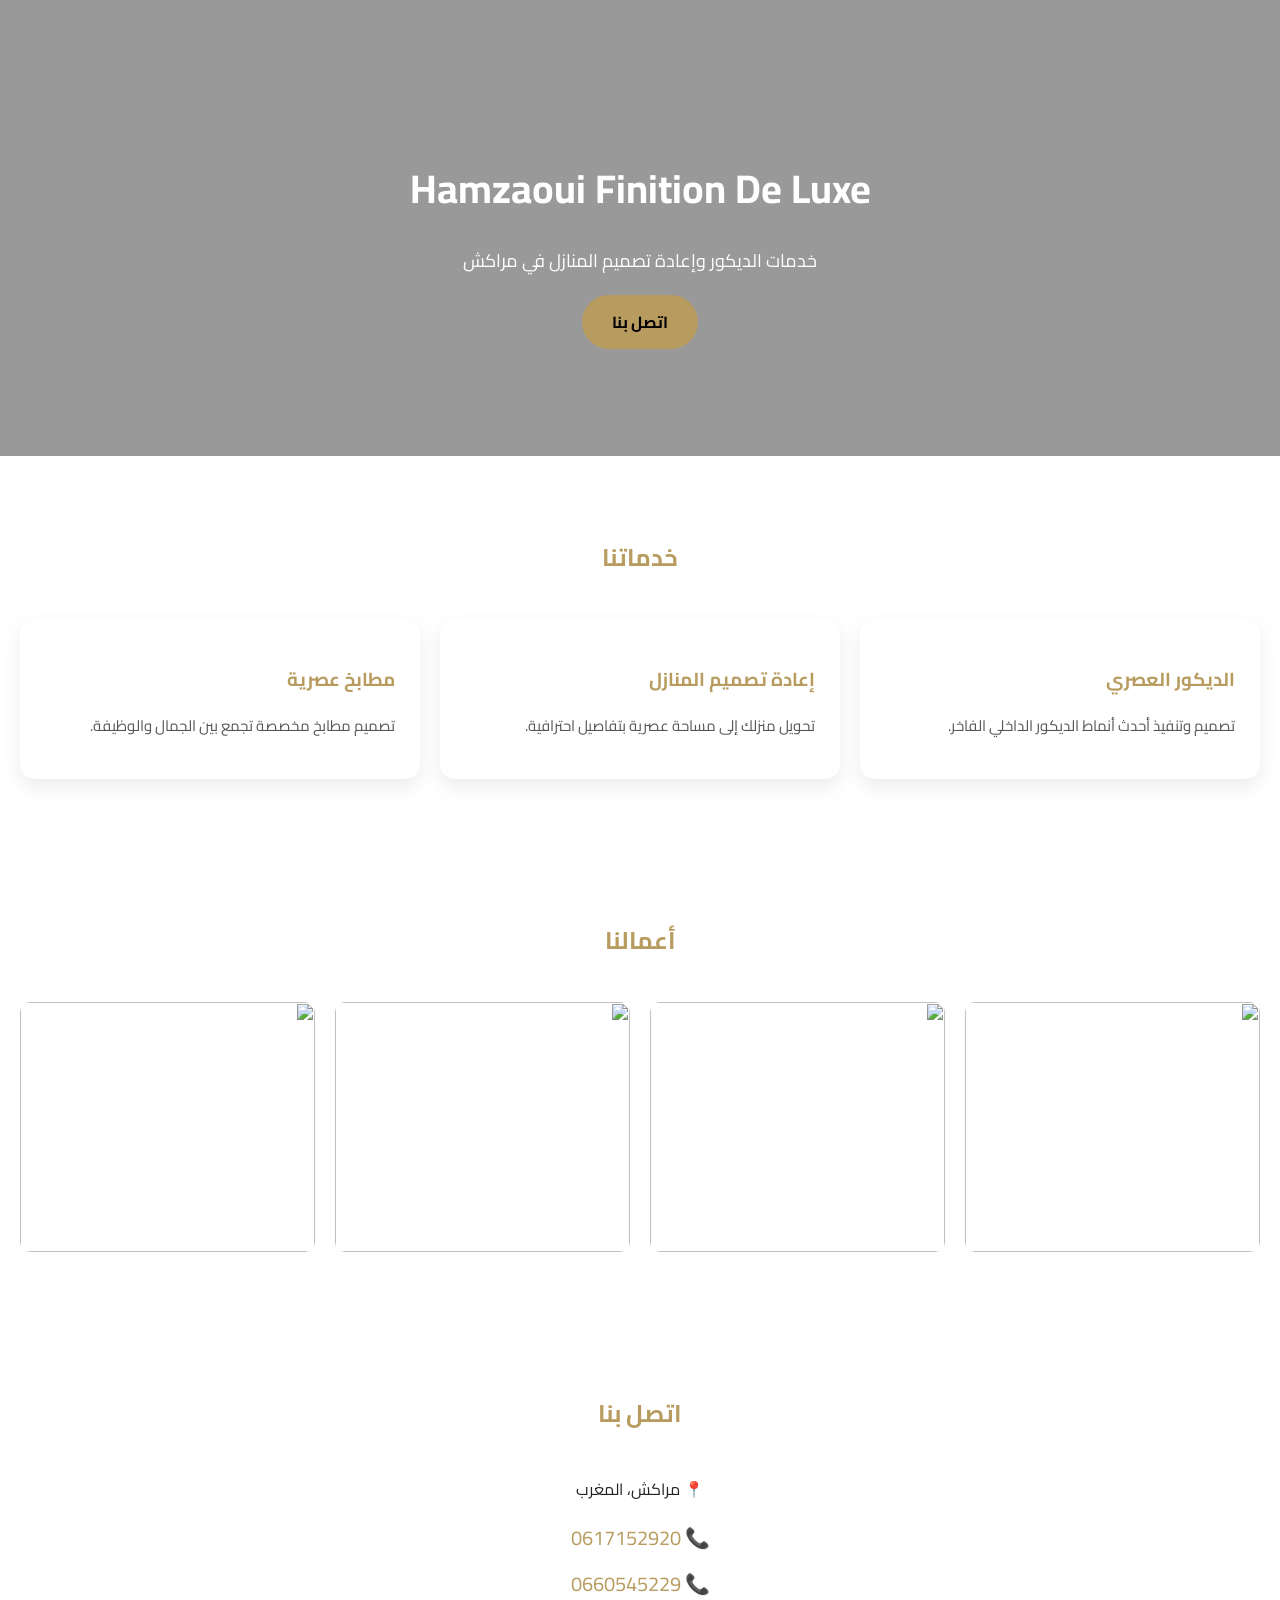
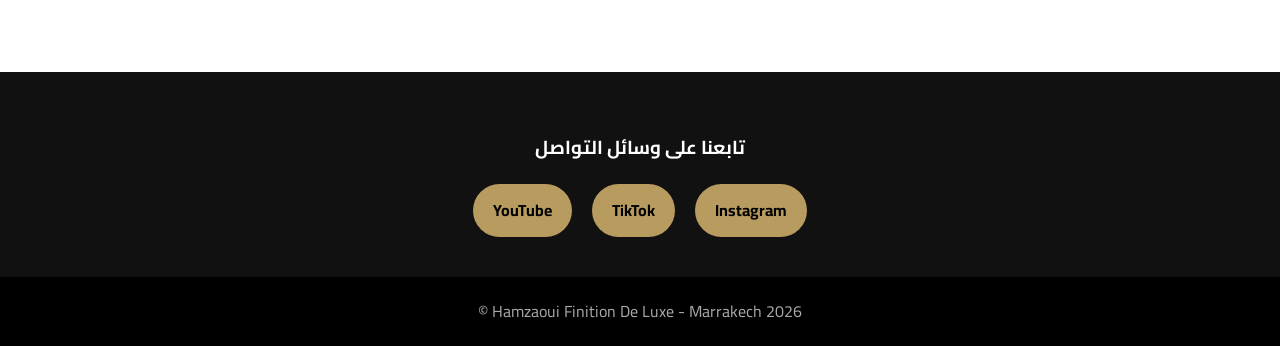
==== index.html @ 9073cbf6 "Update index.html" ====
<!DOCTYPE html>
<html lang="ar" dir="rtl">
<head>
<meta charset="UTF-8">
<meta name="viewport" content="width=device-width, initial-scale=1.0">
<title>Hamzaoui Finition De Luxe | Marrakech</title>

<link href="https://fonts.googleapis.com/css2?family=Cairo:wght@300;600;800&display=swap" rel="stylesheet">

<style>

body{
    margin:0;
    font-family:'Cairo', sans-serif;
    background:#ffffff;
    color:#222;
    line-height:1.8;
}

/* HERO SECTION */

.hero{
    text-align:center;
    padding:120px 20px;
    background:linear-gradient(rgba(0,0,0,0.4),rgba(0,0,0,0.4)),
    url('https://images.unsplash.com/photo-1600585154340-be6161a56a0c') center/cover;
    color:#fff;
}

.hero h1{
    font-size:40px;
    margin-bottom:20px;
}

.hero p{
    font-size:18px;
    margin-bottom:30px;
}

.btn{
    background:#b89b5e;
    color:#000;
    padding:12px 30px;
    border-radius:30px;
    text-decoration:none;
    font-weight:bold;
}

/* SECTIONS */

section{
    padding:60px 20px;
}

h2{
    text-align:center;
    color:#b89b5e;
    margin-bottom:40px;
}

/* SERVICES */

.services{
    display:grid;
    grid-template-columns:repeat(auto-fit,minmax(280px,1fr));
    gap:20px;
}

.service-card{
    background:#ffffff;
    padding:25px;
    border-radius:15px;
    box-shadow:0 8px 20px rgba(0,0,0,0.08);
    transition:0.3s;
}

.service-card h3{
    color:#b89b5e;
    margin-bottom:10px;
}

.service-card p{
    font-size:15px;
    color:#555;
}

.service-card:hover{
    transform:translateY(-5px);
}

/* GALLERY */

.gallery{
    display:grid;
    grid-template-columns:repeat(auto-fit,minmax(250px,1fr));
    gap:20px;
}

.gallery img{
    width:100%;
    height:250px;
    object-fit:cover;
    border-radius:10px;
    transition:0.3s;
}

.gallery img:hover{
    transform:scale(1.05);
}

/* CONTACT */

.contact{
    text-align:center;
}

.contact a{
    display:block;
    color:#b89b5e;
    font-size:20px;
    text-decoration:none;
    margin:10px 0;
}

/* SOCIAL */

.social{
    background:#111;
    padding:40px 20px;
    text-align:center;
    color:#fff;
}

.social-buttons{
    display:flex;
    justify-content:center;
    gap:20px;
    flex-wrap:wrap;
    margin-top:20px;
}

.social-buttons a{
    background:#b89b5e;
    color:#000;
    padding:12px 20px;
    border-radius:30px;
    text-decoration:none;
    font-weight:bold;
}

/* FOOTER */

footer{
    background:#000;
    color:#aaa;
    text-align:center;
    padding:20px;
}

/* RESPONSIVE */

@media (max-width:768px){

    .hero h1{
        font-size:26px;
    }

    .hero p{
        font-size:16px;
    }

}

</style>
</head>

<body>

<!-- HERO -->
<section class="hero">
    <h1>Hamzaoui Finition De Luxe</h1>
    <p>خدمات الديكور وإعادة تصميم المنازل في مراكش</p>
    <a href="#contact" class="btn">اتصل بنا</a>
</section>

<!-- SERVICES -->
<section>
    <h2>خدماتنا</h2>
    <div class="services">

        <div class="service-card">
            <h3>الديكور العصري</h3>
            <p>تصميم وتنفيذ أحدث أنماط الديكور الداخلي الفاخر.</p>
        </div>

        <div class="service-card">
            <h3>إعادة تصميم المنازل</h3>
            <p>تحويل منزلك إلى مساحة عصرية بتفاصيل احترافية.</p>
        </div>

        <div class="service-card">
            <h3>مطابخ عصرية</h3>
            <p>تصميم مطابخ مخصصة تجمع بين الجمال والوظيفة.</p>
        </div>

    </div>
</section>

<!-- GALLERY -->
<section>
    <h2>أعمالنا</h2>
    <div class="gallery">
        <img src="https://images.unsplash.com/photo-1618221195710-dd6b41faaea6" alt="">
        <img src="https://images.unsplash.com/photo-1615873968403-89e068629265" alt="">
        <img src="https://images.unsplash.com/photo-1617806118233-18e1de247200" alt="">
        <img src="https://images.unsplash.com/photo-1600210492493-0946911123ea" alt="">
    </div>
</section>

<!-- CONTACT -->
<section id="contact" class="contact">
    <h2>اتصل بنا</h2>
    <p>📍 مراكش، المغرب</p>

    <a href="tel:0617152920">📞 0617152920</a>
    <a href="tel:0660545229">📞 0660545229</a>
</section>

<!-- SOCIAL -->
<section class="social">
    <h3>تابعنا على وسائل التواصل</h3>

    <div class="social-buttons">
        <a href="https://www.instagram.com/_hamzaoui_cuisines" target="_blank">Instagram</a>
        <a href="https://www.tiktok.com/@finitions_de_luxe_h" target="_blank">TikTok</a>
        <a href="https://youtube.com/@finitions_de_luxe_hamzaoui" target="_blank">YouTube</a>
    </div>
</section>

<footer>
    Hamzaoui Finition De Luxe - Marrakech 2026 ©
</footer>

</body>
</html>
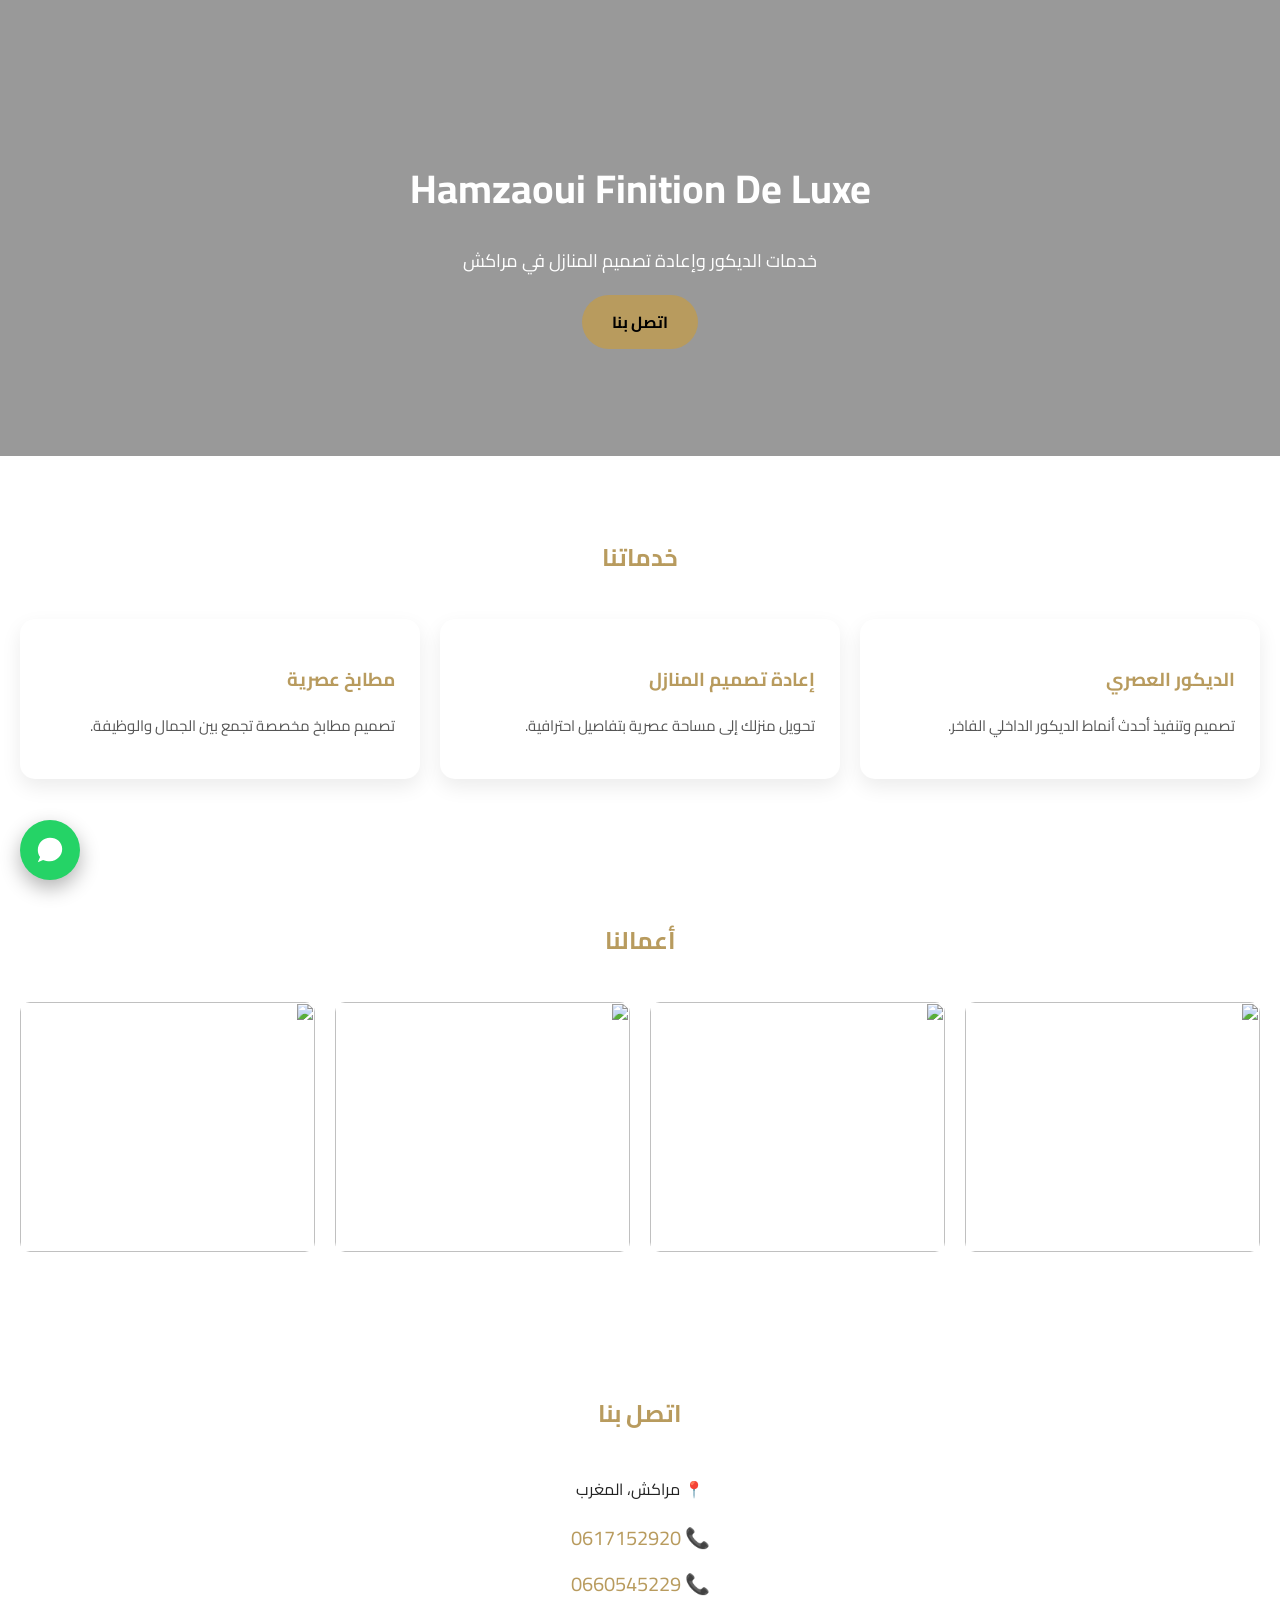
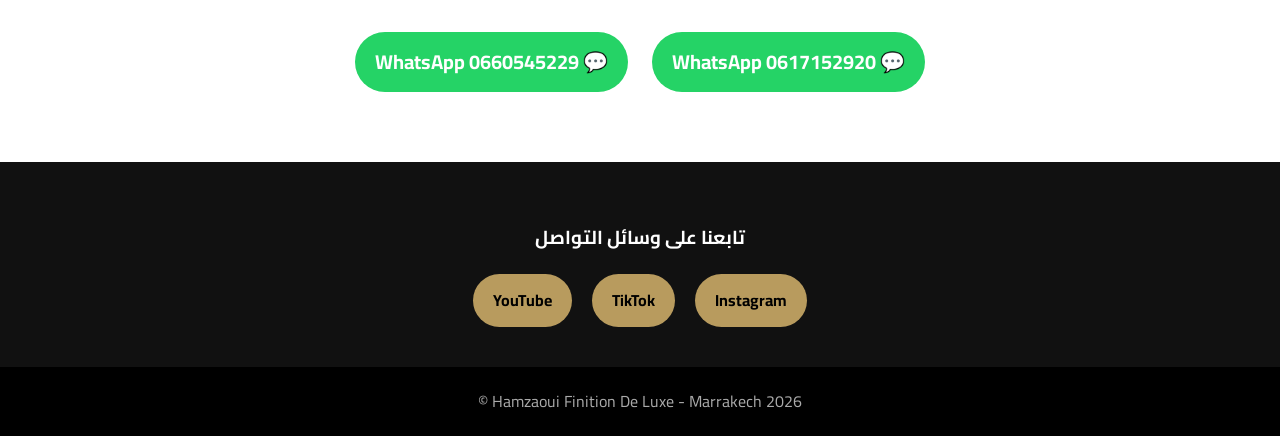
==== commit 7df8ac6c: "Update index.html" ====
--- a/index.html
+++ b/index.html
@@ -170,7 +170,34 @@
     }
 
 }
-
+/* FLOATING WHATSAPP BUTTON */
+
+.whatsapp-float{
+    position:fixed;
+    bottom:20px;
+    left:20px;
+    background:#25D366;
+    width:60px;
+    height:60px;
+    border-radius:50%;
+    display:flex;
+    align-items:center;
+    justify-content:center;
+    box-shadow:0 8px 20px rgba(0,0,0,0.3);
+    z-index:999;
+    transition:0.3s;
+}
+
+.whatsapp-float:hover{
+    transform:scale(1.1);
+}
+
+.whatsapp-float svg{
+    width:30px;
+    height:30px;
+    fill:white;
+}
+    
 </style>
 </head>
 
@@ -222,10 +249,27 @@
     <h2>اتصل بنا</h2>
     <p>📍 مراكش، المغرب</p>
 
+    <!-- PHONE CALL -->
     <a href="tel:0617152920">📞 0617152920</a>
     <a href="tel:0660545229">📞 0660545229</a>
-</section>
-
+
+    <!-- WHATSAPP -->
+    <div style="margin-top:20px;">
+        <a href="https://wa.me/212617152920" target="_blank" 
+           style="display:inline-block;background:#25D366;color:#fff;
+           padding:12px 20px;border-radius:30px;text-decoration:none;
+           margin:10px;font-weight:bold;">
+           💬 WhatsApp 0617152920
+        </a>
+
+        <a href="https://wa.me/212660545229" target="_blank" 
+           style="display:inline-block;background:#25D366;color:#fff;
+           padding:12px 20px;border-radius:30px;text-decoration:none;
+           margin:10px;font-weight:bold;">
+           💬 WhatsApp 0660545229
+        </a>
+    </div>
+</section>
 <!-- SOCIAL -->
 <section class="social">
     <h3>تابعنا على وسائل التواصل</h3>
@@ -240,6 +284,13 @@
 <footer>
     Hamzaoui Finition De Luxe - Marrakech 2026 ©
 </footer>
-
+<!-- FLOATING WHATSAPP BUTTON -->
+<a href="https://wa.me/212617152920" target="_blank" class="whatsapp-float">
+    <svg viewBox="0 0 32 32">
+        <path d="M19.11 17.23c-.27-.14-1.6-.79-1.85-.88-.25-.09-.43-.14-.61.14-.18.27-.7.88-.86 1.06-.16.18-.32.2-.59.07-.27-.14-1.13-.42-2.15-1.35-.79-.7-1.32-1.56-1.48-1.83-.16-.27-.02-.41.12-.55.13-.13.27-.34.41-.5.14-.16.18-.27.27-.45.09-.18.05-.34-.02-.48-.07-.14-.61-1.48-.84-2.03-.22-.53-.45-.46-.61-.47h-.52c-.18 0-.48.07-.73.34-.25.27-.96.94-.96 2.29s.98 2.66 1.12 2.84c.14.18 1.93 2.95 4.68 4.13.65.28 1.16.45 1.56.57.66.21 1.26.18 1.73.11.53-.08 1.6-.65 1.83-1.28.23-.63.23-1.17.16-1.28-.07-.11-.25-.18-.52-.32zM16 3C8.82 3 3 8.82 3 16c0 2.82.9 5.43 2.43 7.57L3 29l5.6-2.37C10.7 27.55 13.29 28 16 28c7.18 0 13-5.82 13-13S23.18 3 16 3z"/>
+    </svg>
+</a>
+    
 </body>
 </html>
+
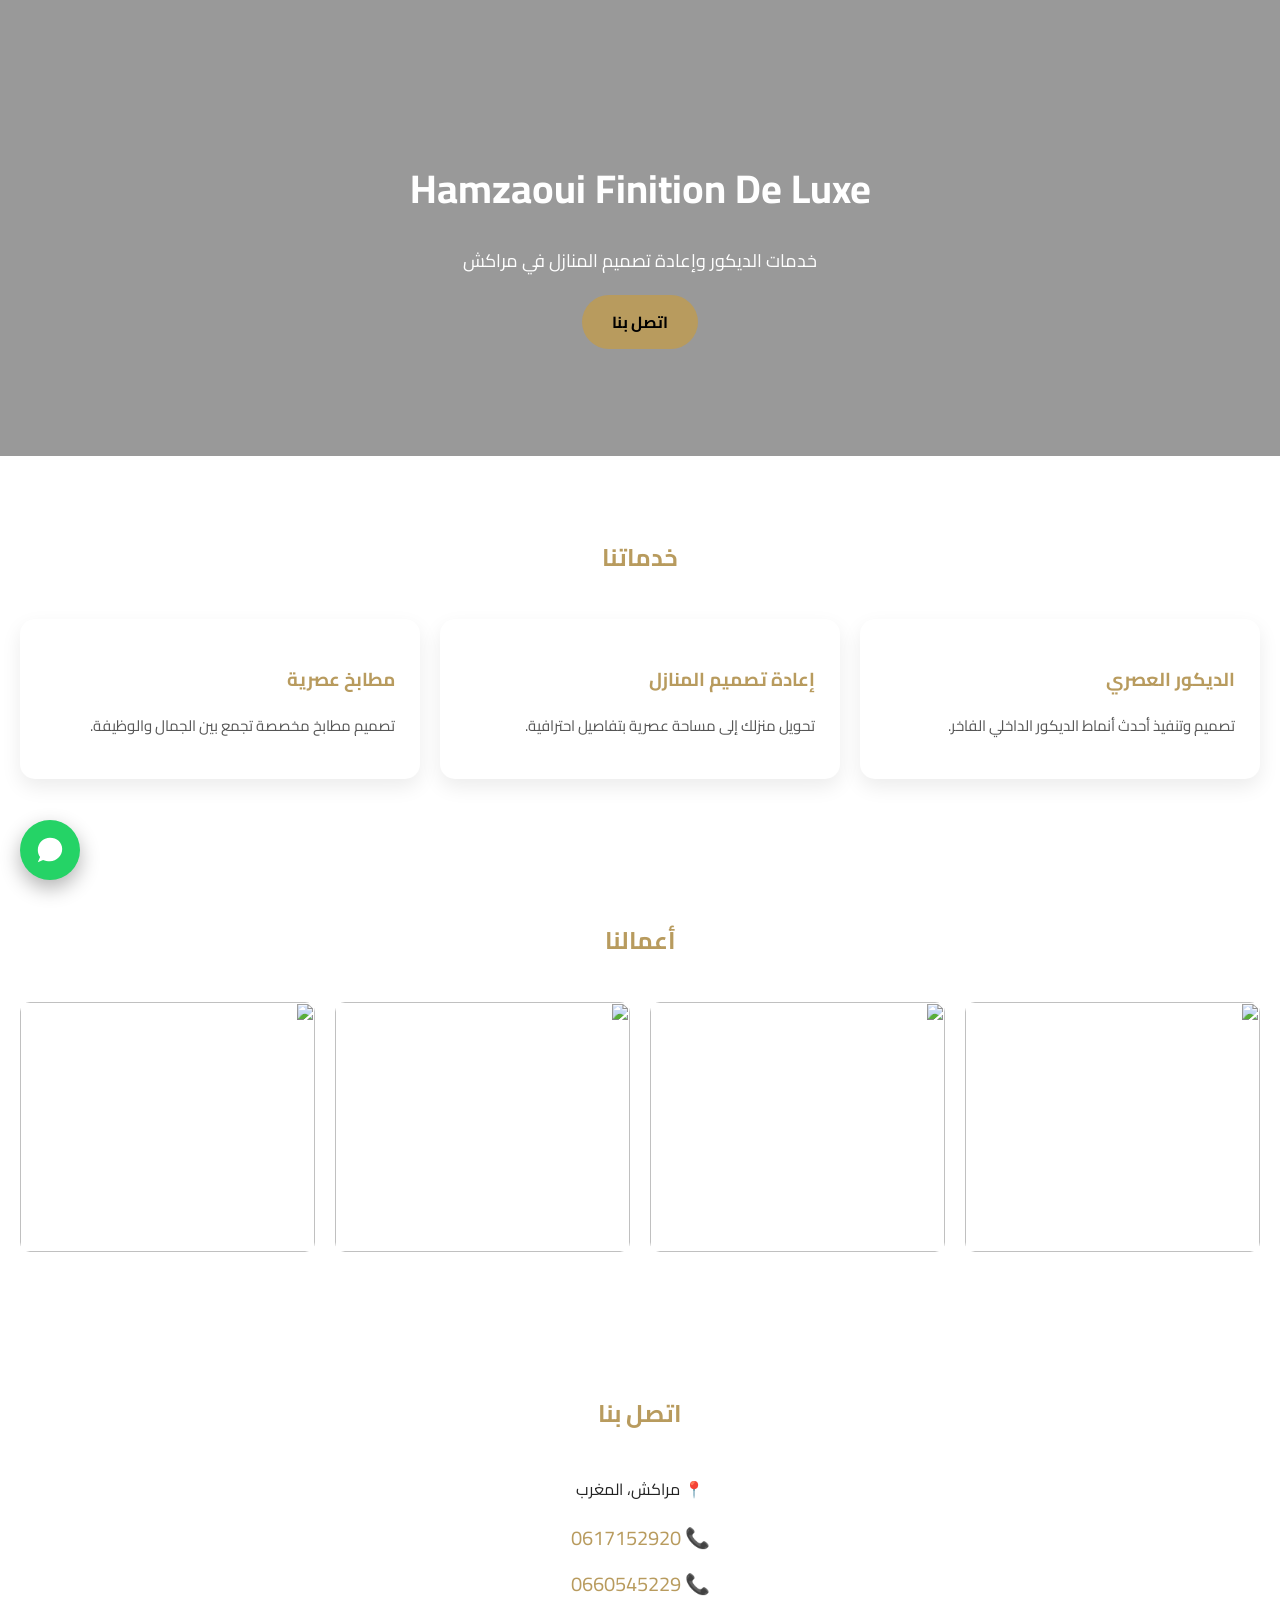
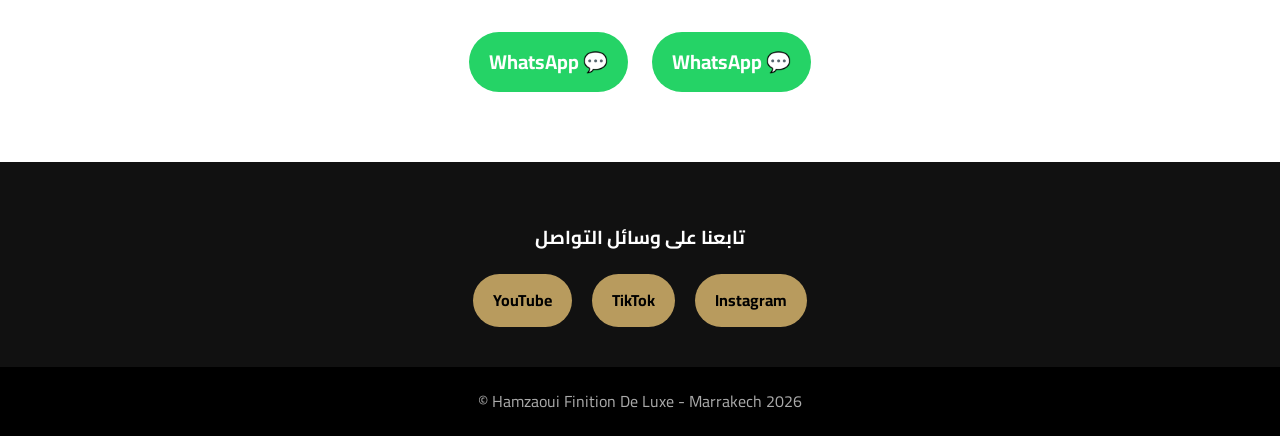
==== commit 868d9f88: "Update index.html" ====
--- a/index.html
+++ b/index.html
@@ -259,14 +259,14 @@
            style="display:inline-block;background:#25D366;color:#fff;
            padding:12px 20px;border-radius:30px;text-decoration:none;
            margin:10px;font-weight:bold;">
-           💬 WhatsApp 0617152920
+           💬 WhatsApp 
         </a>
 
         <a href="https://wa.me/212660545229" target="_blank" 
            style="display:inline-block;background:#25D366;color:#fff;
            padding:12px 20px;border-radius:30px;text-decoration:none;
            margin:10px;font-weight:bold;">
-           💬 WhatsApp 0660545229
+           💬 WhatsApp 
         </a>
     </div>
 </section>
@@ -294,3 +294,4 @@
 </body>
 </html>
 
+
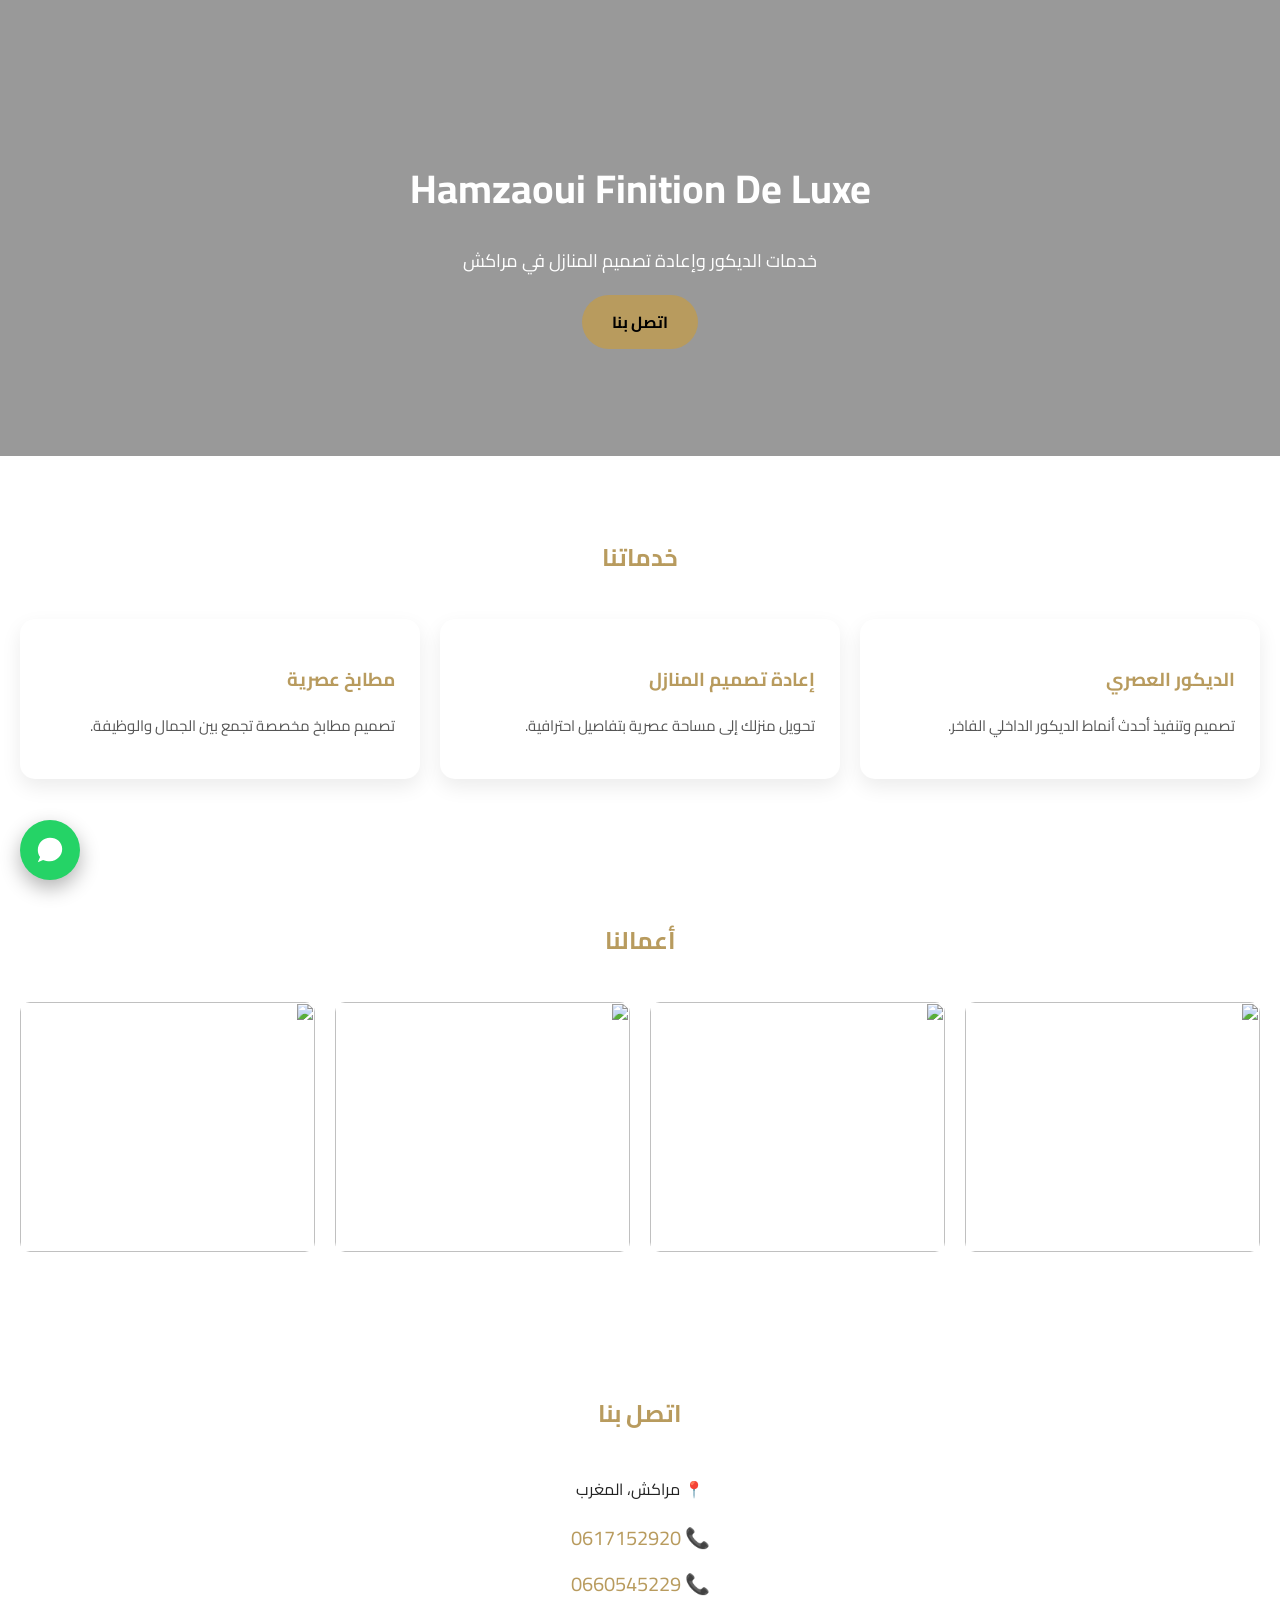
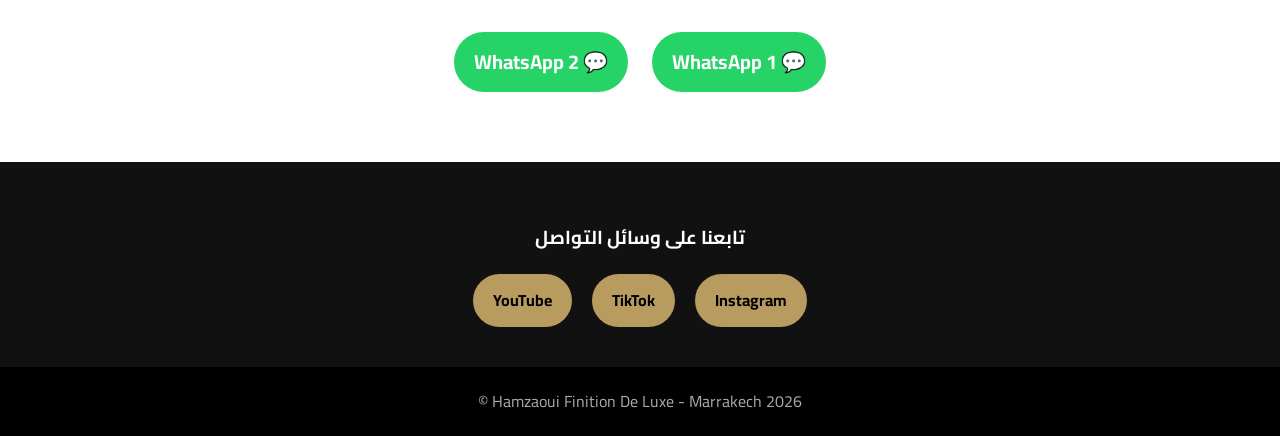
==== commit adb117d3: "Update index.html" ====
--- a/index.html
+++ b/index.html
@@ -259,14 +259,14 @@
            style="display:inline-block;background:#25D366;color:#fff;
            padding:12px 20px;border-radius:30px;text-decoration:none;
            margin:10px;font-weight:bold;">
-           💬 WhatsApp 
+           💬 WhatsApp 1
         </a>
 
         <a href="https://wa.me/212660545229" target="_blank" 
            style="display:inline-block;background:#25D366;color:#fff;
            padding:12px 20px;border-radius:30px;text-decoration:none;
            margin:10px;font-weight:bold;">
-           💬 WhatsApp 
+           💬 WhatsApp 2
         </a>
     </div>
 </section>
@@ -295,3 +295,4 @@
 </html>
 
 
+
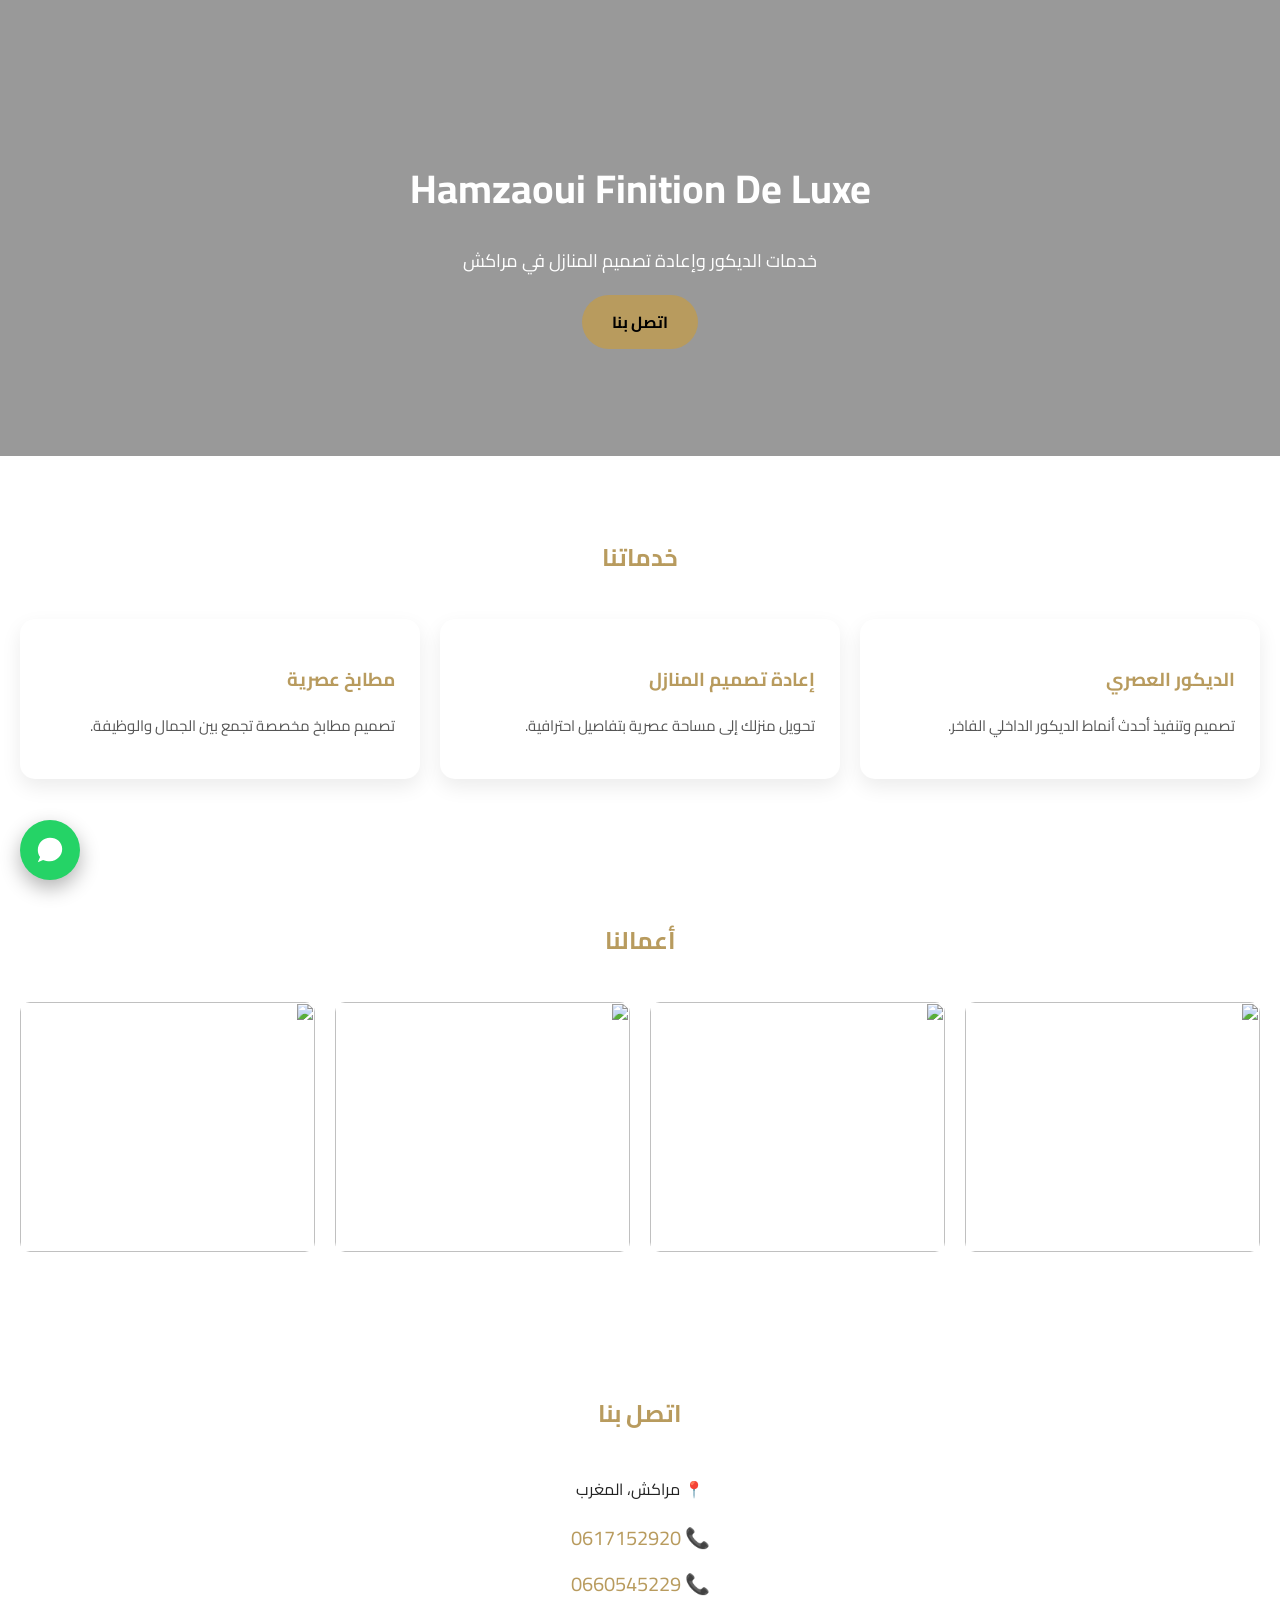
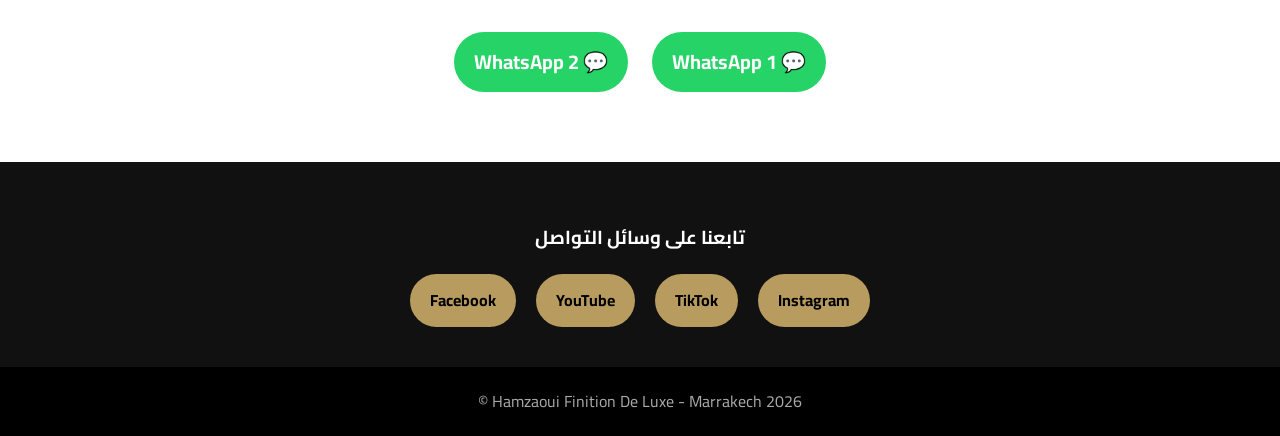
==== commit c880cf4c: "Update index.html" ====
--- a/index.html
+++ b/index.html
@@ -278,6 +278,7 @@
         <a href="https://www.instagram.com/_hamzaoui_cuisines" target="_blank">Instagram</a>
         <a href="https://www.tiktok.com/@finitions_de_luxe_h" target="_blank">TikTok</a>
         <a href="https://youtube.com/@finitions_de_luxe_hamzaoui" target="_blank">YouTube</a>
+        <a href="https://www.facebook.com/share/17HpVd9PEa/" target="_blank">Facebook</a>
     </div>
 </section>
 
@@ -296,3 +297,4 @@
 
 
 
+
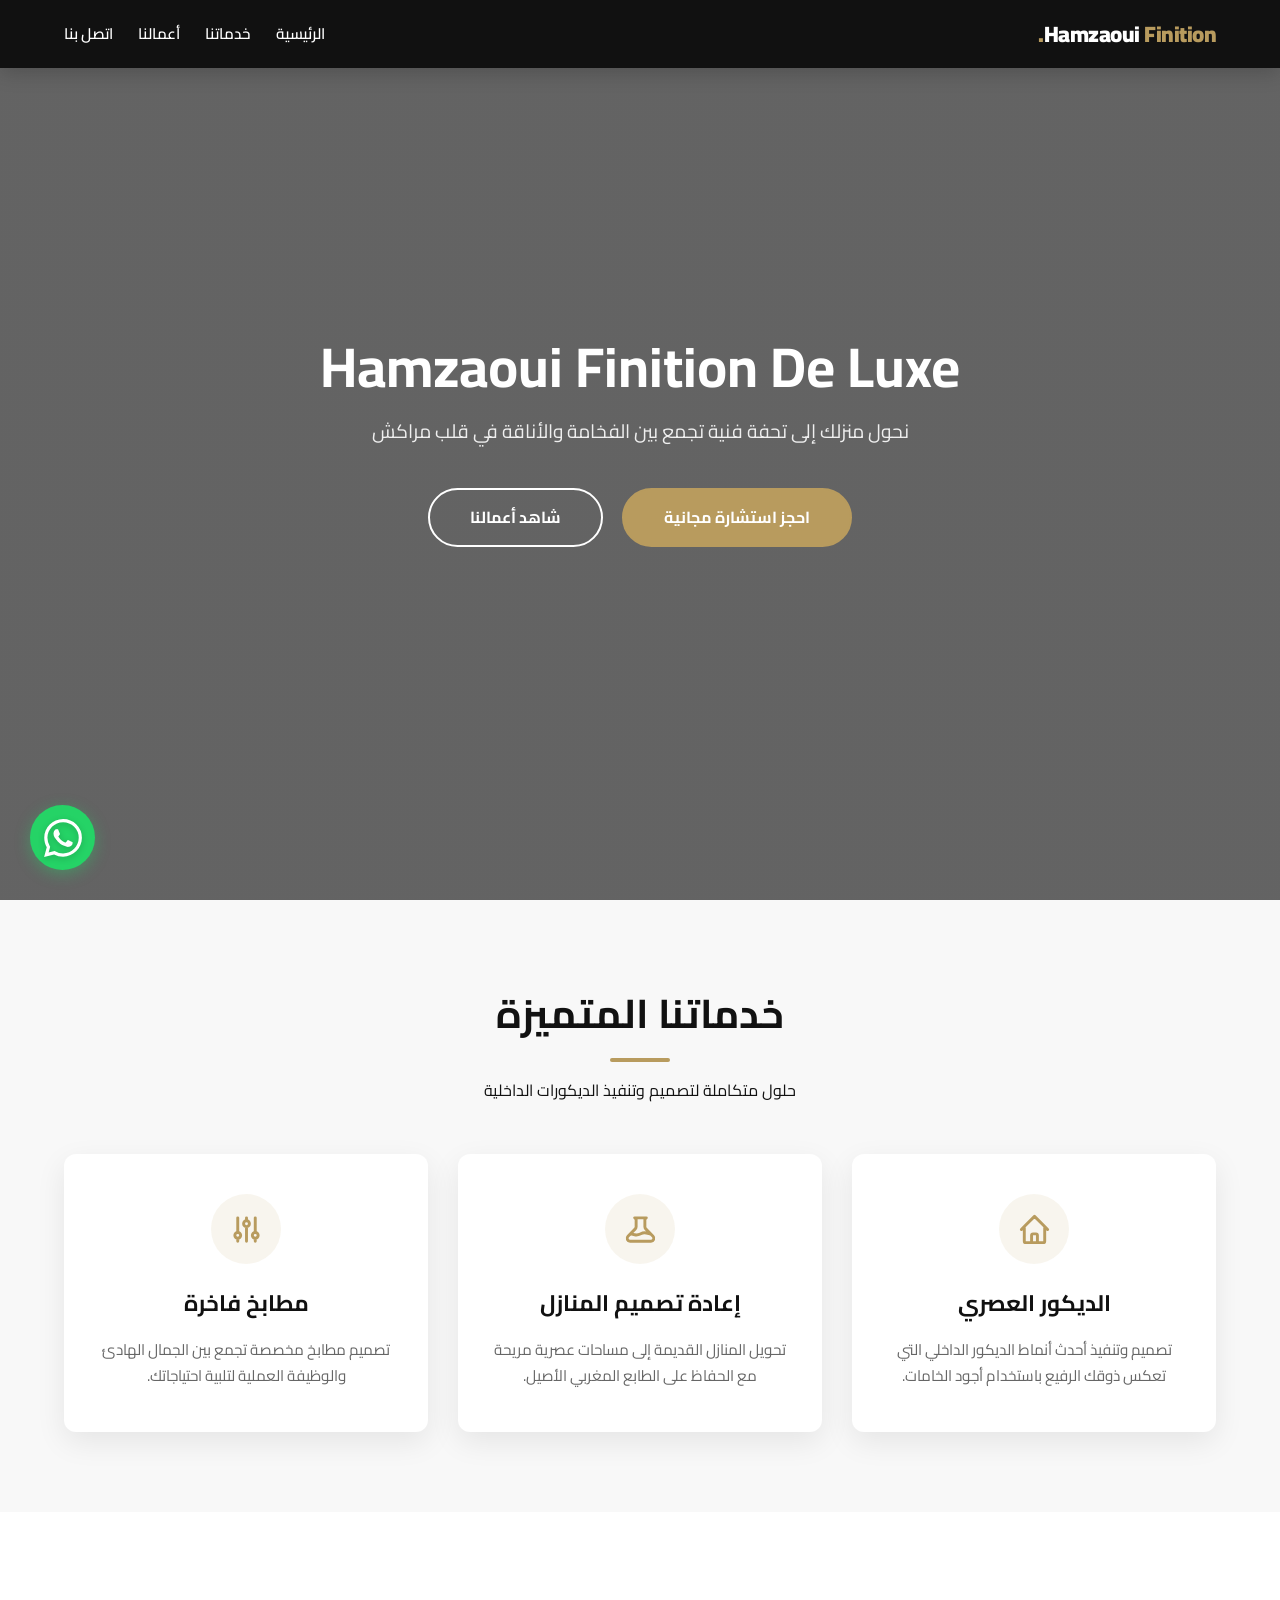
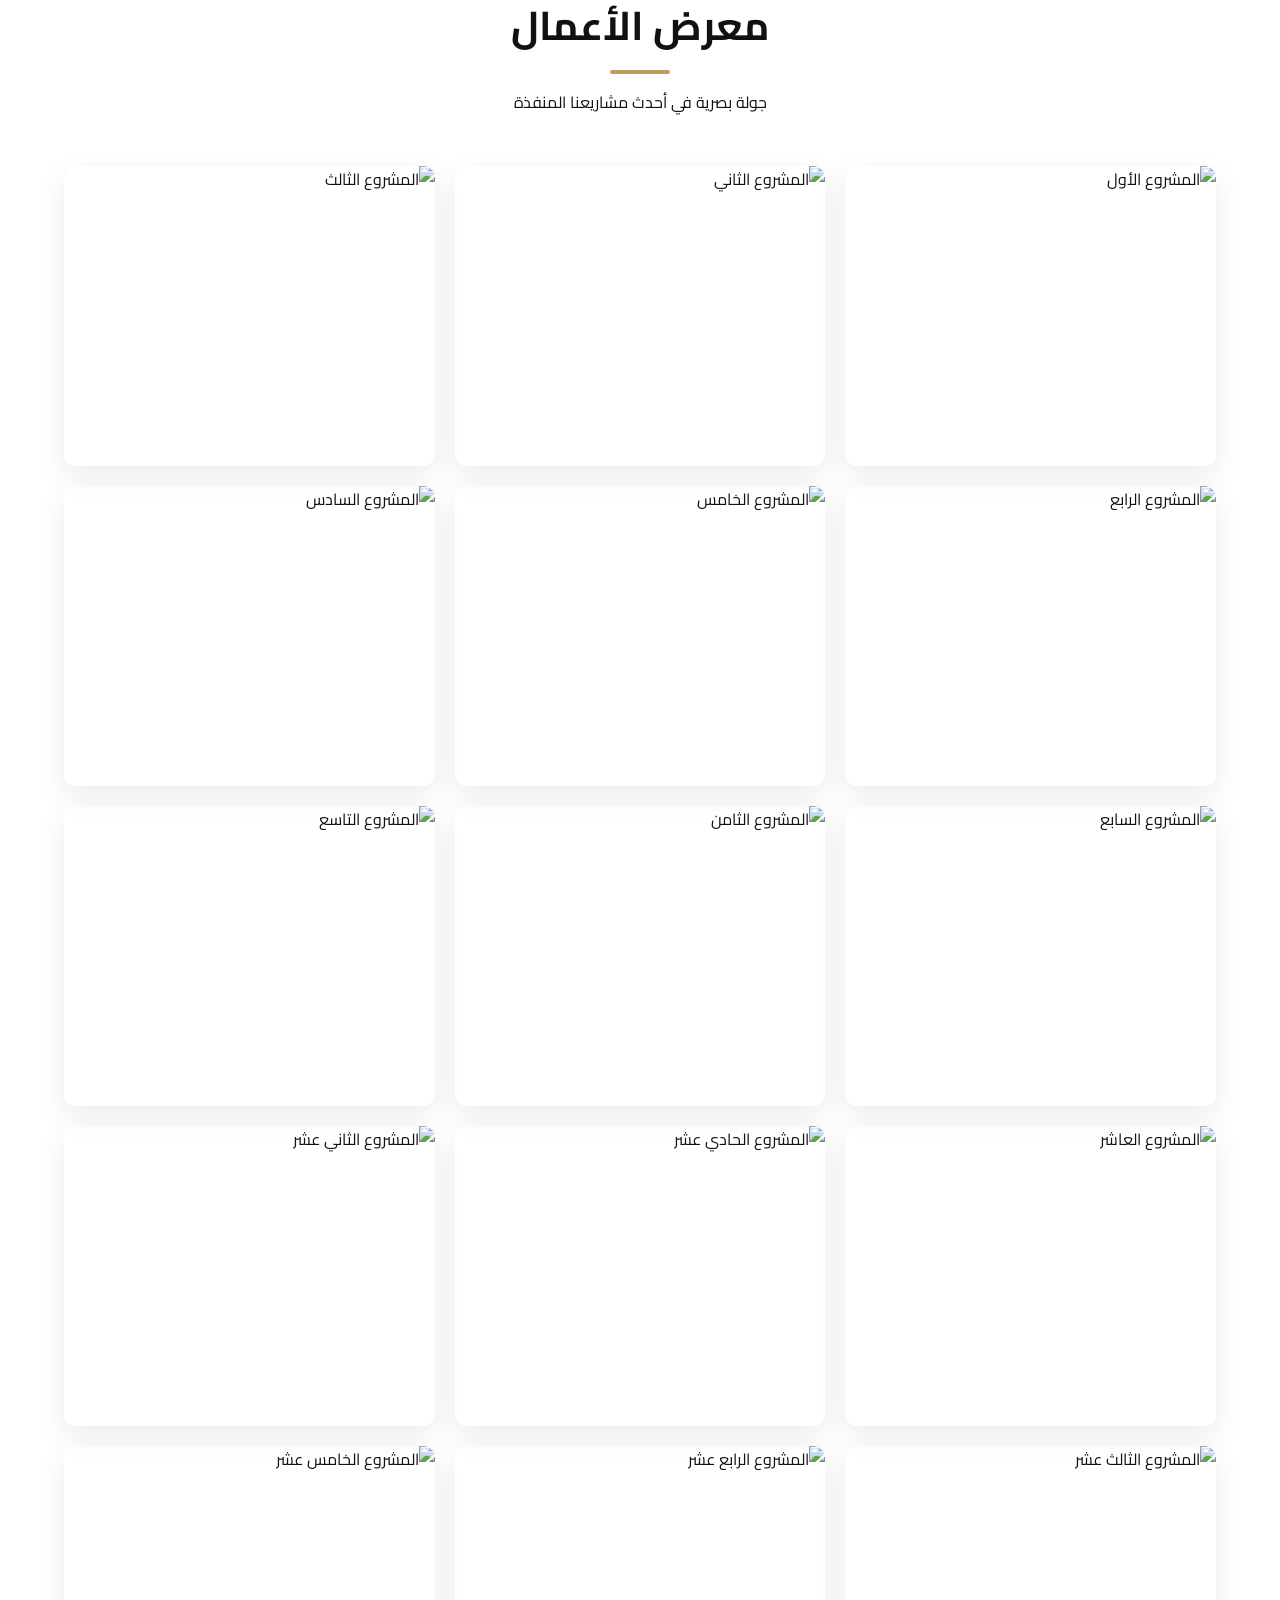
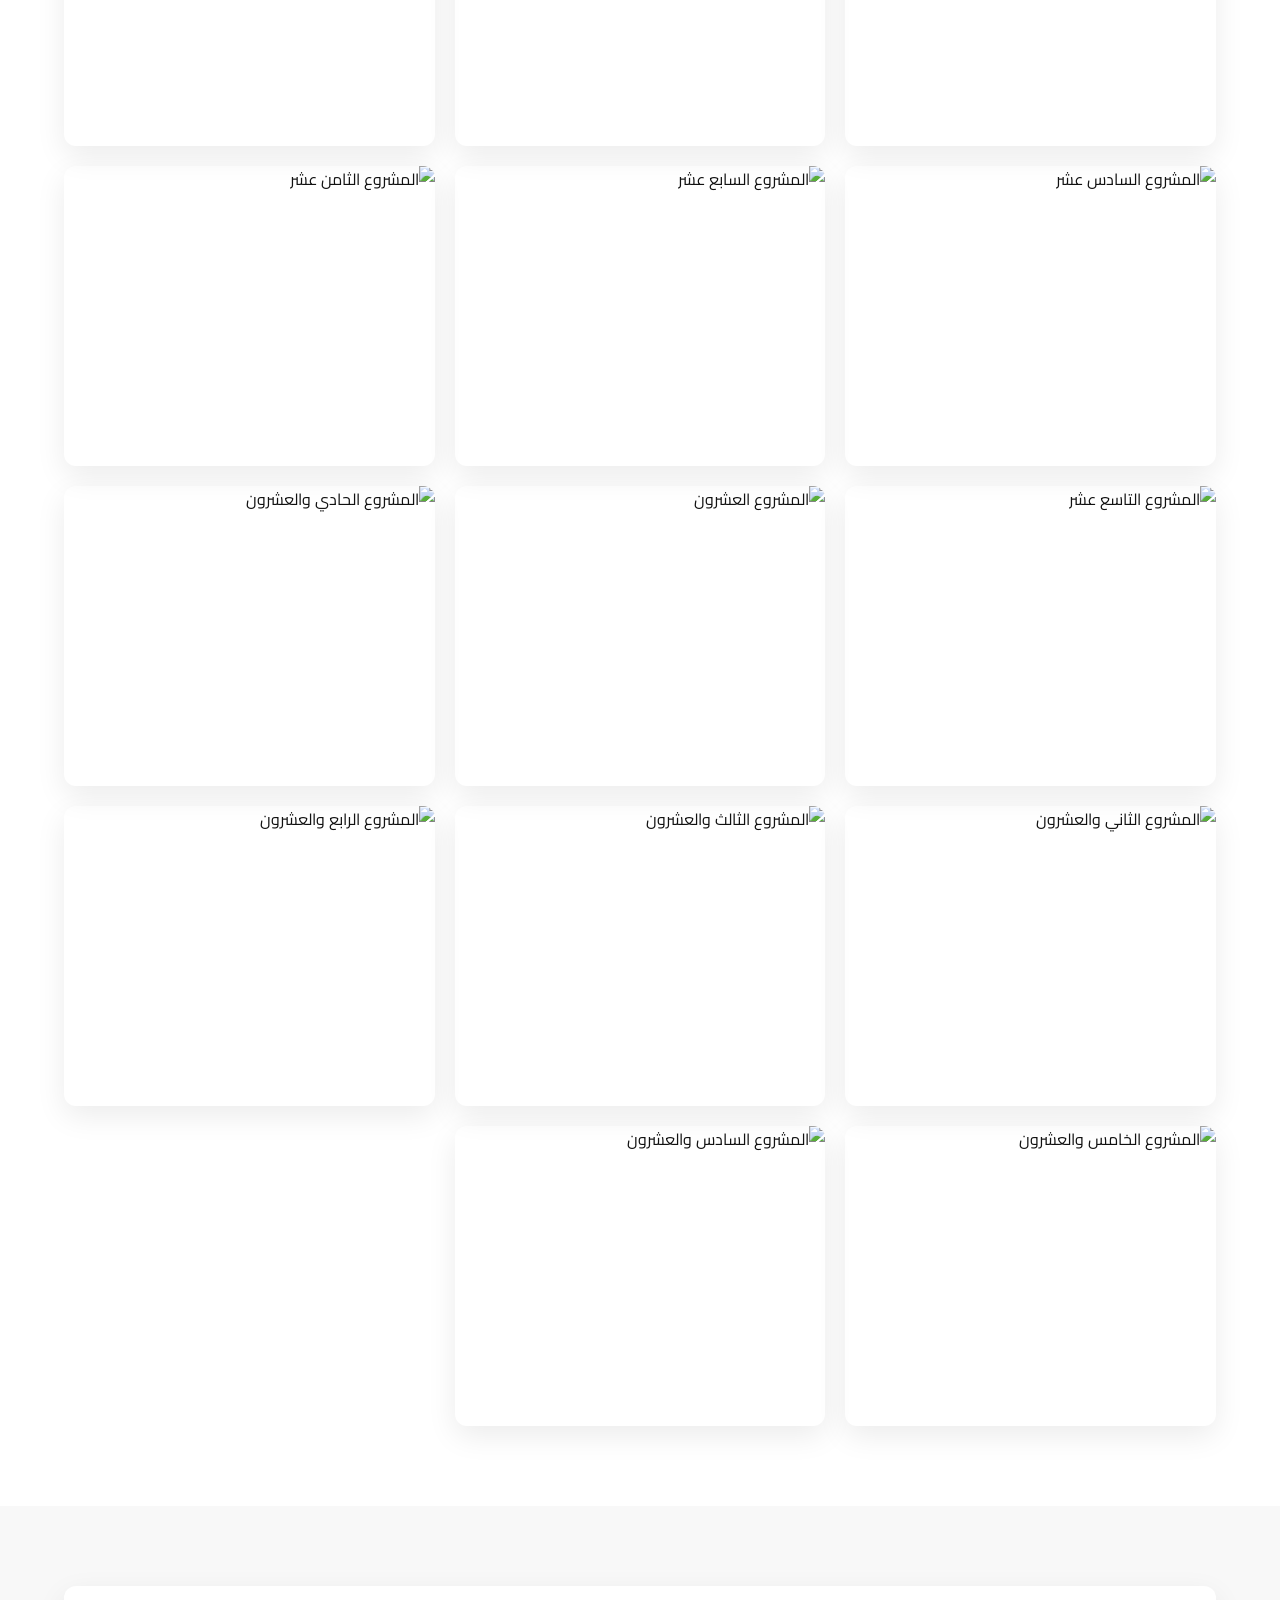
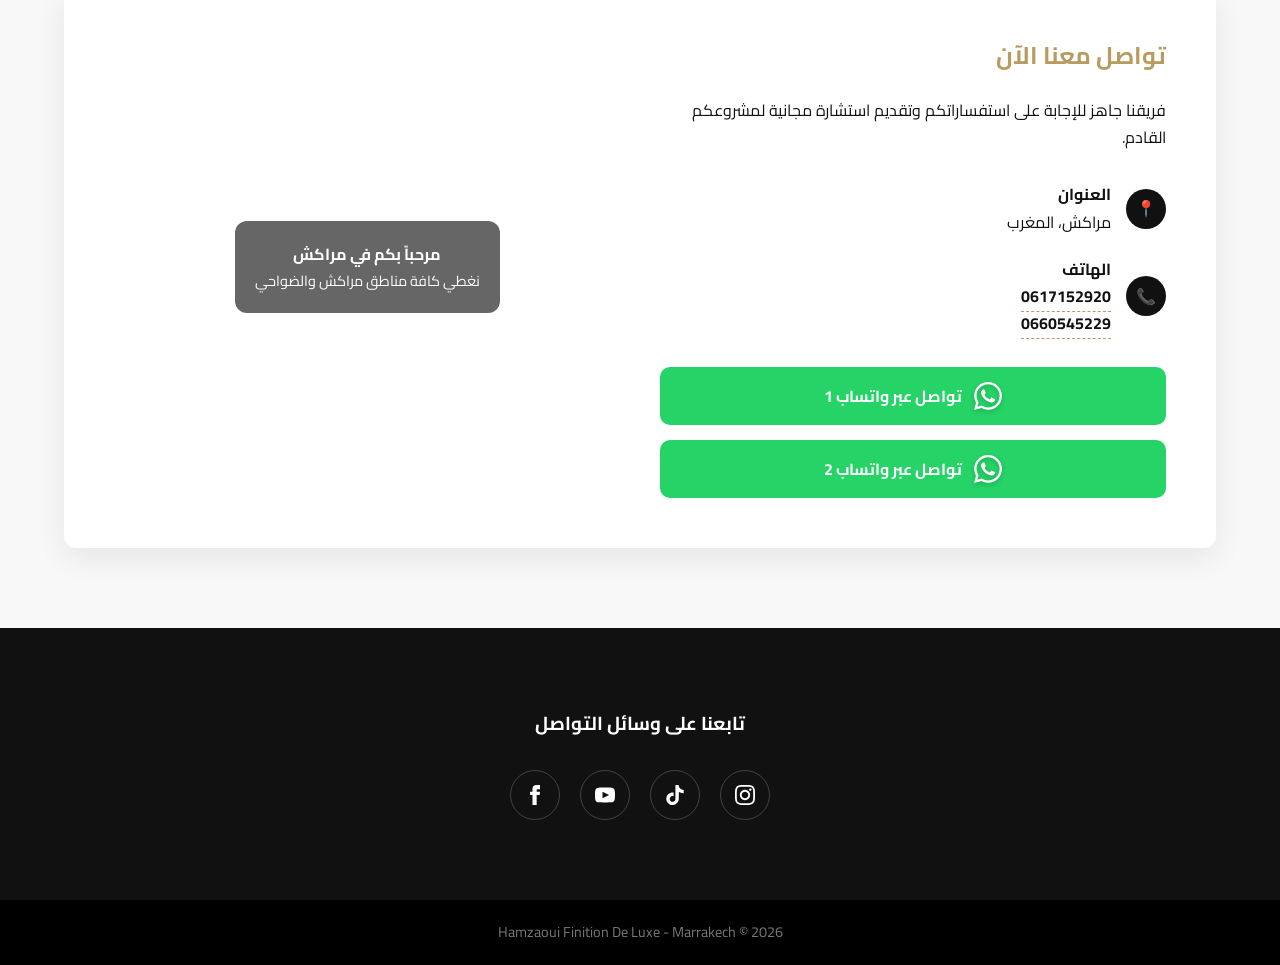
==== commit 457e50c5: "Add files via upload" ====
--- a/index.html
+++ b/index.html
@@ -1,300 +1,813 @@
 <!DOCTYPE html>
 <html lang="ar" dir="rtl">
 <head>
-<meta charset="UTF-8">
-<meta name="viewport" content="width=device-width, initial-scale=1.0">
-<title>Hamzaoui Finition De Luxe | Marrakech</title>
-
-<link href="https://fonts.googleapis.com/css2?family=Cairo:wght@300;600;800&display=swap" rel="stylesheet">
-
-<style>
-
-body{
-    margin:0;
-    font-family:'Cairo', sans-serif;
-    background:#ffffff;
-    color:#222;
-    line-height:1.8;
-}
-
-/* HERO SECTION */
-
-.hero{
-    text-align:center;
-    padding:120px 20px;
-    background:linear-gradient(rgba(0,0,0,0.4),rgba(0,0,0,0.4)),
-    url('https://images.unsplash.com/photo-1600585154340-be6161a56a0c') center/cover;
-    color:#fff;
-}
-
-.hero h1{
-    font-size:40px;
-    margin-bottom:20px;
-}
-
-.hero p{
-    font-size:18px;
-    margin-bottom:30px;
-}
-
-.btn{
-    background:#b89b5e;
-    color:#000;
-    padding:12px 30px;
-    border-radius:30px;
-    text-decoration:none;
-    font-weight:bold;
-}
-
-/* SECTIONS */
-
-section{
-    padding:60px 20px;
-}
-
-h2{
-    text-align:center;
-    color:#b89b5e;
-    margin-bottom:40px;
-}
-
-/* SERVICES */
-
-.services{
-    display:grid;
-    grid-template-columns:repeat(auto-fit,minmax(280px,1fr));
-    gap:20px;
-}
-
-.service-card{
-    background:#ffffff;
-    padding:25px;
-    border-radius:15px;
-    box-shadow:0 8px 20px rgba(0,0,0,0.08);
-    transition:0.3s;
-}
-
-.service-card h3{
-    color:#b89b5e;
-    margin-bottom:10px;
-}
-
-.service-card p{
-    font-size:15px;
-    color:#555;
-}
-
-.service-card:hover{
-    transform:translateY(-5px);
-}
-
-/* GALLERY */
-
-.gallery{
-    display:grid;
-    grid-template-columns:repeat(auto-fit,minmax(250px,1fr));
-    gap:20px;
-}
-
-.gallery img{
-    width:100%;
-    height:250px;
-    object-fit:cover;
-    border-radius:10px;
-    transition:0.3s;
-}
-
-.gallery img:hover{
-    transform:scale(1.05);
-}
-
-/* CONTACT */
-
-.contact{
-    text-align:center;
-}
-
-.contact a{
-    display:block;
-    color:#b89b5e;
-    font-size:20px;
-    text-decoration:none;
-    margin:10px 0;
-}
-
-/* SOCIAL */
-
-.social{
-    background:#111;
-    padding:40px 20px;
-    text-align:center;
-    color:#fff;
-}
-
-.social-buttons{
-    display:flex;
-    justify-content:center;
-    gap:20px;
-    flex-wrap:wrap;
-    margin-top:20px;
-}
-
-.social-buttons a{
-    background:#b89b5e;
-    color:#000;
-    padding:12px 20px;
-    border-radius:30px;
-    text-decoration:none;
-    font-weight:bold;
-}
-
-/* FOOTER */
-
-footer{
-    background:#000;
-    color:#aaa;
-    text-align:center;
-    padding:20px;
-}
-
-/* RESPONSIVE */
-
-@media (max-width:768px){
-
-    .hero h1{
-        font-size:26px;
-    }
-
-    .hero p{
-        font-size:16px;
-    }
-
-}
-/* FLOATING WHATSAPP BUTTON */
-
-.whatsapp-float{
-    position:fixed;
-    bottom:20px;
-    left:20px;
-    background:#25D366;
-    width:60px;
-    height:60px;
-    border-radius:50%;
-    display:flex;
-    align-items:center;
-    justify-content:center;
-    box-shadow:0 8px 20px rgba(0,0,0,0.3);
-    z-index:999;
-    transition:0.3s;
-}
-
-.whatsapp-float:hover{
-    transform:scale(1.1);
-}
-
-.whatsapp-float svg{
-    width:30px;
-    height:30px;
-    fill:white;
-}
+    <meta charset="UTF-8">
+    <meta name="viewport" content="width=device-width, initial-scale=1.0">
+    <title>Hamzaoui Finition De Luxe | Marrakech</title>
+    <meta name="description" content="خدمات الديكور وإعادة تصميم المنازل والمطابخ الفاخرة في مراكش">
     
-</style>
+    <!-- Cairo Font -->
+    <link href="https://fonts.googleapis.com/css2?family=Cairo:wght@300;400;600;700;900&display=swap" rel="stylesheet">
+
+    <style>
+        /* --- RESET & VARIABLES --- */
+        :root {
+            --primary: #b89b5e;       /* Luxury Gold */
+            --primary-hover: #9e834e;
+            --dark: #111111;         /* Deep Black */
+            --dark-light: #1f1f1f;
+            --light: #f8f8f8;         /* Off-white background */
+            --text-gray: #666666;
+            --shadow: 0 10px 30px rgba(0,0,0,0.08);
+            --radius: 12px;
+        }
+
+        * {
+            margin: 0;
+            padding: 0;
+            box-sizing: border-box;
+        }
+
+        html {
+            scroll-behavior: smooth;
+        }
+
+        body {
+            font-family: 'Cairo', sans-serif;
+            background-color: var(--light);
+            color: var(--dark);
+            line-height: 1.7;
+            overflow-x: hidden;
+        }
+
+        a { text-decoration: none; color: inherit; transition: 0.3s; }
+        ul { list-style: none; }
+
+        /* --- HEADER & NAV --- */
+        header {
+            background-color: var(--dark);
+            padding: 15px 0;
+            position: fixed;
+            width: 100%;
+            top: 0;
+            z-index: 1000;
+            box-shadow: 0 4px 20px rgba(0,0,0,0.2);
+        }
+
+        .container {
+            width: 90%;
+            max-width: 1200px;
+            margin: 0 auto;
+        }
+
+        nav {
+            display: flex;
+            justify-content: space-between;
+            align-items: center;
+        }
+
+        .logo {
+            font-size: 1.4rem;
+            font-weight: 900;
+            color: #fff;
+            letter-spacing: -0.5px;
+        }
+        
+        .logo span { color: var(--primary); }
+
+        .nav-links {
+            display: flex;
+            gap: 25px;
+        }
+
+        .nav-links a {
+            color: #fff;
+            font-weight: 600;
+            font-size: 0.95rem;
+            position: relative;
+        }
+
+        .nav-links a:hover, .nav-links a.active {
+            color: var(--primary);
+        }
+
+        .menu-toggle {
+            display: none;
+            color: #fff;
+            font-size: 1.5rem;
+            cursor: pointer;
+        }
+
+        /* --- HERO SECTION --- */
+        .hero {
+            height: 100vh;
+            min-height: 600px;
+            /* If you have a local hero image, replace the URL below with the filename */
+            background: linear-gradient(rgba(0,0,0,0.6), rgba(0,0,0,0.6)),
+                        url('1 (11).jpeg') center/cover no-repeat fixed;
+            display: flex;
+            align-items: center;
+            justify-content: center;
+            text-align: center;
+            color: #fff;
+            padding-top: 60px;
+        }
+
+        .hero-content h1 {
+            font-size: 3.5rem;
+            margin-bottom: 15px;
+            line-height: 1.2;
+        }
+
+        .hero-content p {
+            font-size: 1.2rem;
+            margin-bottom: 40px;
+            opacity: 0.9;
+            max-width: 600px;
+            margin-left: auto;
+            margin-right: auto;
+        }
+
+        .btn {
+            background-color: var(--primary);
+            color: #fff;
+            padding: 14px 40px;
+            border-radius: 50px;
+            font-weight: 700;
+            font-size: 1rem;
+            border: 2px solid var(--primary);
+            display: inline-block;
+        }
+
+        .btn:hover {
+            background-color: transparent;
+            color: var(--primary);
+            background-color: rgba(0,0,0,0.3);
+            border-color: var(--primary);
+        }
+
+        .btn-outline {
+            background: transparent;
+            border: 2px solid #fff;
+            margin-right: 15px;
+        }
+        
+        .btn-outline:hover {
+            background: #fff;
+            color: var(--dark);
+        }
+
+        /* --- SECTIONS GENERAL --- */
+        section {
+            padding: 80px 0;
+        }
+
+        .section-header {
+            text-align: center;
+            margin-bottom: 50px;
+        }
+
+        .section-header h2 {
+            font-size: 2.5rem;
+            color: var(--dark);
+            position: relative;
+            display: inline-block;
+            margin-bottom: 15px;
+        }
+
+        .section-header h2::after {
+            content: '';
+            display: block;
+            width: 60px;
+            height: 4px;
+            background: var(--primary);
+            margin: 10px auto 0;
+            border-radius: 2px;
+        }
+
+        /* --- SERVICES --- */
+        .services-grid {
+            display: grid;
+            grid-template-columns: repeat(auto-fit, minmax(300px, 1fr));
+            gap: 30px;
+        }
+
+        .service-card {
+            background: #fff;
+            padding: 40px 30px;
+            border-radius: var(--radius);
+            box-shadow: var(--shadow);
+            text-align: center;
+            transition: 0.4s;
+            border-bottom: 3px solid transparent;
+        }
+
+        .service-card:hover {
+            transform: translateY(-10px);
+            border-bottom: 3px solid var(--primary);
+        }
+
+        .icon-box {
+            width: 70px;
+            height: 70px;
+            background: rgba(184, 155, 94, 0.1);
+            border-radius: 50%;
+            display: flex;
+            align-items: center;
+            justify-content: center;
+            margin: 0 auto 20px;
+            color: var(--primary);
+        }
+
+        .icon-box svg {
+            width: 35px;
+            height: 35px;
+        }
+
+        .service-card h3 {
+            font-size: 1.4rem;
+            margin-bottom: 15px;
+            color: var(--dark);
+        }
+
+        .service-card p {
+            color: var(--text-gray);
+            font-size: 0.95rem;
+        }
+
+        /* --- GALLERY --- */
+        .gallery-section {
+            background-color: #fff;
+        }
+
+        .gallery-grid {
+            display: grid;
+            /* Auto-fit handles responsiveness automatically */
+            grid-template-columns: repeat(auto-fit, minmax(300px, 1fr));
+            gap: 20px;
+        }
+
+        .gallery-item {
+            position: relative;
+            overflow: hidden;
+            border-radius: var(--radius);
+            height: 300px;
+            box-shadow: var(--shadow);
+            cursor: pointer;
+        }
+
+        .gallery-item img {
+            width: 100%;
+            height: 100%;
+            object-fit: cover;
+            transition: transform 0.5s ease;
+        }
+
+        .gallery-item:hover img {
+            transform: scale(1.1);
+        }
+
+        .overlay {
+            position: absolute;
+            bottom: 0;
+            left: 0;
+            right: 0;
+            background: linear-gradient(to top, rgba(0,0,0,0.8), transparent);
+            padding: 20px;
+            color: white;
+            opacity: 0;
+            transition: 0.3s;
+        }
+
+        .gallery-item:hover .overlay {
+            opacity: 1;
+        }
+
+        /* --- CONTACT --- */
+        .contact-container {
+            display: grid;
+            grid-template-columns: 1fr 1fr; /* Side by side on Desktop */
+            gap: 40px;
+            background: #fff;
+            padding: 50px;
+            border-radius: var(--radius);
+            box-shadow: var(--shadow);
+        }
+
+        .contact-info h3 {
+            color: var(--primary);
+            margin-bottom: 20px;
+            font-size: 1.5rem;
+        }
+
+        .contact-row {
+            display: flex;
+            align-items: center;
+            margin-bottom: 20px;
+            gap: 15px;
+        }
+
+        .contact-icon {
+            width: 40px;
+            height: 40px;
+            background: var(--dark);
+            color: var(--primary);
+            border-radius: 50%;
+            display: flex;
+            align-items: center;
+            justify-content: center;
+        }
+        
+        .phone-number-link {
+            color: var(--dark);
+            font-weight: bold;
+            text-decoration: none;
+            border-bottom: 1px dashed var(--primary);
+        }
+        .phone-number-link:hover {
+            color: var(--primary);
+            border-bottom: 1px solid var(--primary);
+        }
+
+        .contact-btns {
+            display: flex;
+            flex-direction: column;
+            gap: 15px;
+            margin-top: 30px;
+        }
+
+        .wa-btn {
+            background: #25D366;
+            color: #fff;
+            padding: 15px;
+            border-radius: 10px;
+            text-align: center;
+            font-weight: bold;
+            display: flex;
+            align-items: center;
+            justify-content: center;
+            gap: 12px;
+        }
+        
+        .wa-btn:hover { background: #20bd5a; transform: translateY(-2px); }
+
+        /* --- SOCIAL & FOOTER --- */
+        .social-section {
+            background: var(--dark);
+            color: #fff;
+            text-align: center;
+        }
+        
+        .social-icons {
+            display: flex;
+            justify-content: center;
+            gap: 20px;
+            margin-top: 30px;
+        }
+
+        .social-link {
+            width: 50px;
+            height: 50px;
+            border: 1px solid rgba(255,255,255,0.2);
+            border-radius: 50%;
+            display: flex;
+            align-items: center;
+            justify-content: center;
+            transition: 0.3s;
+        }
+
+        .social-link:hover {
+            background: var(--primary);
+            border-color: var(--primary);
+            transform: translateY(-5px);
+        }
+
+        .social-link svg { width: 20px; height: 20px; fill: #fff; }
+
+        footer {
+            background: #000;
+            color: #777;
+            text-align: center;
+            padding: 20px;
+            font-size: 0.9rem;
+        }
+
+        /* --- FLOATING WHATSAPP --- */
+        .whatsapp-float {
+            position: fixed;
+            bottom: 30px;
+            left: 30px;
+            background: #25D366;
+            color: #fff;
+            width: 65px;
+            height: 65px;
+            border-radius: 50%;
+            display: flex;
+            align-items: center;
+            justify-content: center;
+            box-shadow: 0 4px 15px rgba(37, 211, 102, 0.4);
+            z-index: 999;
+            transition: 0.3s;
+            animation: pulse 2s infinite;
+        }
+
+        .whatsapp-float:hover {
+            transform: scale(1.1);
+        }
+
+        @keyframes pulse {
+            0% { box-shadow: 0 0 0 0 rgba(37, 211, 102, 0.7); }
+            70% { box-shadow: 0 0 0 15px rgba(37, 211, 102, 0); }
+            100% { box-shadow: 0 0 0 0 rgba(37, 211, 102, 0); }
+        }
+
+        /* --- RESPONSIVE DESIGN --- */
+
+        /* Tablet Adaptation (approx 900px and smaller) */
+        @media (max-width: 992px) {
+            .contact-container {
+                /* Stack contact info and map vertically for better readability on tablets */
+                grid-template-columns: 1fr;
+                padding: 30px;
+            }
+            
+            .hero-content h1 {
+                font-size: 2.8rem; /* Slightly smaller for medium screens */
+            }
+        }
+
+        /* Mobile Adaptation (768px and smaller) */
+        @media (max-width: 768px) {
+            .menu-toggle { display: block; }
+            
+            .nav-links {
+                position: absolute;
+                top: 100%;
+                left: 0;
+                width: 100%;
+                background: var(--dark);
+                flex-direction: column;
+                align-items: center;
+                padding: 20px 0;
+                gap: 20px;
+                display: none; /* Hidden by default on mobile */
+                border-top: 1px solid rgba(255,255,255,0.1);
+            }
+
+            .nav-links.active { display: flex; }
+
+            .hero-content h1 { font-size: 2.2rem; }
+            
+            .hero-content p {
+                font-size: 1rem;
+                padding: 0 10px;
+            }
+
+            /* Force gallery to 1 column on very small screens for best image visibility */
+            .gallery-grid {
+                grid-template-columns: 1fr;
+            }
+
+            .section-header h2 {
+                font-size: 2rem;
+            }
+        }
+    </style>
 </head>
-
 <body>
 
-<!-- HERO -->
-<section class="hero">
-    <h1>Hamzaoui Finition De Luxe</h1>
-    <p>خدمات الديكور وإعادة تصميم المنازل في مراكش</p>
-    <a href="#contact" class="btn">اتصل بنا</a>
-</section>
-
-<!-- SERVICES -->
-<section>
-    <h2>خدماتنا</h2>
-    <div class="services">
-
-        <div class="service-card">
-            <h3>الديكور العصري</h3>
-            <p>تصميم وتنفيذ أحدث أنماط الديكور الداخلي الفاخر.</p>
+    <!-- Header / Navbar -->
+    <header>
+        <div class="container">
+            <nav>
+                <a href="#" class="logo">Hamzaoui <span>Finition.</span></a>
+                <div class="menu-toggle" id="mobile-menu">☰</div>
+                <ul class="nav-links">
+                    <li><a href="#hero">الرئيسية</a></li>
+                    <li><a href="#services">خدماتنا</a></li>
+                    <li><a href="#gallery">أعمالنا</a></li>
+                    <li><a href="#contact">اتصل بنا</a></li>
+                </ul>
+            </nav>
         </div>
-
-        <div class="service-card">
-            <h3>إعادة تصميم المنازل</h3>
-            <p>تحويل منزلك إلى مساحة عصرية بتفاصيل احترافية.</p>
+    </header>
+
+    <!-- Hero Section -->
+    <section id="hero" class="hero">
+        <div class="container">
+            <div class="hero-content">
+                <h1>Hamzaoui Finition De Luxe</h1>
+                <p>نحول منزلك إلى تحفة فنية تجمع بين الفخامة والأناقة في قلب مراكش</p>
+                <div style="margin-top: 20px;">
+                    <a href="#contact" class="btn">احجز استشارة مجانية</a>
+                    <a href="#gallery" class="btn btn-outline">شاهد أعمالنا</a>
+                </div>
+            </div>
         </div>
-
-        <div class="service-card">
-            <h3>مطابخ عصرية</h3>
-            <p>تصميم مطابخ مخصصة تجمع بين الجمال والوظيفة.</p>
+    </section>
+
+    <!-- Services Section -->
+    <section id="services">
+        <div class="container">
+            <div class="section-header">
+                <h2>خدماتنا المتميزة</h2>
+                <p>حلول متكاملة لتصميم وتنفيذ الديكورات الداخلية</p>
+            </div>
+            
+            <div class="services-grid">
+                <!-- Service 1 -->
+                <div class="service-card">
+                    <div class="icon-box">
+                        <!-- Home Icon -->
+                        <svg xmlns="http://www.w3.org/2000/svg" fill="none" viewBox="0 0 24 24" stroke="currentColor" stroke-width="2">
+                            <path stroke-linecap="round" stroke-linejoin="round" d="M3 12l2-2m0 0l7-7 7 7M5 10v10a1 1 0 001 1h3m10-11l2 2m-2-2v10a1 1 0 01-1 1h-3m-6 0a1 1 0 001-1v-4a1 1 0 011-1h2a1 1 0 011 1v4a1 1 0 001 1m-6 0h6" />
+                        </svg>
+                    </div>
+                    <h3>الديكور العصري</h3>
+                    <p>تصميم وتنفيذ أحدث أنماط الديكور الداخلي التي تعكس ذوقك الرفيع باستخدام أجود الخامات.</p>
+                </div>
+
+                <!-- Service 2 -->
+                <div class="service-card">
+                    <div class="icon-box">
+                        <!-- Renovation Icon -->
+                        <svg xmlns="http://www.w3.org/2000/svg" fill="none" viewBox="0 0 24 24" stroke="currentColor" stroke-width="2">
+                            <path stroke-linecap="round" stroke-linejoin="round" d="M19.428 15.428a2 2 0 00-1.022-.547l-2.384-.477a6 6 0 00-3.86.517l-.318.158a6 6 0 01-3.86.517L6.05 15.21a2 2 0 00-1.806.547M8 4h8l-1 1v5.172a2 2 0 00.586 1.414l5 5c1.26 1.26.367 3.414-1.415 3.414H4.828c-1.782 0-2.674-2.154-1.414-3.414l5-5A2 2 0 009 10.172V5L8 4z" />
+                        </svg>
+                    </div>
+                    <h3>إعادة تصميم المنازل</h3>
+                    <p>تحويل المنازل القديمة إلى مساحات عصرية مريحة مع الحفاظ على الطابع المغربي الأصيل.</p>
+                </div>
+
+                <!-- Service 3 -->
+                <div class="service-card">
+                    <div class="icon-box">
+                        <!-- Kitchen Icon -->
+                        <svg xmlns="http://www.w3.org/2000/svg" fill="none" viewBox="0 0 24 24" stroke="currentColor" stroke-width="2">
+                            <path stroke-linecap="round" stroke-linejoin="round" d="M12 6V4m0 2a2 2 0 100 4m0-4a2 2 0 110 4m-6 8a2 2 0 100-4m0 4a2 2 0 110-4m0 4v2m0-6V4m6 6v10m6-2a2 2 0 100-4m0 4a2 2 0 110-4m0 4v2m0-6V4" />
+                        </svg>
+                    </div>
+                    <h3>مطابخ فاخرة</h3>
+                    <p>تصميم مطابخ مخصصة تجمع بين الجمال الهادئ والوظيفة العملية لتلبية احتياجاتك.</p>
+                </div>
+            </div>
         </div>
-
-    </div>
-</section>
-
-<!-- GALLERY -->
-<section>
-    <h2>أعمالنا</h2>
-    <div class="gallery">
-        <img src="https://images.unsplash.com/photo-1618221195710-dd6b41faaea6" alt="">
-        <img src="https://images.unsplash.com/photo-1615873968403-89e068629265" alt="">
-        <img src="https://images.unsplash.com/photo-1617806118233-18e1de247200" alt="">
-        <img src="https://images.unsplash.com/photo-1600210492493-0946911123ea" alt="">
-    </div>
-</section>
-
-<!-- CONTACT -->
-<section id="contact" class="contact">
-    <h2>اتصل بنا</h2>
-    <p>📍 مراكش، المغرب</p>
-
-    <!-- PHONE CALL -->
-    <a href="tel:0617152920">📞 0617152920</a>
-    <a href="tel:0660545229">📞 0660545229</a>
-
-    <!-- WHATSAPP -->
-    <div style="margin-top:20px;">
-        <a href="https://wa.me/212617152920" target="_blank" 
-           style="display:inline-block;background:#25D366;color:#fff;
-           padding:12px 20px;border-radius:30px;text-decoration:none;
-           margin:10px;font-weight:bold;">
-           💬 WhatsApp 1
-        </a>
-
-        <a href="https://wa.me/212660545229" target="_blank" 
-           style="display:inline-block;background:#25D366;color:#fff;
-           padding:12px 20px;border-radius:30px;text-decoration:none;
-           margin:10px;font-weight:bold;">
-           💬 WhatsApp 2
-        </a>
-    </div>
-</section>
-<!-- SOCIAL -->
-<section class="social">
-    <h3>تابعنا على وسائل التواصل</h3>
-
-    <div class="social-buttons">
-        <a href="https://www.instagram.com/_hamzaoui_cuisines" target="_blank">Instagram</a>
-        <a href="https://www.tiktok.com/@finitions_de_luxe_h" target="_blank">TikTok</a>
-        <a href="https://youtube.com/@finitions_de_luxe_hamzaoui" target="_blank">YouTube</a>
-        <a href="https://www.facebook.com/share/17HpVd9PEa/" target="_blank">Facebook</a>
-    </div>
-</section>
-
-<footer>
-    Hamzaoui Finition De Luxe - Marrakech 2026 ©
-</footer>
-<!-- FLOATING WHATSAPP BUTTON -->
-<a href="https://wa.me/212617152920" target="_blank" class="whatsapp-float">
-    <svg viewBox="0 0 32 32">
-        <path d="M19.11 17.23c-.27-.14-1.6-.79-1.85-.88-.25-.09-.43-.14-.61.14-.18.27-.7.88-.86 1.06-.16.18-.32.2-.59.07-.27-.14-1.13-.42-2.15-1.35-.79-.7-1.32-1.56-1.48-1.83-.16-.27-.02-.41.12-.55.13-.13.27-.34.41-.5.14-.16.18-.27.27-.45.09-.18.05-.34-.02-.48-.07-.14-.61-1.48-.84-2.03-.22-.53-.45-.46-.61-.47h-.52c-.18 0-.48.07-.73.34-.25.27-.96.94-.96 2.29s.98 2.66 1.12 2.84c.14.18 1.93 2.95 4.68 4.13.65.28 1.16.45 1.56.57.66.21 1.26.18 1.73.11.53-.08 1.6-.65 1.83-1.28.23-.63.23-1.17.16-1.28-.07-.11-.25-.18-.52-.32zM16 3C8.82 3 3 8.82 3 16c0 2.82.9 5.43 2.43 7.57L3 29l5.6-2.37C10.7 27.55 13.29 28 16 28c7.18 0 13-5.82 13-13S23.18 3 16 3z"/>
-    </svg>
-</a>
-    
+    </section>
+
+    <!-- Gallery Section -->
+    <section id="gallery" class="gallery-section">
+        <div class="container">
+            <div class="section-header">
+                <h2>معرض الأعمال</h2>
+                <p>جولة بصرية في أحدث مشاريعنا المنفذة</p>
+            </div>
+
+            <div class="gallery-grid">
+                <!-- Project 1 -->
+                <div class="gallery-item">
+                    <!-- REPLACE WITH YOUR LOCAL FILE NAME, e.g., 'kitchen.jpg' -->
+                    <img src="1 (1).jpeg" alt="المشروع الأول">
+                    <div class="overlay"><h4>المشروع الأول</h4></div>
+                </div>
+                <!-- Project 2 -->
+                <div class="gallery-item">
+                    <img src="1 (2).jpeg" alt="المشروع الثاني">
+                    <div class="overlay"><h4>المشروع الثاني</h4></div>
+                </div>
+                <!-- Project 3 -->
+                <div class="gallery-item">
+                    <img src="1 (3).jpeg" alt="المشروع الثالث">
+                    <div class="overlay"><h4>المشروع الثالث</h4></div>
+                </div>
+                <!-- Project 4 -->
+                <div class="gallery-item">
+                    <img src="1 (4).jpeg" alt="المشروع الرابع">
+                    <div class="overlay"><h4>المشروع الرابع</h4></div>
+                </div>
+                 <!-- Project 5 -->
+                <div class="gallery-item">
+                    <img src="1 (5).jpeg" alt="المشروع الخامس">
+                    <div class="overlay"><h4>المشروع الخامس</h4></div>
+                </div>
+                 <!-- Project 6 -->
+                <div class="gallery-item">
+                    <img src="1 (6).jpeg" alt="المشروع السادس">
+                    <div class="overlay"><h4>المشروع السادس</h4></div>
+                </div>
+                 <!-- Project 7 -->
+                <div class="gallery-item">
+                    <img src="1 (7).jpeg" alt="المشروع السابع">
+                    <div class="overlay"><h4>المشروع السابع</h4></div>
+                </div>
+                 <!-- Project 8 -->
+                <div class="gallery-item">
+                    <img src="1 (8).jpeg" alt="المشروع الثامن">
+                    <div class="overlay"><h4>المشروع الثامن</h4></div>
+                </div>
+                 <!-- Project 9 -->
+                <div class="gallery-item">
+                    <img src="1 (9).jpeg" alt="المشروع التاسع">
+                    <div class="overlay"><h4>المشروع التاسع</h4></div>
+                </div>
+                 <!-- Project 10 -->
+                <div class="gallery-item">
+                    <img src="1 (10).jpeg" alt="المشروع العاشر">
+                    <div class="overlay"><h4>المشروع العاشر</h4></div>
+                </div>
+                 <!-- Project 11 -->
+                <div class="gallery-item">
+                    <img src="1 (11).jpeg" alt="المشروع الحادي عشر">
+                    <div class="overlay"><h4>المشروع الحادي عشر</h4></div>
+                </div>
+                 <!-- Project 12 -->
+                <div class="gallery-item">
+                    <img src="1(12).jpeg" alt="المشروع الثاني عشر">
+                    <div class="overlay"><h4>المشروع الثاني عشر</h4></div>
+                </div>
+                   <!-- Project 13 -->
+                <div class="gallery-item">
+                    <img src="1(13).jpeg" alt="المشروع الثالث عشر">
+                    <div class="overlay"><h4>المشروع الثالث عشر</h4></div>
+                </div>
+                   <!-- Project 14 -->
+                <div class="gallery-item">
+                    <img src="1(14).jpeg" alt="المشروع الرابع عشر">
+                    <div class="overlay"><h4>المشروع الرابع عشر</h4></div>
+                </div>
+                   <!-- Project 15 -->
+                <div class="gallery-item">
+                    <img src="1(15).jpeg" alt="المشروع الخامس عشر">
+                    <div class="overlay"><h4>المشروع الخامس عشر</h4></div>
+                </div>
+                   <!-- Project 16 -->
+                <div class="gallery-item">
+                    <img src="1(16).jpeg" alt="المشروع السادس عشر">
+                    <div class="overlay"><h4>المشروع السادس عشر</h4></div>
+                </div>
+                   <!-- Project 17 -->
+                <div class="gallery-item">
+                    <img src="1(17).jpeg" alt="المشروع السابع عشر">
+                    <div class="overlay"><h4>المشروع السابع عشر</h4></div>
+                </div>
+                   <!-- Project 18 -->
+                <div class="gallery-item">
+                    <img src="1(18).jpeg" alt="المشروع الثامن عشر">
+                    <div class="overlay"><h4>المشروع الثامن عشر</h4></div>
+                </div>
+                   <!-- Project 19 -->
+                <div class="gallery-item">
+                    <img src="1(19).jpeg" alt="المشروع التاسع عشر">
+                    <div class="overlay"><h4>المشروع التاسع عشر</h4></div>
+                </div>
+                   <!-- Project 20 -->
+                <div class="gallery-item">
+                    <img src="1(20).jpeg" alt="المشروع العشرون">
+                    <div class="overlay"><h4>المشروع العشرون</h4></div>
+                </div>
+                   <!-- Project 21 -->
+                <div class="gallery-item">
+                    <img src="1(21).jpeg" alt="المشروع الحادي والعشرون">
+                    <div class="overlay"><h4>المشروع الحادي والعشرون</h4></div>
+                </div>
+                   <!-- Project 22 -->
+                <div class="gallery-item">
+                    <img src="1(22).jpeg" alt="المشروع الثاني والعشرون">
+                    <div class="overlay"><h4>المشروع الثاني والعشرون</h4></div>
+                </div>
+                   <!-- Project 23 -->
+                <div class="gallery-item">
+                    <img src="1(23).jpeg" alt="المشروع الثالث والعشرون">
+                    <div class="overlay"><h4>المشروع الثالث والعشرون</h4></div>
+                </div>
+                   <!-- Project 24 -->
+                <div class="gallery-item">
+                    <img src="1(24).jpeg" alt="المشروع الرابع والعشرون">
+                    <div class="overlay"><h4>المشروع الرابع والعشرون</h4></div>
+                </div>
+                   <!-- Project 25 -->
+                <div class="gallery-item">
+                    <img src="1(25).jpeg" alt="المشروع الخامس والعشرون">
+                    <div class="overlay"><h4>المشروع الخامس والعشرون</h4></div>
+                </div>
+                   <!-- Project 26 -->
+                <div class="gallery-item">
+                    <img src="1(26).jpeg" alt="المشروع السادس والعشرون">
+                    <div class="overlay"><h4>المشروع السادس والعشرون</h4></div>
+                </div>
+            </div>
+
+        </div>
+    </section>
+
+    <!-- Contact Section -->
+    <section id="contact">
+        <div class="container">
+            <div class="contact-container">
+                <div class="contact-info">
+                    <h3>تواصل معنا الآن</h3>
+                    <p>فريقنا جاهز للإجابة على استفساراتكم وتقديم استشارة مجانية لمشروعكم القادم.</p>
+                    
+                    <div style="margin-top: 30px;">
+                        <div class="contact-row">
+                            <div class="contact-icon">📍</div>
+                            <div>
+                                <strong>العنوان</strong>
+                                <p>مراكش، المغرب</p>
+                            </div>
+                        </div>
+                        
+                        <div class="contact-row">
+                            <div class="contact-icon">📞</div>
+                            <div>
+                                <strong>الهاتف</strong>
+                                <div style="direction: ltr; text-align: right;">
+                                    <a href="tel:+212617152920" class="phone-number-link">0617152920</a> <br>
+                                    <a href="tel:+212660545229" class="phone-number-link">0660545229</a>
+                                </div>
+                            </div>
+                        </div>
+                    </div>
+
+                    <div class="contact-btns">
+                        <a href="https://wa.me/212617152920" target="_blank" class="wa-btn">
+                            <svg xmlns="http://www.w3.org/2000/svg" width="28" height="28" viewBox="0 0 24 24" fill="white" style="filter: drop-shadow(0 2px 2px rgba(0,0,0,0.2));">
+                                <path d="M17.472 14.382c-.297-.149-1.758-.867-2.03-.967-.273-.099-.471-.148-.67.15-.197.297-.767.966-.94 1.164-.173.199-.347.223-.644.075-.297-.15-1.255-.463-2.39-1.475-.883-.788-1.48-1.761-1.653-2.059-.173-.297-.018-.458.13-.606.134-.133.298-.347.446-.52.149-.174.198-.298.298-.497.099-.198.05-.371-.025-.52-.075-.149-.669-1.612-.916-2.207-.242-.579-.487-.5-.669-.51-.173-.008-.371-.01-.57-.01-.198 0-.52.074-.792.372-.272.297-1.04 1.016-1.04 2.479 0 1.462 1.065 2.875 1.213 3.074.149.198 2.096 3.2 5.077 4.487.709.306 1.262.489 1.694.625.712.227 1.36.195 1.871.118.571-.085 1.758-.719 2.006-1.413.248-.694.248-1.289.173-1.413-.074-.124-.272-.198-.57-.347m-5.421 7.403h-.004a9.87 9.87 0 01-5.031-1.378l-.361-.214-3.741.982.998-3.648-.235-.374a9.86 9.86 0 01-1.51-5.26c.001-5.45 4.436-9.884 9.888-9.884 2.64 0 5.122 1.03 6.988 2.898a9.825 9.825 0 012.893 6.994c-.003 5.45-4.437 9.884-9.885 9.884m8.413-18.297A11.815 11.815 0 0012.05 0C5.495 0 .16 5.335.157 11.892c0 2.096.547 4.142 1.588 5.945L.057 24l6.305-1.654a11.882 11.882 0 005.683 1.448h.005c6.554 0 11.89-5.335 11.893-11.893a11.821 11.821 0 00-3.48-8.413Z"/>
+                            </svg>
+                            تواصل عبر واتساب 1
+                        </a>
+                        
+                        <a href="https://wa.me/212660545229" target="_blank" class="wa-btn">
+                            <svg xmlns="http://www.w3.org/2000/svg" width="28" height="28" viewBox="0 0 24 24" fill="white" style="filter: drop-shadow(0 2px 2px rgba(0,0,0,0.2));">
+                                <path d="M17.472 14.382c-.297-.149-1.758-.867-2.03-.967-.273-.099-.471-.148-.67.15-.197.297-.767.966-.94 1.164-.173.199-.347.223-.644.075-.297-.15-1.255-.463-2.39-1.475-.883-.788-1.48-1.761-1.653-2.059-.173-.297-.018-.458.13-.606.134-.133.298-.347.446-.52.149-.174.198-.298.298-.497.099-.198.05-.371-.025-.52-.075-.149-.669-1.612-.916-2.207-.242-.579-.487-.5-.669-.51-.173-.008-.371-.01-.57-.01-.198 0-.52.074-.792.372-.272.297-1.04 1.016-1.04 2.479 0 1.462 1.065 2.875 1.213 3.074.149.198 2.096 3.2 5.077 4.487.709.306 1.262.489 1.694.625.712.227 1.36.195 1.871.118.571-.085 1.758-.719 2.006-1.413.248-.694.248-1.289.173-1.413-.074-.124-.272-.198-.57-.347m-5.421 7.403h-.004a9.87 9.87 0 01-5.031-1.378l-.361-.214-3.741.982.998-3.648-.235-.374a9.86 9.86 0 01-1.51-5.26c.001-5.45 4.436-9.884 9.888-9.884 2.64 0 5.122 1.03 6.988 2.898a9.825 9.825 0 012.893 6.994c-.003 5.45-4.437 9.884-9.885 9.884m8.413-18.297A11.815 11.815 0 0012.05 0C5.495 0 .16 5.335.157 11.892c0 2.096.547 4.142 1.588 5.945L.057 24l6.305-1.654a11.882 11.882 0 005.683 1.448h.005c6.554 0 11.89-5.335 11.893-11.893a11.821 11.821 0 00-3.48-8.413Z"/>
+                            </svg>
+                            تواصل عبر واتساب 2
+                        </a>
+                    </div>
+                </div>
+
+                <!-- Simple Map/Visual representation -->
+                <div style="background-image: url('https://images.unsplash.com/photo-1590100513903-a3735928f2bd?ixlib=rb-4.0.3&auto=format&fit=crop&w=800&q=80'); background-size: cover; background-position: center; border-radius: 12px; min-height: 250px; display: flex; align-items: center; justify-content: center; position: relative;">
+                    <div style="background: rgba(0,0,0,0.6); padding: 20px; border-radius: 12px; color: white; text-align: center;">
+                        <h4>مرحباً بكم في مراكش</h4>
+                        <p style="font-size: 0.9rem;">نغطي كافة مناطق مراكش والضواحي</p>
+                    </div>
+                </div>
+            </div>
+        </div>
+    </section>
+
+    <!-- Social Section -->
+    <section class="social-section">
+        <div class="container">
+            <h3>تابعنا على وسائل التواصل</h3>
+            <div class="social-icons">
+                <!-- Instagram -->
+                <a href="https://www.instagram.com/_hamzaoui_cuisines" target="_blank" class="social-link" title="Instagram">
+                    <svg viewBox="0 0 24 24"><path d="M12 2.163c3.204 0 3.584.012 4.85.07 3.252.148 4.771 1.691 4.919 4.919.058 1.265.069 1.645.069 4.849 0 3.205-.012 3.584-.069 4.849-.149 3.225-1.664 4.771-4.919 4.919-1.266.058-1.644.07-4.85.07-3.204 0-3.584-.012-4.85-.07-3.26-.149-4.771-1.699-4.919-4.92-.058-1.265-.07-1.644-.07-4.849 0-3.204.013-3.583.07-4.849.149-3.227 1.664-4.771 4.919-4.919 1.266-.057 1.645-.069 4.849-.069zm0-2.163c-3.259 0-3.667.014-4.947.072-4.358.2-6.78 2.618-6.98 6.98-.059 1.281-.073 1.689-.073 4.948 0 3.259.014 3.668.072 4.948.2 4.358 2.618 6.78 6.98 6.98 1.281.058 1.689.072 4.948.072 3.259 0 3.668-.014 4.948-.072 4.354-.2 6.782-2.618 6.979-6.98.059-1.28.073-1.689.073-4.948 0-3.259-.014-3.667-.072-4.947-.196-4.354-2.617-6.78-6.979-6.98-1.281-.059-1.69-.073-4.949-.073zm0 5.838c-3.403 0-6.162 2.759-6.162 6.162s2.759 6.163 6.162 6.163 6.162-2.759 6.162-6.163c0-3.403-2.759-6.162-6.162-6.162zm0 10.162c-2.209 0-4-1.79-4-4 0-2.209 1.791-4 4-4s4 1.791 4 4c0 2.21-1.791 4-4 4zm6.406-11.845c-.796 0-1.441.645-1.441 1.44s.645 1.44 1.441 1.44c.795 0 1.439-.645 1.439-1.44s-.644-1.44-1.439-1.44z"/></svg>
+                </a>
+                <!-- TikTok -->
+                <a href="https://www.tiktok.com/@finitions_de_luxe_h" target="_blank" class="social-link" title="TikTok">
+                    <svg viewBox="0 0 24 24"><path d="M12.525.02c1.31-.02 2.61-.01 3.91-.02.08 1.53.63 3.09 1.75 4.17 1.12 1.11 2.7 1.62 4.24 1.79v4.03c-1.44-.05-2.89-.35-4.2-.97-.57-.26-1.1-.59-1.62-.93-.01 2.92.01 5.84-.02 8.75-.08 1.4-.54 2.79-1.35 3.94-1.31 1.92-3.58 3.17-5.91 3.21-1.43.08-2.86-.31-4.08-1.03-2.02-1.19-3.44-3.37-3.65-5.71-.02-.5-.03-1-.01-1.49.18-1.9 1.12-3.72 2.58-4.96 1.66-1.44 3.98-2.13 6.15-1.72.02 1.48-.04 2.96-.04 4.44-.99-.32-2.15-.23-3.02.37-.63.41-1.11 1.04-1.36 1.75-.21.51-.15 1.07-.14 1.61.24 1.64 1.82 3.02 3.5 2.87 1.12-.01 2.19-.66 2.77-1.61.19-.33.4-.67.41-1.06.1-1.79.06-3.57.07-5.36.01-4.03-.01-8.05.02-12.07z"/></svg>
+                </a>
+                <!-- YouTube -->
+                <a href="https://youtube.com/@finitions_de_luxe_hamzaoui" target="_blank" class="social-link" title="YouTube">
+                    <svg viewBox="0 0 24 24"><path d="M19.615 3.184c-3.604-.246-11.631-.245-15.23 0-3.897.266-4.356 2.62-4.385 8.816.029 6.185.484 8.549 4.385 8.816 3.6.245 11.626.246 15.23 0 3.897-.266 4.356-2.62 4.385-8.816-.029-6.185-.484-8.549-4.385-8.816zm-10.615 12.816v-8l8 3.993-8 4.007z"/></svg>
+                </a>
+                <!-- Facebook -->
+                <a href="https://www.facebook.com/share/17HpVd9PEa/" target="_blank" class="social-link" title="Facebook">
+                    <svg viewBox="0 0 24 24"><path d="M9 8h-3v4h3v12h5v-12h3.642l.358-4h-4v-1.667c0-.955.192-1.333 1.115-1.333h2.885v-5h-3.808c-3.596 0-5.192 1.583-5.192 4.615v3.385z"/></svg>
+                </a>
+            </div>
+        </div>
+    </section>
+
+    <!-- Footer -->
+    <footer>
+        <p>Hamzaoui Finition De Luxe - Marrakech &copy; 2026</p>
+    </footer>
+
+    <!-- Floating WhatsApp Button -->
+    <a href="https://wa.me/212617152920" target="_blank" class="whatsapp-float">
+        <svg xmlns="http://www.w3.org/2000/svg" width="38" height="38" viewBox="0 0 24 24" fill="white" style="filter: drop-shadow(0 2px 3px rgba(0,0,0,0.2));">
+            <path d="M17.472 14.382c-.297-.149-1.758-.867-2.03-.967-.273-.099-.471-.148-.67.15-.197.297-.767.966-.94 1.164-.173.199-.347.223-.644.075-.297-.15-1.255-.463-2.39-1.475-.883-.788-1.48-1.761-1.653-2.059-.173-.297-.018-.458.13-.606.134-.133.298-.347.446-.52.149-.174.198-.298.298-.497.099-.198.05-.371-.025-.52-.075-.149-.669-1.612-.916-2.207-.242-.579-.487-.5-.669-.51-.173-.008-.371-.01-.57-.01-.198 0-.52.074-.792.372-.272.297-1.04 1.016-1.04 2.479 0 1.462 1.065 2.875 1.213 3.074.149.198 2.096 3.2 5.077 4.487.709.306 1.262.489 1.694.625.712.227 1.36.195 1.871.118.571-.085 1.758-.719 2.006-1.413.248-.694.248-1.289.173-1.413-.074-.124-.272-.198-.57-.347m-5.421 7.403h-.004a9.87 9.87 0 01-5.031-1.378l-.361-.214-3.741.982.998-3.648-.235-.374a9.86 9.86 0 01-1.51-5.26c.001-5.45 4.436-9.884 9.888-9.884 2.64 0 5.122 1.03 6.988 2.898a9.825 9.825 0 012.893 6.994c-.003 5.45-4.437 9.884-9.885 9.884m8.413-18.297A11.815 11.815 0 0012.05 0C5.495 0 .16 5.335.157 11.892c0 2.096.547 4.142 1.588 5.945L.057 24l6.305-1.654a11.882 11.882 0 005.683 1.448h.005c6.554 0 11.89-5.335 11.893-11.893a11.821 11.821 0 00-3.48-8.413Z"/>
+        </svg>
+    </a>
+
+    <!-- JavaScript for Mobile Menu -->
+    <script>
+        const mobileMenu = document.getElementById('mobile-menu');
+        const navLinks = document.querySelector('.nav-links');
+
+        mobileMenu.addEventListener('click', () => {
+            navLinks.classList.toggle('active');
+        });
+
+        // Close menu when clicking a link
+        document.querySelectorAll('.nav-links a').forEach(link => {
+            link.addEventListener('click', () => {
+                navLinks.classList.remove('active');
+            });
+        });
+    </script>
 </body>
-</html>
-
-
-
-
+</html>
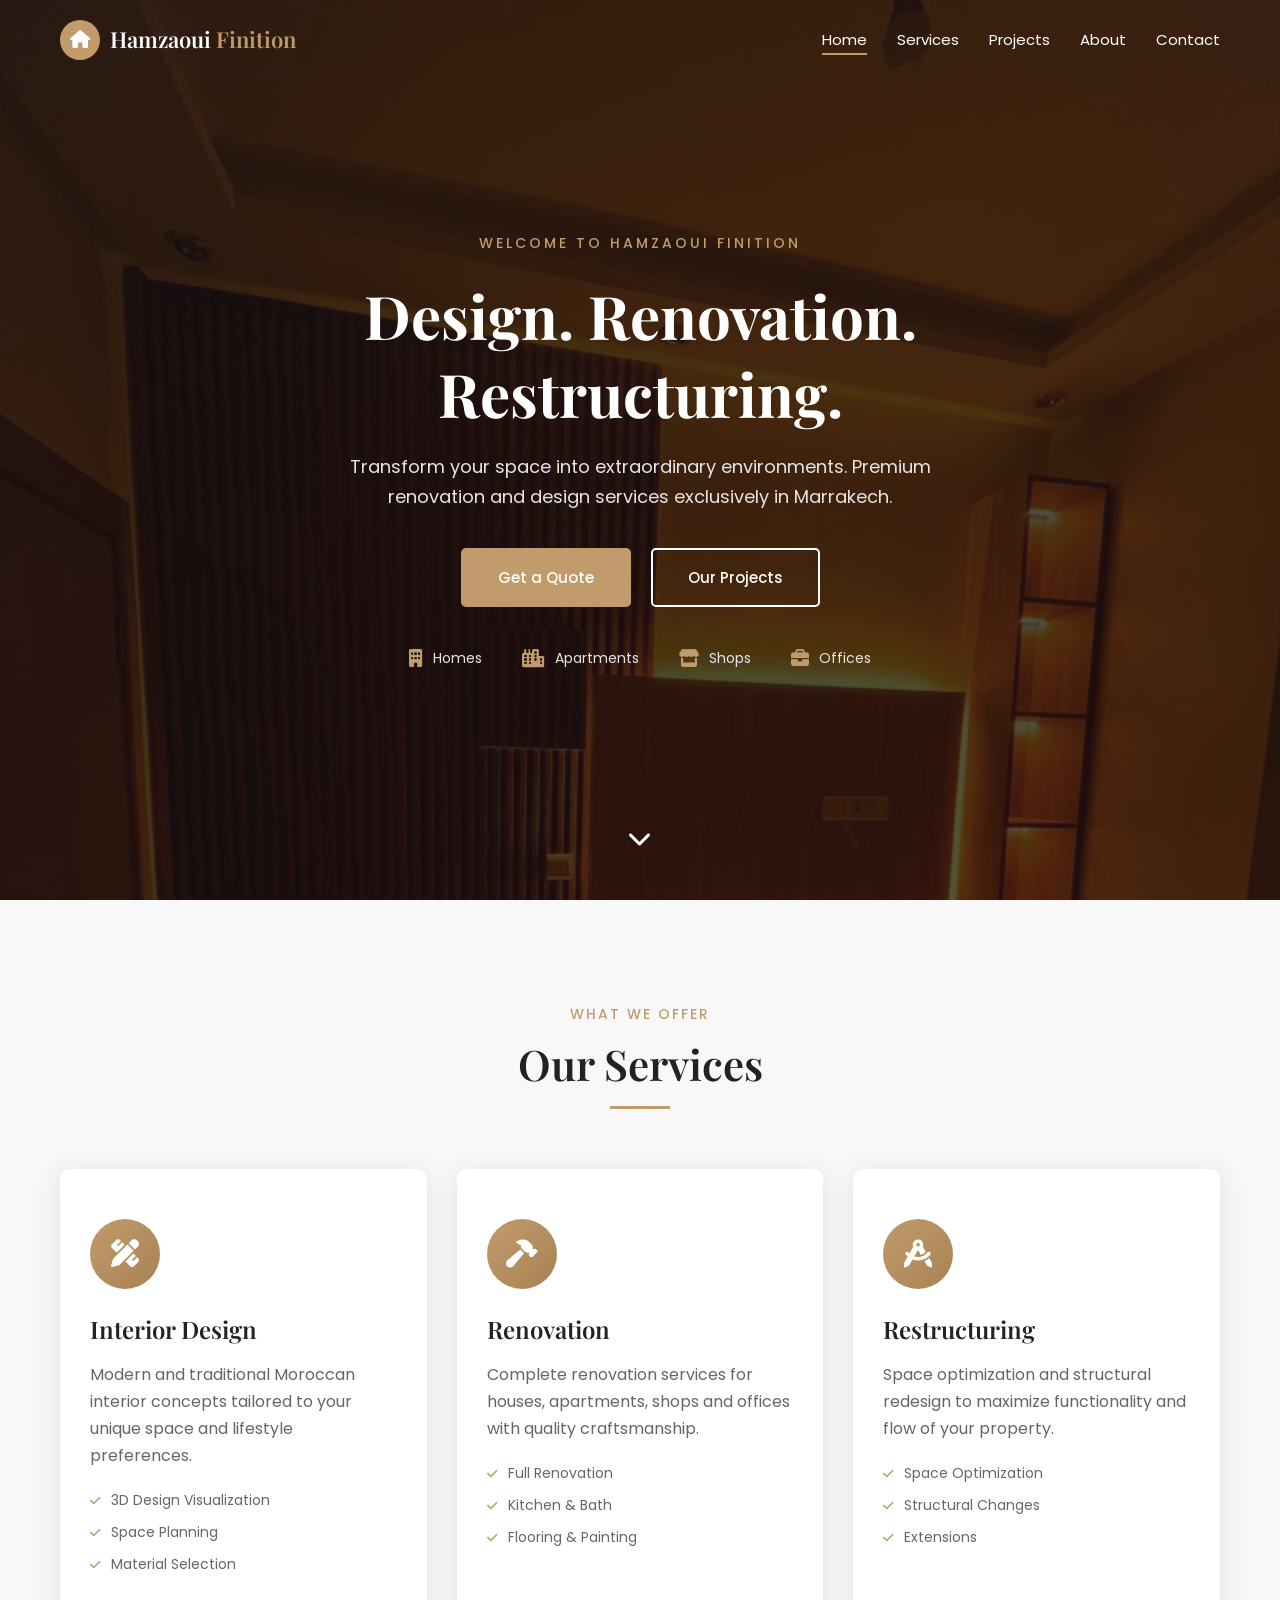
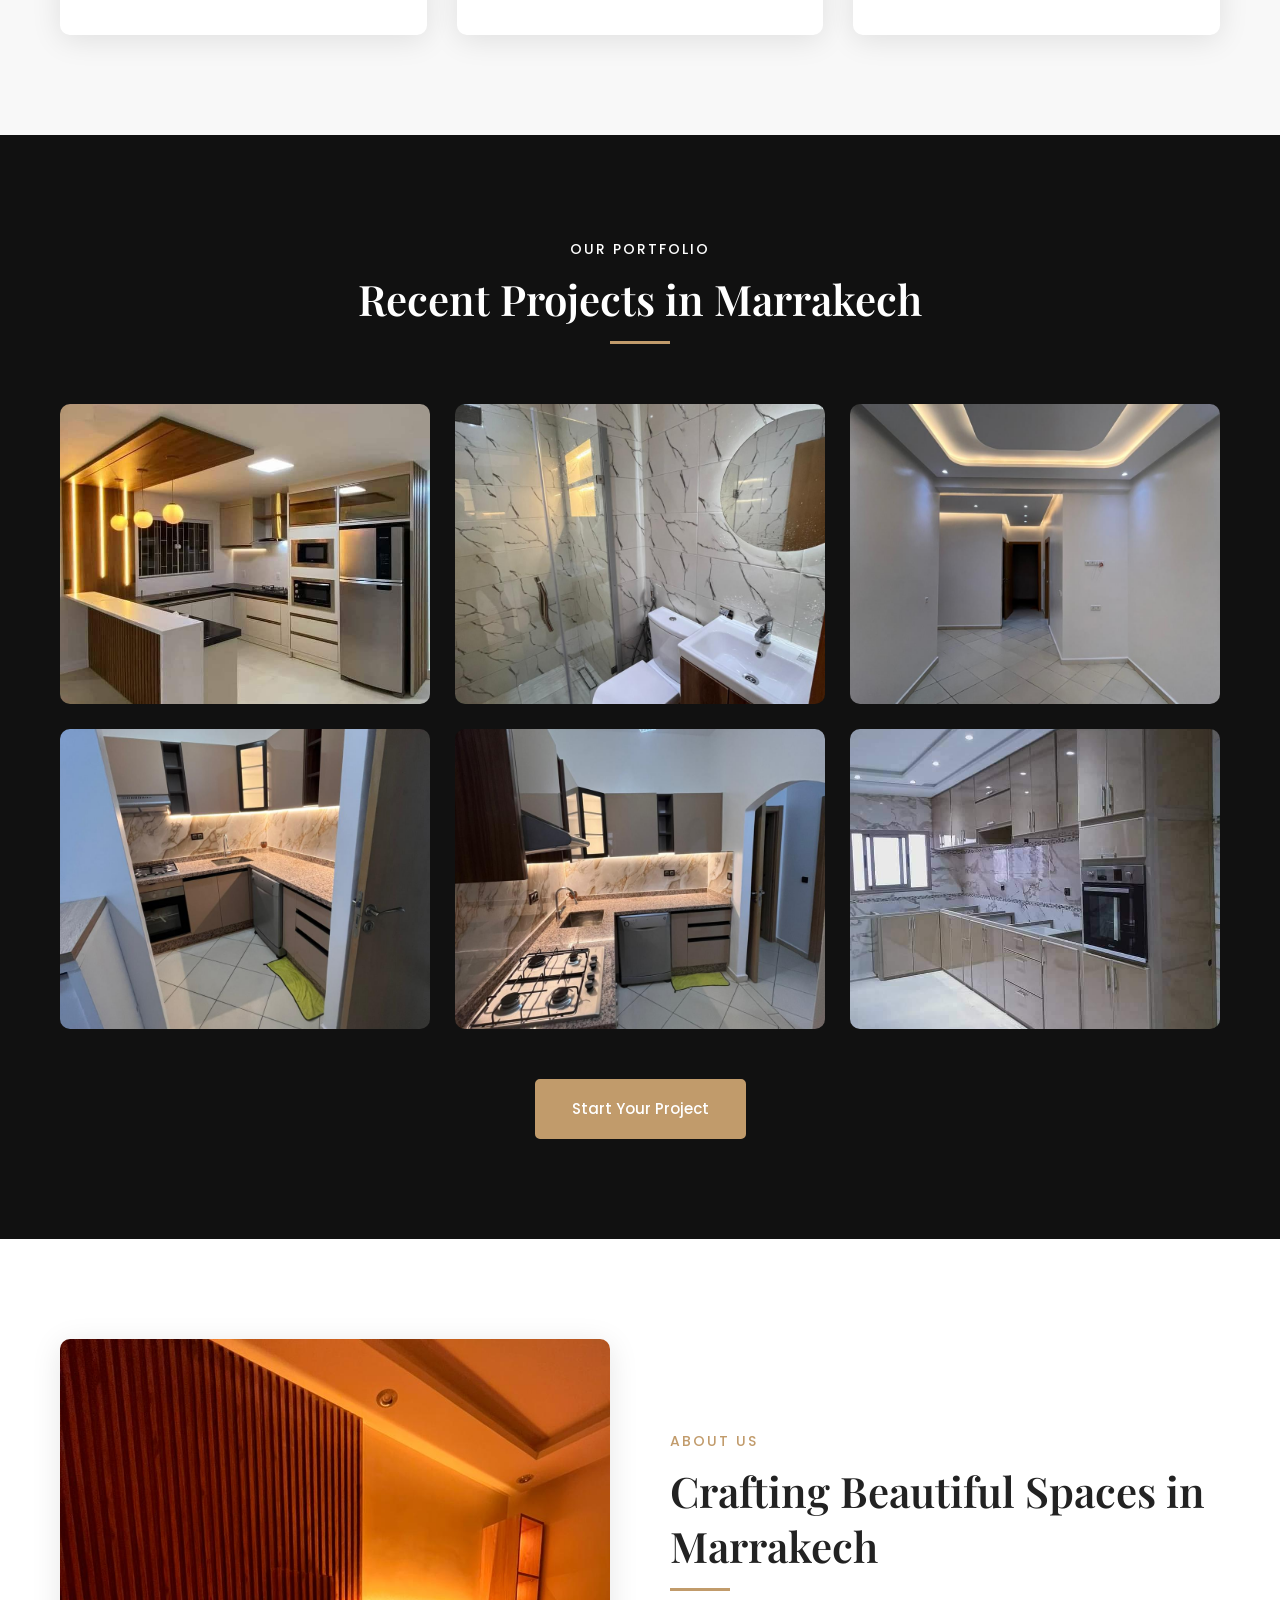
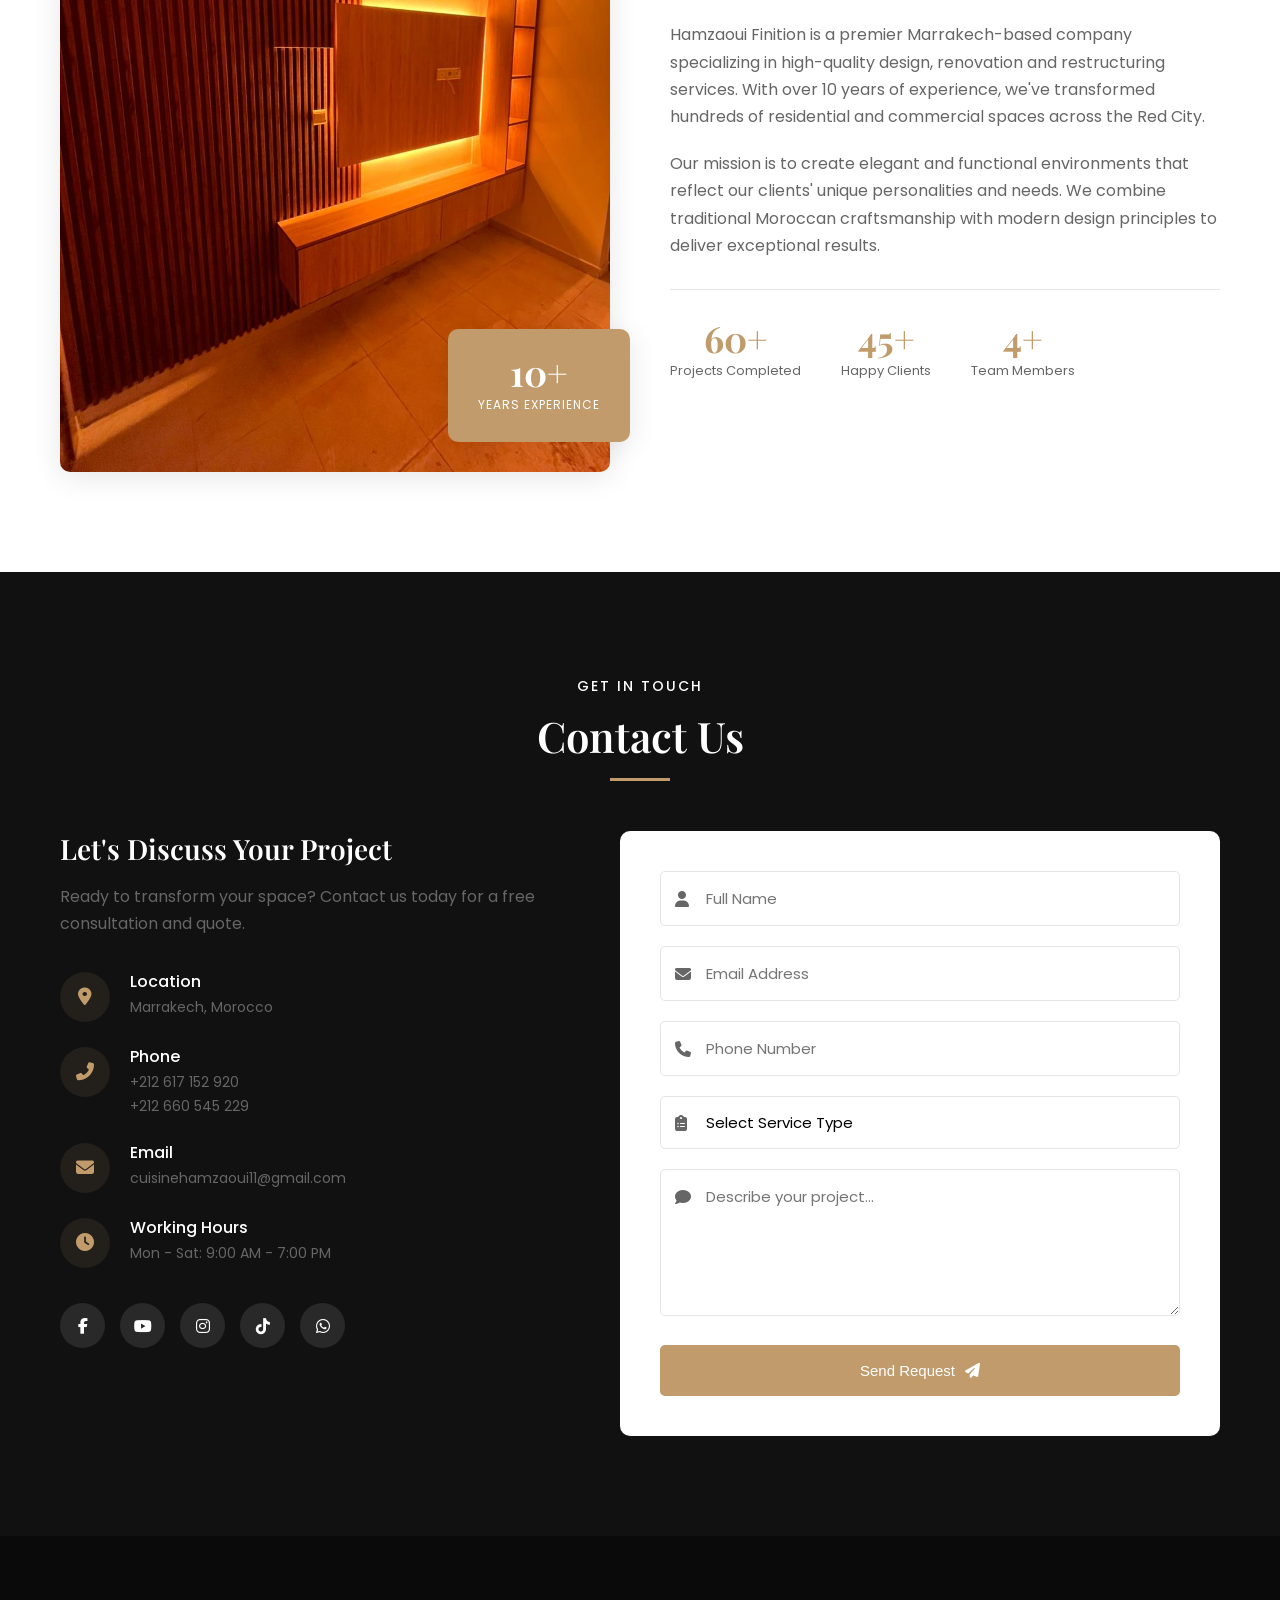
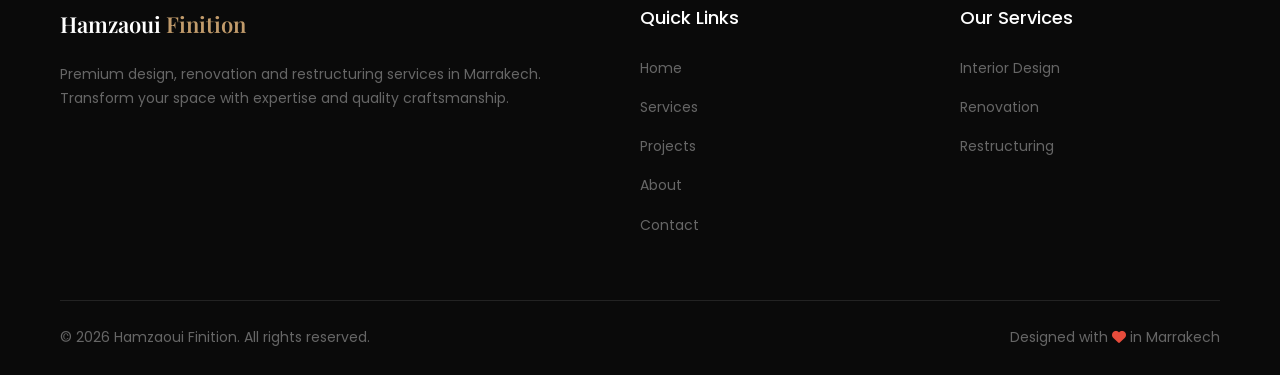
==== commit 1eb0fc58: "Add files via upload" ====
--- a/index.html
+++ b/index.html
@@ -1,813 +1,449 @@
 <!DOCTYPE html>
-<html lang="ar" dir="rtl">
+<html lang="en">
 <head>
     <meta charset="UTF-8">
+    <title>Hamzaoui Finition - Design & Renovation in Marrakech</title>
     <meta name="viewport" content="width=device-width, initial-scale=1.0">
-    <title>Hamzaoui Finition De Luxe | Marrakech</title>
-    <meta name="description" content="خدمات الديكور وإعادة تصميم المنازل والمطابخ الفاخرة في مراكش">
+    <meta name="description" content="Premium design, renovation and restructuring services in Marrakech for homes, apartments, shops and offices. Transform your space with Hamzaoui Finition.">
+    <meta name="keywords" content="Marrakech, renovation, design, interior design, restructuring, home renovation, apartment design, shop renovation, office design, Morocco">
     
-    <!-- Cairo Font -->
-    <link href="https://fonts.googleapis.com/css2?family=Cairo:wght@300;400;600;700;900&display=swap" rel="stylesheet">
-
-    <style>
-        /* --- RESET & VARIABLES --- */
-        :root {
-            --primary: #b89b5e;       /* Luxury Gold */
-            --primary-hover: #9e834e;
-            --dark: #111111;         /* Deep Black */
-            --dark-light: #1f1f1f;
-            --light: #f8f8f8;         /* Off-white background */
-            --text-gray: #666666;
-            --shadow: 0 10px 30px rgba(0,0,0,0.08);
-            --radius: 12px;
-        }
-
-        * {
-            margin: 0;
-            padding: 0;
-            box-sizing: border-box;
-        }
-
-        html {
-            scroll-behavior: smooth;
-        }
-
-        body {
-            font-family: 'Cairo', sans-serif;
-            background-color: var(--light);
-            color: var(--dark);
-            line-height: 1.7;
-            overflow-x: hidden;
-        }
-
-        a { text-decoration: none; color: inherit; transition: 0.3s; }
-        ul { list-style: none; }
-
-        /* --- HEADER & NAV --- */
-        header {
-            background-color: var(--dark);
-            padding: 15px 0;
-            position: fixed;
-            width: 100%;
-            top: 0;
-            z-index: 1000;
-            box-shadow: 0 4px 20px rgba(0,0,0,0.2);
-        }
-
-        .container {
-            width: 90%;
-            max-width: 1200px;
-            margin: 0 auto;
-        }
-
-        nav {
-            display: flex;
-            justify-content: space-between;
-            align-items: center;
-        }
-
-        .logo {
-            font-size: 1.4rem;
-            font-weight: 900;
-            color: #fff;
-            letter-spacing: -0.5px;
-        }
-        
-        .logo span { color: var(--primary); }
-
-        .nav-links {
-            display: flex;
-            gap: 25px;
-        }
-
-        .nav-links a {
-            color: #fff;
-            font-weight: 600;
-            font-size: 0.95rem;
-            position: relative;
-        }
-
-        .nav-links a:hover, .nav-links a.active {
-            color: var(--primary);
-        }
-
-        .menu-toggle {
-            display: none;
-            color: #fff;
-            font-size: 1.5rem;
-            cursor: pointer;
-        }
-
-        /* --- HERO SECTION --- */
-        .hero {
-            height: 100vh;
-            min-height: 600px;
-            /* If you have a local hero image, replace the URL below with the filename */
-            background: linear-gradient(rgba(0,0,0,0.6), rgba(0,0,0,0.6)),
-                        url('1 (11).jpeg') center/cover no-repeat fixed;
-            display: flex;
-            align-items: center;
-            justify-content: center;
-            text-align: center;
-            color: #fff;
-            padding-top: 60px;
-        }
-
-        .hero-content h1 {
-            font-size: 3.5rem;
-            margin-bottom: 15px;
-            line-height: 1.2;
-        }
-
-        .hero-content p {
-            font-size: 1.2rem;
-            margin-bottom: 40px;
-            opacity: 0.9;
-            max-width: 600px;
-            margin-left: auto;
-            margin-right: auto;
-        }
-
-        .btn {
-            background-color: var(--primary);
-            color: #fff;
-            padding: 14px 40px;
-            border-radius: 50px;
-            font-weight: 700;
-            font-size: 1rem;
-            border: 2px solid var(--primary);
-            display: inline-block;
-        }
-
-        .btn:hover {
-            background-color: transparent;
-            color: var(--primary);
-            background-color: rgba(0,0,0,0.3);
-            border-color: var(--primary);
-        }
-
-        .btn-outline {
-            background: transparent;
-            border: 2px solid #fff;
-            margin-right: 15px;
-        }
-        
-        .btn-outline:hover {
-            background: #fff;
-            color: var(--dark);
-        }
-
-        /* --- SECTIONS GENERAL --- */
-        section {
-            padding: 80px 0;
-        }
-
-        .section-header {
-            text-align: center;
-            margin-bottom: 50px;
-        }
-
-        .section-header h2 {
-            font-size: 2.5rem;
-            color: var(--dark);
-            position: relative;
-            display: inline-block;
-            margin-bottom: 15px;
-        }
-
-        .section-header h2::after {
-            content: '';
-            display: block;
-            width: 60px;
-            height: 4px;
-            background: var(--primary);
-            margin: 10px auto 0;
-            border-radius: 2px;
-        }
-
-        /* --- SERVICES --- */
-        .services-grid {
-            display: grid;
-            grid-template-columns: repeat(auto-fit, minmax(300px, 1fr));
-            gap: 30px;
-        }
-
-        .service-card {
-            background: #fff;
-            padding: 40px 30px;
-            border-radius: var(--radius);
-            box-shadow: var(--shadow);
-            text-align: center;
-            transition: 0.4s;
-            border-bottom: 3px solid transparent;
-        }
-
-        .service-card:hover {
-            transform: translateY(-10px);
-            border-bottom: 3px solid var(--primary);
-        }
-
-        .icon-box {
-            width: 70px;
-            height: 70px;
-            background: rgba(184, 155, 94, 0.1);
-            border-radius: 50%;
-            display: flex;
-            align-items: center;
-            justify-content: center;
-            margin: 0 auto 20px;
-            color: var(--primary);
-        }
-
-        .icon-box svg {
-            width: 35px;
-            height: 35px;
-        }
-
-        .service-card h3 {
-            font-size: 1.4rem;
-            margin-bottom: 15px;
-            color: var(--dark);
-        }
-
-        .service-card p {
-            color: var(--text-gray);
-            font-size: 0.95rem;
-        }
-
-        /* --- GALLERY --- */
-        .gallery-section {
-            background-color: #fff;
-        }
-
-        .gallery-grid {
-            display: grid;
-            /* Auto-fit handles responsiveness automatically */
-            grid-template-columns: repeat(auto-fit, minmax(300px, 1fr));
-            gap: 20px;
-        }
-
-        .gallery-item {
-            position: relative;
-            overflow: hidden;
-            border-radius: var(--radius);
-            height: 300px;
-            box-shadow: var(--shadow);
-            cursor: pointer;
-        }
-
-        .gallery-item img {
-            width: 100%;
-            height: 100%;
-            object-fit: cover;
-            transition: transform 0.5s ease;
-        }
-
-        .gallery-item:hover img {
-            transform: scale(1.1);
-        }
-
-        .overlay {
-            position: absolute;
-            bottom: 0;
-            left: 0;
-            right: 0;
-            background: linear-gradient(to top, rgba(0,0,0,0.8), transparent);
-            padding: 20px;
-            color: white;
-            opacity: 0;
-            transition: 0.3s;
-        }
-
-        .gallery-item:hover .overlay {
-            opacity: 1;
-        }
-
-        /* --- CONTACT --- */
-        .contact-container {
-            display: grid;
-            grid-template-columns: 1fr 1fr; /* Side by side on Desktop */
-            gap: 40px;
-            background: #fff;
-            padding: 50px;
-            border-radius: var(--radius);
-            box-shadow: var(--shadow);
-        }
-
-        .contact-info h3 {
-            color: var(--primary);
-            margin-bottom: 20px;
-            font-size: 1.5rem;
-        }
-
-        .contact-row {
-            display: flex;
-            align-items: center;
-            margin-bottom: 20px;
-            gap: 15px;
-        }
-
-        .contact-icon {
-            width: 40px;
-            height: 40px;
-            background: var(--dark);
-            color: var(--primary);
-            border-radius: 50%;
-            display: flex;
-            align-items: center;
-            justify-content: center;
-        }
-        
-        .phone-number-link {
-            color: var(--dark);
-            font-weight: bold;
-            text-decoration: none;
-            border-bottom: 1px dashed var(--primary);
-        }
-        .phone-number-link:hover {
-            color: var(--primary);
-            border-bottom: 1px solid var(--primary);
-        }
-
-        .contact-btns {
-            display: flex;
-            flex-direction: column;
-            gap: 15px;
-            margin-top: 30px;
-        }
-
-        .wa-btn {
-            background: #25D366;
-            color: #fff;
-            padding: 15px;
-            border-radius: 10px;
-            text-align: center;
-            font-weight: bold;
-            display: flex;
-            align-items: center;
-            justify-content: center;
-            gap: 12px;
-        }
-        
-        .wa-btn:hover { background: #20bd5a; transform: translateY(-2px); }
-
-        /* --- SOCIAL & FOOTER --- */
-        .social-section {
-            background: var(--dark);
-            color: #fff;
-            text-align: center;
-        }
-        
-        .social-icons {
-            display: flex;
-            justify-content: center;
-            gap: 20px;
-            margin-top: 30px;
-        }
-
-        .social-link {
-            width: 50px;
-            height: 50px;
-            border: 1px solid rgba(255,255,255,0.2);
-            border-radius: 50%;
-            display: flex;
-            align-items: center;
-            justify-content: center;
-            transition: 0.3s;
-        }
-
-        .social-link:hover {
-            background: var(--primary);
-            border-color: var(--primary);
-            transform: translateY(-5px);
-        }
-
-        .social-link svg { width: 20px; height: 20px; fill: #fff; }
-
-        footer {
-            background: #000;
-            color: #777;
-            text-align: center;
-            padding: 20px;
-            font-size: 0.9rem;
-        }
-
-        /* --- FLOATING WHATSAPP --- */
-        .whatsapp-float {
-            position: fixed;
-            bottom: 30px;
-            left: 30px;
-            background: #25D366;
-            color: #fff;
-            width: 65px;
-            height: 65px;
-            border-radius: 50%;
-            display: flex;
-            align-items: center;
-            justify-content: center;
-            box-shadow: 0 4px 15px rgba(37, 211, 102, 0.4);
-            z-index: 999;
-            transition: 0.3s;
-            animation: pulse 2s infinite;
-        }
-
-        .whatsapp-float:hover {
-            transform: scale(1.1);
-        }
-
-        @keyframes pulse {
-            0% { box-shadow: 0 0 0 0 rgba(37, 211, 102, 0.7); }
-            70% { box-shadow: 0 0 0 15px rgba(37, 211, 102, 0); }
-            100% { box-shadow: 0 0 0 0 rgba(37, 211, 102, 0); }
-        }
-
-        /* --- RESPONSIVE DESIGN --- */
-
-        /* Tablet Adaptation (approx 900px and smaller) */
-        @media (max-width: 992px) {
-            .contact-container {
-                /* Stack contact info and map vertically for better readability on tablets */
-                grid-template-columns: 1fr;
-                padding: 30px;
-            }
-            
-            .hero-content h1 {
-                font-size: 2.8rem; /* Slightly smaller for medium screens */
-            }
-        }
-
-        /* Mobile Adaptation (768px and smaller) */
-        @media (max-width: 768px) {
-            .menu-toggle { display: block; }
-            
-            .nav-links {
-                position: absolute;
-                top: 100%;
-                left: 0;
-                width: 100%;
-                background: var(--dark);
-                flex-direction: column;
-                align-items: center;
-                padding: 20px 0;
-                gap: 20px;
-                display: none; /* Hidden by default on mobile */
-                border-top: 1px solid rgba(255,255,255,0.1);
-            }
-
-            .nav-links.active { display: flex; }
-
-            .hero-content h1 { font-size: 2.2rem; }
-            
-            .hero-content p {
-                font-size: 1rem;
-                padding: 0 10px;
-            }
-
-            /* Force gallery to 1 column on very small screens for best image visibility */
-            .gallery-grid {
-                grid-template-columns: 1fr;
-            }
-
-            .section-header h2 {
-                font-size: 2rem;
-            }
-        }
-    </style>
+    <!-- Google Fonts -->
+    <link rel="preconnect" href="https://fonts.googleapis.com">
+    <link rel="preconnect" href="https://fonts.gstatic.com" crossorigin>
+    <link href="https://fonts.googleapis.com/css2?family=Playfair+Display:wght@400;500;600;700&family=Poppins:wght@300;400;500;600&display=swap" rel="stylesheet">
+    
+    <!-- Font Awesome for Icons -->
+    <link rel="stylesheet" href="https://cdnjs.cloudflare.com/ajax/libs/font-awesome/6.4.0/css/all.min.css">
+    
+    <link rel="stylesheet" href="style.css">
+    <script defer src="script.js"></script>
 </head>
+
 <body>
 
-    <!-- Header / Navbar -->
-    <header>
-        <div class="container">
-            <nav>
-                <a href="#" class="logo">Hamzaoui <span>Finition.</span></a>
-                <div class="menu-toggle" id="mobile-menu">☰</div>
-                <ul class="nav-links">
-                    <li><a href="#hero">الرئيسية</a></li>
-                    <li><a href="#services">خدماتنا</a></li>
-                    <li><a href="#gallery">أعمالنا</a></li>
-                    <li><a href="#contact">اتصل بنا</a></li>
+<!-- Navigation -->
+<header id="navbar">
+    <div class="container header-content">
+        <a href="#home" class="logo">
+            <span class="logo-icon"><i class="fas fa-home"></i></span>
+            <span class="logo-text">Hamzaoui <span class="accent">Finition</span></span>
+        </a>
+        
+        <nav>
+            <ul class="nav-menu">
+                <li><a href="#home" class="nav-link active">Home</a></li>
+                <li><a href="#services" class="nav-link">Services</a></li>
+                <li><a href="#projects" class="nav-link">Projects</a></li>
+                <li><a href="#about" class="nav-link">About</a></li>
+                <li><a href="#contact" class="nav-link">Contact</a></li>
+            </ul>
+        </nav>
+        
+        <div class="hamburger">
+            <span class="bar"></span>
+            <span class="bar"></span>
+            <span class="bar"></span>
+        </div>
+    </div>
+</header>
+
+<!-- Hero Section -->
+<section id="home" class="hero">
+    <div class="hero-overlay">
+        <div class="hero-content">
+            <span class="hero-subtitle">Welcome to Hamzaoui Finition</span>
+            <h1 class="hero-title">Design. Renovation. Restructuring.</h1>
+            <p class="hero-description">Transform your space into extraordinary environments. Premium renovation and design services exclusively in Marrakech.</p>
+            <div class="hero-buttons">
+                <a href="#contact" class="btn btn-primary">Get a Quote</a>
+                <a href="#projects" class="btn btn-secondary">Our Projects</a>
+            </div>
+            <div class="hero-features">
+                <div class="feature">
+                    <i class="fas fa-building"></i>
+                    <span>Homes</span>
+                    <div class="feature-tooltip">
+                        <div class="tooltip-card">
+                            <h4>Home Renovation</h4>
+                            <p>Complete renovation and design services for houses and villas. From concept to completion, we transform your home into a beautiful, functional space.</p>
+                            <ul>
+                                <li><i class="fas fa-check"></i> Full Home Renovation</li>
+                                <li><i class="fas fa-check"></i> Kitchen & Bathroom</li>
+                                <li><i class="fas fa-check"></i> Living Areas</li>
+                                <li><i class="fas fa-check"></i> Outdoor Spaces</li>
+                            </ul>
+                        </div>
+                    </div>
+                </div>
+                <div class="feature">
+                    <i class="fas fa-city"></i>
+                    <span>Apartments</span>
+                    <div class="feature-tooltip">
+                        <div class="tooltip-card">
+                            <h4>Apartment Design</h4>
+                            <p>Modern apartment transformations with expert space optimization. We maximize every square meter to create comfortable, stylish living spaces.</p>
+                            <ul>
+                                <li><i class="fas fa-check"></i> Studio Apartments</li>
+                                <li><i class="fas fa-check"></i> Multi-Room Flats</li>
+                                <li><i class="fas fa-check"></i> Penthouse Suites</li>
+                                <li><i class="fas fa-check"></i> Space Planning</li>
+                            </ul>
+                        </div>
+                    </div>
+                </div>
+                <div class="feature">
+                    <i class="fas fa-store"></i>
+                    <span>Shops</span>
+                    <div class="feature-tooltip">
+                        <div class="tooltip-card">
+                            <h4>Shop Renovation</h4>
+                            <p>Professional retail space design and renovation that attracts customers and boosts sales. We create inviting shopping environments.</p>
+                            <ul>
+                                <li><i class="fas fa-check"></i> Retail Stores</li>
+                                <li><i class="fas fa-check"></i> Showrooms</li>
+                                <li><i class="fas fa-check"></i> Boutiques</li>
+                                <li><i class="fas fa-check"></i> Display Design</li>
+                            </ul>
+                        </div>
+                    </div>
+                </div>
+                <div class="feature">
+                    <i class="fas fa-briefcase"></i>
+                    <span>Offices</span>
+                    <div class="feature-tooltip">
+                        <div class="tooltip-card">
+                            <h4>Office Design</h4>
+                            <p>Functional office spaces that boost productivity and employee satisfaction. We design modern work environments that reflect your brand.</p>
+                            <ul>
+                                <li><i class="fas fa-check"></i> Corporate Offices</li>
+                                <li><i class="fas fa-check"></i> Co-Working Spaces</li>
+                                <li><i class="fas fa-check"></i> Reception Areas</li>
+                                <li><i class="fas fa-check"></i> Meeting Rooms</li>
+                            </ul>
+                        </div>
+                    </div>
+                </div>
+            </div>
+        </div>
+    </div>
+    <div class="scroll-indicator">
+        <a href="#services">
+            <i class="fas fa-chevron-down"></i>
+        </a>
+    </div>
+</section>
+
+<!-- Services Section -->
+<section id="services" class="section services-section">
+    <div class="container">
+        <div class="section-header">
+            <span class="section-subtitle">What We Offer</span>
+            <h2 class="section-title">Our Services</h2>
+            <div class="section-line"></div>
+        </div>
+        
+        <div class="services-grid">
+            <div class="service-card" data-aos="fade-up" data-aos-delay="100">
+                <div class="service-icon">
+                    <i class="fas fa-pencil-ruler"></i>
+                </div>
+                <h3>Interior Design</h3>
+                <p>Modern and traditional Moroccan interior concepts tailored to your unique space and lifestyle preferences.</p>
+                <ul class="service-list">
+                    <li><i class="fas fa-check"></i> 3D Design Visualization</li>
+                    <li><i class="fas fa-check"></i> Space Planning</li>
+                    <li><i class="fas fa-check"></i> Material Selection</li>
                 </ul>
-            </nav>
-        </div>
-    </header>
-
-    <!-- Hero Section -->
-    <section id="hero" class="hero">
-        <div class="container">
-            <div class="hero-content">
-                <h1>Hamzaoui Finition De Luxe</h1>
-                <p>نحول منزلك إلى تحفة فنية تجمع بين الفخامة والأناقة في قلب مراكش</p>
-                <div style="margin-top: 20px;">
-                    <a href="#contact" class="btn">احجز استشارة مجانية</a>
-                    <a href="#gallery" class="btn btn-outline">شاهد أعمالنا</a>
-                </div>
-            </div>
-        </div>
-    </section>
-
-    <!-- Services Section -->
-    <section id="services">
-        <div class="container">
-            <div class="section-header">
-                <h2>خدماتنا المتميزة</h2>
-                <p>حلول متكاملة لتصميم وتنفيذ الديكورات الداخلية</p>
-            </div>
-            
-            <div class="services-grid">
-                <!-- Service 1 -->
-                <div class="service-card">
-                    <div class="icon-box">
-                        <!-- Home Icon -->
-                        <svg xmlns="http://www.w3.org/2000/svg" fill="none" viewBox="0 0 24 24" stroke="currentColor" stroke-width="2">
-                            <path stroke-linecap="round" stroke-linejoin="round" d="M3 12l2-2m0 0l7-7 7 7M5 10v10a1 1 0 001 1h3m10-11l2 2m-2-2v10a1 1 0 01-1 1h-3m-6 0a1 1 0 001-1v-4a1 1 0 011-1h2a1 1 0 011 1v4a1 1 0 001 1m-6 0h6" />
-                        </svg>
-                    </div>
-                    <h3>الديكور العصري</h3>
-                    <p>تصميم وتنفيذ أحدث أنماط الديكور الداخلي التي تعكس ذوقك الرفيع باستخدام أجود الخامات.</p>
-                </div>
-
-                <!-- Service 2 -->
-                <div class="service-card">
-                    <div class="icon-box">
-                        <!-- Renovation Icon -->
-                        <svg xmlns="http://www.w3.org/2000/svg" fill="none" viewBox="0 0 24 24" stroke="currentColor" stroke-width="2">
-                            <path stroke-linecap="round" stroke-linejoin="round" d="M19.428 15.428a2 2 0 00-1.022-.547l-2.384-.477a6 6 0 00-3.86.517l-.318.158a6 6 0 01-3.86.517L6.05 15.21a2 2 0 00-1.806.547M8 4h8l-1 1v5.172a2 2 0 00.586 1.414l5 5c1.26 1.26.367 3.414-1.415 3.414H4.828c-1.782 0-2.674-2.154-1.414-3.414l5-5A2 2 0 009 10.172V5L8 4z" />
-                        </svg>
-                    </div>
-                    <h3>إعادة تصميم المنازل</h3>
-                    <p>تحويل المنازل القديمة إلى مساحات عصرية مريحة مع الحفاظ على الطابع المغربي الأصيل.</p>
-                </div>
-
-                <!-- Service 3 -->
-                <div class="service-card">
-                    <div class="icon-box">
-                        <!-- Kitchen Icon -->
-                        <svg xmlns="http://www.w3.org/2000/svg" fill="none" viewBox="0 0 24 24" stroke="currentColor" stroke-width="2">
-                            <path stroke-linecap="round" stroke-linejoin="round" d="M12 6V4m0 2a2 2 0 100 4m0-4a2 2 0 110 4m-6 8a2 2 0 100-4m0 4a2 2 0 110-4m0 4v2m0-6V4m6 6v10m6-2a2 2 0 100-4m0 4a2 2 0 110-4m0 4v2m0-6V4" />
-                        </svg>
-                    </div>
-                    <h3>مطابخ فاخرة</h3>
-                    <p>تصميم مطابخ مخصصة تجمع بين الجمال الهادئ والوظيفة العملية لتلبية احتياجاتك.</p>
-                </div>
-            </div>
-        </div>
-    </section>
-
-    <!-- Gallery Section -->
-    <section id="gallery" class="gallery-section">
-        <div class="container">
-            <div class="section-header">
-                <h2>معرض الأعمال</h2>
-                <p>جولة بصرية في أحدث مشاريعنا المنفذة</p>
-            </div>
-
-            <div class="gallery-grid">
-                <!-- Project 1 -->
-                <div class="gallery-item">
-                    <!-- REPLACE WITH YOUR LOCAL FILE NAME, e.g., 'kitchen.jpg' -->
-                    <img src="1 (1).jpeg" alt="المشروع الأول">
-                    <div class="overlay"><h4>المشروع الأول</h4></div>
-                </div>
-                <!-- Project 2 -->
-                <div class="gallery-item">
-                    <img src="1 (2).jpeg" alt="المشروع الثاني">
-                    <div class="overlay"><h4>المشروع الثاني</h4></div>
-                </div>
-                <!-- Project 3 -->
-                <div class="gallery-item">
-                    <img src="1 (3).jpeg" alt="المشروع الثالث">
-                    <div class="overlay"><h4>المشروع الثالث</h4></div>
-                </div>
-                <!-- Project 4 -->
-                <div class="gallery-item">
-                    <img src="1 (4).jpeg" alt="المشروع الرابع">
-                    <div class="overlay"><h4>المشروع الرابع</h4></div>
-                </div>
-                 <!-- Project 5 -->
-                <div class="gallery-item">
-                    <img src="1 (5).jpeg" alt="المشروع الخامس">
-                    <div class="overlay"><h4>المشروع الخامس</h4></div>
-                </div>
-                 <!-- Project 6 -->
-                <div class="gallery-item">
-                    <img src="1 (6).jpeg" alt="المشروع السادس">
-                    <div class="overlay"><h4>المشروع السادس</h4></div>
-                </div>
-                 <!-- Project 7 -->
-                <div class="gallery-item">
-                    <img src="1 (7).jpeg" alt="المشروع السابع">
-                    <div class="overlay"><h4>المشروع السابع</h4></div>
-                </div>
-                 <!-- Project 8 -->
-                <div class="gallery-item">
-                    <img src="1 (8).jpeg" alt="المشروع الثامن">
-                    <div class="overlay"><h4>المشروع الثامن</h4></div>
-                </div>
-                 <!-- Project 9 -->
-                <div class="gallery-item">
-                    <img src="1 (9).jpeg" alt="المشروع التاسع">
-                    <div class="overlay"><h4>المشروع التاسع</h4></div>
-                </div>
-                 <!-- Project 10 -->
-                <div class="gallery-item">
-                    <img src="1 (10).jpeg" alt="المشروع العاشر">
-                    <div class="overlay"><h4>المشروع العاشر</h4></div>
-                </div>
-                 <!-- Project 11 -->
-                <div class="gallery-item">
-                    <img src="1 (11).jpeg" alt="المشروع الحادي عشر">
-                    <div class="overlay"><h4>المشروع الحادي عشر</h4></div>
-                </div>
-                 <!-- Project 12 -->
-                <div class="gallery-item">
-                    <img src="1(12).jpeg" alt="المشروع الثاني عشر">
-                    <div class="overlay"><h4>المشروع الثاني عشر</h4></div>
-                </div>
-                   <!-- Project 13 -->
-                <div class="gallery-item">
-                    <img src="1(13).jpeg" alt="المشروع الثالث عشر">
-                    <div class="overlay"><h4>المشروع الثالث عشر</h4></div>
-                </div>
-                   <!-- Project 14 -->
-                <div class="gallery-item">
-                    <img src="1(14).jpeg" alt="المشروع الرابع عشر">
-                    <div class="overlay"><h4>المشروع الرابع عشر</h4></div>
-                </div>
-                   <!-- Project 15 -->
-                <div class="gallery-item">
-                    <img src="1(15).jpeg" alt="المشروع الخامس عشر">
-                    <div class="overlay"><h4>المشروع الخامس عشر</h4></div>
-                </div>
-                   <!-- Project 16 -->
-                <div class="gallery-item">
-                    <img src="1(16).jpeg" alt="المشروع السادس عشر">
-                    <div class="overlay"><h4>المشروع السادس عشر</h4></div>
-                </div>
-                   <!-- Project 17 -->
-                <div class="gallery-item">
-                    <img src="1(17).jpeg" alt="المشروع السابع عشر">
-                    <div class="overlay"><h4>المشروع السابع عشر</h4></div>
-                </div>
-                   <!-- Project 18 -->
-                <div class="gallery-item">
-                    <img src="1(18).jpeg" alt="المشروع الثامن عشر">
-                    <div class="overlay"><h4>المشروع الثامن عشر</h4></div>
-                </div>
-                   <!-- Project 19 -->
-                <div class="gallery-item">
-                    <img src="1(19).jpeg" alt="المشروع التاسع عشر">
-                    <div class="overlay"><h4>المشروع التاسع عشر</h4></div>
-                </div>
-                   <!-- Project 20 -->
-                <div class="gallery-item">
-                    <img src="1(20).jpeg" alt="المشروع العشرون">
-                    <div class="overlay"><h4>المشروع العشرون</h4></div>
-                </div>
-                   <!-- Project 21 -->
-                <div class="gallery-item">
-                    <img src="1(21).jpeg" alt="المشروع الحادي والعشرون">
-                    <div class="overlay"><h4>المشروع الحادي والعشرون</h4></div>
-                </div>
-                   <!-- Project 22 -->
-                <div class="gallery-item">
-                    <img src="1(22).jpeg" alt="المشروع الثاني والعشرون">
-                    <div class="overlay"><h4>المشروع الثاني والعشرون</h4></div>
-                </div>
-                   <!-- Project 23 -->
-                <div class="gallery-item">
-                    <img src="1(23).jpeg" alt="المشروع الثالث والعشرون">
-                    <div class="overlay"><h4>المشروع الثالث والعشرون</h4></div>
-                </div>
-                   <!-- Project 24 -->
-                <div class="gallery-item">
-                    <img src="1(24).jpeg" alt="المشروع الرابع والعشرون">
-                    <div class="overlay"><h4>المشروع الرابع والعشرون</h4></div>
-                </div>
-                   <!-- Project 25 -->
-                <div class="gallery-item">
-                    <img src="1(25).jpeg" alt="المشروع الخامس والعشرون">
-                    <div class="overlay"><h4>المشروع الخامس والعشرون</h4></div>
-                </div>
-                   <!-- Project 26 -->
-                <div class="gallery-item">
-                    <img src="1(26).jpeg" alt="المشروع السادس والعشرون">
-                    <div class="overlay"><h4>المشروع السادس والعشرون</h4></div>
-                </div>
-            </div>
-
-        </div>
-    </section>
-
-    <!-- Contact Section -->
-    <section id="contact">
-        <div class="container">
-            <div class="contact-container">
-                <div class="contact-info">
-                    <h3>تواصل معنا الآن</h3>
-                    <p>فريقنا جاهز للإجابة على استفساراتكم وتقديم استشارة مجانية لمشروعكم القادم.</p>
-                    
-                    <div style="margin-top: 30px;">
-                        <div class="contact-row">
-                            <div class="contact-icon">📍</div>
-                            <div>
-                                <strong>العنوان</strong>
-                                <p>مراكش، المغرب</p>
-                            </div>
-                        </div>
-                        
-                        <div class="contact-row">
-                            <div class="contact-icon">📞</div>
-                            <div>
-                                <strong>الهاتف</strong>
-                                <div style="direction: ltr; text-align: right;">
-                                    <a href="tel:+212617152920" class="phone-number-link">0617152920</a> <br>
-                                    <a href="tel:+212660545229" class="phone-number-link">0660545229</a>
-                                </div>
-                            </div>
-                        </div>
-                    </div>
-
-                    <div class="contact-btns">
-                        <a href="https://wa.me/212617152920" target="_blank" class="wa-btn">
-                            <svg xmlns="http://www.w3.org/2000/svg" width="28" height="28" viewBox="0 0 24 24" fill="white" style="filter: drop-shadow(0 2px 2px rgba(0,0,0,0.2));">
-                                <path d="M17.472 14.382c-.297-.149-1.758-.867-2.03-.967-.273-.099-.471-.148-.67.15-.197.297-.767.966-.94 1.164-.173.199-.347.223-.644.075-.297-.15-1.255-.463-2.39-1.475-.883-.788-1.48-1.761-1.653-2.059-.173-.297-.018-.458.13-.606.134-.133.298-.347.446-.52.149-.174.198-.298.298-.497.099-.198.05-.371-.025-.52-.075-.149-.669-1.612-.916-2.207-.242-.579-.487-.5-.669-.51-.173-.008-.371-.01-.57-.01-.198 0-.52.074-.792.372-.272.297-1.04 1.016-1.04 2.479 0 1.462 1.065 2.875 1.213 3.074.149.198 2.096 3.2 5.077 4.487.709.306 1.262.489 1.694.625.712.227 1.36.195 1.871.118.571-.085 1.758-.719 2.006-1.413.248-.694.248-1.289.173-1.413-.074-.124-.272-.198-.57-.347m-5.421 7.403h-.004a9.87 9.87 0 01-5.031-1.378l-.361-.214-3.741.982.998-3.648-.235-.374a9.86 9.86 0 01-1.51-5.26c.001-5.45 4.436-9.884 9.888-9.884 2.64 0 5.122 1.03 6.988 2.898a9.825 9.825 0 012.893 6.994c-.003 5.45-4.437 9.884-9.885 9.884m8.413-18.297A11.815 11.815 0 0012.05 0C5.495 0 .16 5.335.157 11.892c0 2.096.547 4.142 1.588 5.945L.057 24l6.305-1.654a11.882 11.882 0 005.683 1.448h.005c6.554 0 11.89-5.335 11.893-11.893a11.821 11.821 0 00-3.48-8.413Z"/>
-                            </svg>
-                            تواصل عبر واتساب 1
-                        </a>
-                        
-                        <a href="https://wa.me/212660545229" target="_blank" class="wa-btn">
-                            <svg xmlns="http://www.w3.org/2000/svg" width="28" height="28" viewBox="0 0 24 24" fill="white" style="filter: drop-shadow(0 2px 2px rgba(0,0,0,0.2));">
-                                <path d="M17.472 14.382c-.297-.149-1.758-.867-2.03-.967-.273-.099-.471-.148-.67.15-.197.297-.767.966-.94 1.164-.173.199-.347.223-.644.075-.297-.15-1.255-.463-2.39-1.475-.883-.788-1.48-1.761-1.653-2.059-.173-.297-.018-.458.13-.606.134-.133.298-.347.446-.52.149-.174.198-.298.298-.497.099-.198.05-.371-.025-.52-.075-.149-.669-1.612-.916-2.207-.242-.579-.487-.5-.669-.51-.173-.008-.371-.01-.57-.01-.198 0-.52.074-.792.372-.272.297-1.04 1.016-1.04 2.479 0 1.462 1.065 2.875 1.213 3.074.149.198 2.096 3.2 5.077 4.487.709.306 1.262.489 1.694.625.712.227 1.36.195 1.871.118.571-.085 1.758-.719 2.006-1.413.248-.694.248-1.289.173-1.413-.074-.124-.272-.198-.57-.347m-5.421 7.403h-.004a9.87 9.87 0 01-5.031-1.378l-.361-.214-3.741.982.998-3.648-.235-.374a9.86 9.86 0 01-1.51-5.26c.001-5.45 4.436-9.884 9.888-9.884 2.64 0 5.122 1.03 6.988 2.898a9.825 9.825 0 012.893 6.994c-.003 5.45-4.437 9.884-9.885 9.884m8.413-18.297A11.815 11.815 0 0012.05 0C5.495 0 .16 5.335.157 11.892c0 2.096.547 4.142 1.588 5.945L.057 24l6.305-1.654a11.882 11.882 0 005.683 1.448h.005c6.554 0 11.89-5.335 11.893-11.893a11.821 11.821 0 00-3.48-8.413Z"/>
-                            </svg>
-                            تواصل عبر واتساب 2
-                        </a>
-                    </div>
-                </div>
-
-                <!-- Simple Map/Visual representation -->
-                <div style="background-image: url('https://images.unsplash.com/photo-1590100513903-a3735928f2bd?ixlib=rb-4.0.3&auto=format&fit=crop&w=800&q=80'); background-size: cover; background-position: center; border-radius: 12px; min-height: 250px; display: flex; align-items: center; justify-content: center; position: relative;">
-                    <div style="background: rgba(0,0,0,0.6); padding: 20px; border-radius: 12px; color: white; text-align: center;">
-                        <h4>مرحباً بكم في مراكش</h4>
-                        <p style="font-size: 0.9rem;">نغطي كافة مناطق مراكش والضواحي</p>
-                    </div>
-                </div>
-            </div>
-        </div>
-    </section>
-
-    <!-- Social Section -->
-    <section class="social-section">
-        <div class="container">
-            <h3>تابعنا على وسائل التواصل</h3>
-            <div class="social-icons">
-                <!-- Instagram -->
-                <a href="https://www.instagram.com/_hamzaoui_cuisines" target="_blank" class="social-link" title="Instagram">
-                    <svg viewBox="0 0 24 24"><path d="M12 2.163c3.204 0 3.584.012 4.85.07 3.252.148 4.771 1.691 4.919 4.919.058 1.265.069 1.645.069 4.849 0 3.205-.012 3.584-.069 4.849-.149 3.225-1.664 4.771-4.919 4.919-1.266.058-1.644.07-4.85.07-3.204 0-3.584-.012-4.85-.07-3.26-.149-4.771-1.699-4.919-4.92-.058-1.265-.07-1.644-.07-4.849 0-3.204.013-3.583.07-4.849.149-3.227 1.664-4.771 4.919-4.919 1.266-.057 1.645-.069 4.849-.069zm0-2.163c-3.259 0-3.667.014-4.947.072-4.358.2-6.78 2.618-6.98 6.98-.059 1.281-.073 1.689-.073 4.948 0 3.259.014 3.668.072 4.948.2 4.358 2.618 6.78 6.98 6.98 1.281.058 1.689.072 4.948.072 3.259 0 3.668-.014 4.948-.072 4.354-.2 6.782-2.618 6.979-6.98.059-1.28.073-1.689.073-4.948 0-3.259-.014-3.667-.072-4.947-.196-4.354-2.617-6.78-6.979-6.98-1.281-.059-1.69-.073-4.949-.073zm0 5.838c-3.403 0-6.162 2.759-6.162 6.162s2.759 6.163 6.162 6.163 6.162-2.759 6.162-6.163c0-3.403-2.759-6.162-6.162-6.162zm0 10.162c-2.209 0-4-1.79-4-4 0-2.209 1.791-4 4-4s4 1.791 4 4c0 2.21-1.791 4-4 4zm6.406-11.845c-.796 0-1.441.645-1.441 1.44s.645 1.44 1.441 1.44c.795 0 1.439-.645 1.439-1.44s-.644-1.44-1.439-1.44z"/></svg>
+            </div>
+            
+            <div class="service-card" data-aos="fade-up" data-aos-delay="200">
+                <div class="service-icon">
+                    <i class="fas fa-hammer"></i>
+                </div>
+                <h3>Renovation</h3>
+                <p>Complete renovation services for houses, apartments, shops and offices with quality craftsmanship.</p>
+                <ul class="service-list">
+                    <li><i class="fas fa-check"></i> Full Renovation</li>
+                    <li><i class="fas fa-check"></i> Kitchen & Bath</li>
+                    <li><i class="fas fa-check"></i> Flooring & Painting</li>
+                </ul>
+            </div>
+            
+            <div class="service-card" data-aos="fade-up" data-aos-delay="300">
+                <div class="service-icon">
+                    <i class="fas fa-drafting-compass"></i>
+                </div>
+                <h3>Restructuring</h3>
+                <p>Space optimization and structural redesign to maximize functionality and flow of your property.</p>
+                <ul class="service-list">
+                    <li><i class="fas fa-check"></i> Space Optimization</li>
+                    <li><i class="fas fa-check"></i> Structural Changes</li>
+                    <li><i class="fas fa-check"></i> Extensions</li>
+                </ul>
+            </div>
+        </div>
+    </div>
+</section>
+
+<!-- Projects Section -->
+<section id="projects" class="section projects-section">
+    <div class="container">
+        <div class="section-header dark">
+            <span class="section-subtitle">Our Portfolio</span>
+            <h2 class="section-title">Recent Projects in Marrakech</h2>
+            <div class="section-line"></div>
+        </div>
+        
+        <div class="projects-grid">
+            <div class="project-card">
+                <img src="1 (1).jpeg" alt="Luxury Villa Renovation - Marrakech">
+                <div class="project-overlay">
+                    <h4>Luxury Villa</h4>
+                    <p>Complete Renovation</p>
+                </div>
+            </div>
+            
+            <div class="project-card">
+                <img src="1 (2).jpeg" alt="Modern Apartment - Marrakech">
+                <div class="project-overlay">
+                    <h4>Modern Apartment</h4>
+                    <p>Interior Design</p>
+                </div>
+            </div>
+            
+            <div class="project-card">
+                <img src="1 (3).jpeg" alt="Traditional Riad - Marrakech">
+                <div class="project-overlay">
+                    <h4>Traditional Riad</h4>
+                    <p>Restructuring</p>
+                </div>
+            </div>
+            
+            <div class="project-card">
+                <img src="1 (4).jpeg" alt="Commercial Shop - Marrakech">
+                <div class="project-overlay">
+                    <h4>Commercial Shop</h4>
+                    <p>Design & Renovation</p>
+                </div>
+            </div>
+            
+            <div class="project-card">
+                <img src="1 (5).jpeg" alt="Office Space - Marrakech">
+                <div class="project-overlay">
+                    <h4>Office Space</h4>
+                    <p>Full Renovation</p>
+                </div>
+            </div>
+            
+            <div class="project-card">
+                <img src="1 (6).jpeg" alt="Residential Home - Marrakech">
+                <div class="project-overlay">
+                    <h4>Residential Home</h4>
+                    <p>Interior Design</p>
+                </div>
+            </div>
+        </div>
+        
+        <div class="projects-cta">
+            <a href="#contact" class="btn btn-primary">Start Your Project</a>
+        </div>
+    </div>
+</section>
+
+<!-- About Section -->
+<section id="about" class="section about-section">
+    <div class="container">
+        <div class="about-wrapper">
+            <div class="about-image" data-aos="fade-right">
+                <img src="1 (7).jpeg" alt="Hamzaoui Finition Team - Marrakech">
+                <div class="about-experience">
+                    <span class="exp-number">10+</span>
+                    <span class="exp-text">Years Experience</span>
+                </div>
+            </div>
+            
+            <div class="about-content" data-aos="fade-left">
+                <span class="section-subtitle">About Us</span>
+                <h2 class="section-title">Crafting Beautiful Spaces in Marrakech</h2>
+                <div class="section-line"></div>
+                
+                <p class="about-description">
+                    Hamzaoui Finition is a premier Marrakech-based company specializing in high-quality design, renovation and restructuring services. With over 10 years of experience, we've transformed hundreds of residential and commercial spaces across the Red City.
+                </p>
+                <p class="about-description">
+                    Our mission is to create elegant and functional environments that reflect our clients' unique personalities and needs. We combine traditional Moroccan craftsmanship with modern design principles to deliver exceptional results.
+                </p>
+                
+                <div class="about-stats">
+                    <div class="stat-item">
+                        <span class="stat-number">200+</span>
+                        <span class="stat-label">Projects Completed</span>
+                    </div>
+                    <div class="stat-item">
+                        <span class="stat-number">150+</span>
+                        <span class="stat-label">Happy Clients</span>
+                    </div>
+                    <div class="stat-item">
+                        <span class="stat-number">15+</span>
+                        <span class="stat-label">Team Members</span>
+                    </div>
+                </div>
+            </div>
+        </div>
+    </div>
+</section>
+
+<!-- Contact Section -->
+<section id="contact" class="section contact-section">
+    <div class="container">
+        <div class="section-header dark">
+            <span class="section-subtitle">Get In Touch</span>
+            <h2 class="section-title">Contact Us</h2>
+            <div class="section-line"></div>
+        </div>
+        
+        <div class="contact-wrapper">
+            <div class="contact-info" data-aos="fade-right">
+                <h3>Let's Discuss Your Project</h3>
+                <p>Ready to transform your space? Contact us today for a free consultation and quote.</p>
+                
+                <div class="contact-details">
+                    <div class="contact-item">
+                        <div class="contact-icon">
+                            <i class="fas fa-map-marker-alt"></i>
+                        </div>
+                        <div class="contact-text">
+                            <h4>Location</h4>
+                            <p>Marrakech, Morocco</p>
+                        </div>
+                    </div>
+                    
+                    <div class="contact-item">
+                        <div class="contact-icon">
+                            <i class="fas fa-phone-alt"></i>
+                        </div>
+                        <div class="contact-text">
+                            <h4>Phone</h4>
+                            <p><a href="tel:+212617152920">+212 617 152 920</a></p>
+                            <p><a href="tel:+212660545229">+212 660 545 229</a></p>
+                        </div>
+                    </div>
+                    
+                    <div class="contact-item">
+                        <div class="contact-icon">
+                            <i class="fas fa-envelope"></i>
+                        </div>
+                        <div class="contact-text">
+                            <h4>Email</h4>
+                            <p><a href="mailto:cuisinehamzaoui11@gmail.com">cuisinehamzaoui11@gmail.com</a></p>
+                        </div>
+                    </div>
+                    
+                    <div class="contact-item">
+                        <div class="contact-icon">
+                            <i class="fas fa-clock"></i>
+                        </div>
+                        <div class="contact-text">
+                            <h4>Working Hours</h4>
+                            <p>Mon - Sat: 9:00 AM - 7:00 PM</p>
+                        </div>
+                    </div>
+                </div>
+                
+                <div class="social-links">
+                    <a href="https://www.facebook.com/share/17HpVd9PEa/" target="_blank" aria-label="Facebook"><i class="fab fa-facebook-f"></i></a>
+                    <a href="https://www.youtube.com/@finitions_de_luxe_hamzaoui?si=vyp1MwXNZShBHT-Q" target="_blank" aria-label="YouTube"><i class="fab fa-youtube"></i></a>
+                    <a href="https://www.instagram.com/_hamzaoui_cuisines?igsh=bjcwd2lpNGgxNWxm&utm_source=qr" target="_blank" aria-label="Instagram"><i class="fab fa-instagram"></i></a>
+                    <a href="https://www.tiktok.com/@finitions_de_luxe_h?_r=1&_t=ZS-942QrfR25Y2" target="_blank" aria-label="TikTok"><i class="fab fa-tiktok"></i></a>
+                    <a href="https://wa.me/212617152920" target="_blank" aria-label="WhatsApp"><i class="fab fa-whatsapp"></i></a>
+                </div>
+            </div>
+            
+            <div class="contact-form" data-aos="fade-left">
+                <form action="https://formsubmit.co/cuisinehamzaoui11@gmail.com" method="POST">
+                    <input type="hidden" name="_captcha" value="false">
+                    <input type="hidden" name="_subject" value="New Project Request - Marrakech Website">
+                    <input type="hidden" name="_next" value="https://med-hamzaoui.github.io/hamzaoui-finition-de-luxe/thankyou.html">
+                    
+                    <div class="form-group">
+                        <input type="text" name="name" placeholder="Full Name" required>
+                        <i class="fas fa-user"></i>
+                    </div>
+                    
+                    <div class="form-group">
+                        <input type="email" name="email" placeholder="Email Address" required>
+                        <i class="fas fa-envelope"></i>
+                    </div>
+                    
+                    <div class="form-group">
+                        <input type="tel" name="phone" placeholder="Phone Number">
+                        <i class="fas fa-phone"></i>
+                    </div>
+                    
+                    <div class="form-group">
+                        <select name="service_type" required>
+                            <option value="" disabled selected>Select Service Type</option>
+                            <option value="interior_design">Interior Design</option>
+                            <option value="renovation">Renovation</option>
+                            <option value="restructuring">Restructuring</option>
+                            <option value="other">Other</option>
+                        </select>
+                        <i class="fas fa-clipboard-list"></i>
+                    </div>
+                    
+                    <div class="form-group">
+                        <textarea name="message" placeholder="Describe your project..." rows="5" required></textarea>
+                        <i class="fas fa-comment"></i>
+                    </div>
+                    
+                    <button type="submit" class="btn btn-primary btn-block">
+                        <span>Send Request</span>
+                        <i class="fas fa-paper-plane"></i>
+                    </button>
+                </form>
+            </div>
+        </div>
+    </div>
+</section>
+
+<!-- Footer -->
+<footer>
+    <div class="container">
+        <div class="footer-content">
+            <div class="footer-brand">
+                <a href="#home" class="logo">
+                    <span class="logo-text">Hamzaoui <span class="accent">Finition</span></span>
                 </a>
-                <!-- TikTok -->
-                <a href="https://www.tiktok.com/@finitions_de_luxe_h" target="_blank" class="social-link" title="TikTok">
-                    <svg viewBox="0 0 24 24"><path d="M12.525.02c1.31-.02 2.61-.01 3.91-.02.08 1.53.63 3.09 1.75 4.17 1.12 1.11 2.7 1.62 4.24 1.79v4.03c-1.44-.05-2.89-.35-4.2-.97-.57-.26-1.1-.59-1.62-.93-.01 2.92.01 5.84-.02 8.75-.08 1.4-.54 2.79-1.35 3.94-1.31 1.92-3.58 3.17-5.91 3.21-1.43.08-2.86-.31-4.08-1.03-2.02-1.19-3.44-3.37-3.65-5.71-.02-.5-.03-1-.01-1.49.18-1.9 1.12-3.72 2.58-4.96 1.66-1.44 3.98-2.13 6.15-1.72.02 1.48-.04 2.96-.04 4.44-.99-.32-2.15-.23-3.02.37-.63.41-1.11 1.04-1.36 1.75-.21.51-.15 1.07-.14 1.61.24 1.64 1.82 3.02 3.5 2.87 1.12-.01 2.19-.66 2.77-1.61.19-.33.4-.67.41-1.06.1-1.79.06-3.57.07-5.36.01-4.03-.01-8.05.02-12.07z"/></svg>
-                </a>
-                <!-- YouTube -->
-                <a href="https://youtube.com/@finitions_de_luxe_hamzaoui" target="_blank" class="social-link" title="YouTube">
-                    <svg viewBox="0 0 24 24"><path d="M19.615 3.184c-3.604-.246-11.631-.245-15.23 0-3.897.266-4.356 2.62-4.385 8.816.029 6.185.484 8.549 4.385 8.816 3.6.245 11.626.246 15.23 0 3.897-.266 4.356-2.62 4.385-8.816-.029-6.185-.484-8.549-4.385-8.816zm-10.615 12.816v-8l8 3.993-8 4.007z"/></svg>
-                </a>
-                <!-- Facebook -->
-                <a href="https://www.facebook.com/share/17HpVd9PEa/" target="_blank" class="social-link" title="Facebook">
-                    <svg viewBox="0 0 24 24"><path d="M9 8h-3v4h3v12h5v-12h3.642l.358-4h-4v-1.667c0-.955.192-1.333 1.115-1.333h2.885v-5h-3.808c-3.596 0-5.192 1.583-5.192 4.615v3.385z"/></svg>
-                </a>
-            </div>
-        </div>
-    </section>
-
-    <!-- Footer -->
-    <footer>
-        <p>Hamzaoui Finition De Luxe - Marrakech &copy; 2026</p>
-    </footer>
-
-    <!-- Floating WhatsApp Button -->
-    <a href="https://wa.me/212617152920" target="_blank" class="whatsapp-float">
-        <svg xmlns="http://www.w3.org/2000/svg" width="38" height="38" viewBox="0 0 24 24" fill="white" style="filter: drop-shadow(0 2px 3px rgba(0,0,0,0.2));">
-            <path d="M17.472 14.382c-.297-.149-1.758-.867-2.03-.967-.273-.099-.471-.148-.67.15-.197.297-.767.966-.94 1.164-.173.199-.347.223-.644.075-.297-.15-1.255-.463-2.39-1.475-.883-.788-1.48-1.761-1.653-2.059-.173-.297-.018-.458.13-.606.134-.133.298-.347.446-.52.149-.174.198-.298.298-.497.099-.198.05-.371-.025-.52-.075-.149-.669-1.612-.916-2.207-.242-.579-.487-.5-.669-.51-.173-.008-.371-.01-.57-.01-.198 0-.52.074-.792.372-.272.297-1.04 1.016-1.04 2.479 0 1.462 1.065 2.875 1.213 3.074.149.198 2.096 3.2 5.077 4.487.709.306 1.262.489 1.694.625.712.227 1.36.195 1.871.118.571-.085 1.758-.719 2.006-1.413.248-.694.248-1.289.173-1.413-.074-.124-.272-.198-.57-.347m-5.421 7.403h-.004a9.87 9.87 0 01-5.031-1.378l-.361-.214-3.741.982.998-3.648-.235-.374a9.86 9.86 0 01-1.51-5.26c.001-5.45 4.436-9.884 9.888-9.884 2.64 0 5.122 1.03 6.988 2.898a9.825 9.825 0 012.893 6.994c-.003 5.45-4.437 9.884-9.885 9.884m8.413-18.297A11.815 11.815 0 0012.05 0C5.495 0 .16 5.335.157 11.892c0 2.096.547 4.142 1.588 5.945L.057 24l6.305-1.654a11.882 11.882 0 005.683 1.448h.005c6.554 0 11.89-5.335 11.893-11.893a11.821 11.821 0 00-3.48-8.413Z"/>
-        </svg>
-    </a>
-
-    <!-- JavaScript for Mobile Menu -->
-    <script>
-        const mobileMenu = document.getElementById('mobile-menu');
-        const navLinks = document.querySelector('.nav-links');
-
-        mobileMenu.addEventListener('click', () => {
-            navLinks.classList.toggle('active');
-        });
-
-        // Close menu when clicking a link
-        document.querySelectorAll('.nav-links a').forEach(link => {
-            link.addEventListener('click', () => {
-                navLinks.classList.remove('active');
-            });
-        });
-    </script>
+                <p>Premium design, renovation and restructuring services in Marrakech. Transform your space with expertise and quality craftsmanship.</p>
+            </div>
+            
+            <div class="footer-links">
+                <h4>Quick Links</h4>
+                <ul>
+                    <li><a href="#home">Home</a></li>
+                    <li><a href="#services">Services</a></li>
+                    <li><a href="#projects">Projects</a></li>
+                    <li><a href="#about">About</a></li>
+                    <li><a href="#contact">Contact</a></li>
+                </ul>
+            </div>
+            
+            <div class="footer-services">
+                <h4>Our Services</h4>
+                <ul>
+                    <li><a href="#services">Interior Design</a></li>
+                    <li><a href="#services">Renovation</a></li>
+                    <li><a href="#services">Restructuring</a></li>
+                </ul>
+            </div>
+        </div>
+        
+        <div class="footer-bottom">
+            <p>&copy; 2026 Hamzaoui Finition. All rights reserved.</p>
+            <p>Designed with <i class="fas fa-heart"></i> in Marrakech</p>
+        </div>
+    </div>
+</footer>
+
 </body>
-</html>+</html>
--- a/style.css
+++ b/style.css
@@ -0,0 +1,1169 @@
+/* ========================================
+   HAMZAOUI FINITION - PROFESSIONAL STYLES
+   Design & Renovation Company - Marrakech
+   ======================================== */
+
+/* CSS Variables */
+:root {
+    --primary-color: #c19b6b;
+    --primary-dark: #a88252;
+    --secondary-color: #1a1a1a;
+    --dark-color: #111111;
+    --light-color: #f8f8f8;
+    --white: #ffffff;
+    --gray-light: #e5e5e5;
+    --gray: #666666;
+    --text-dark: #222222;
+    --text-light: #ffffff;
+    --transition: all 0.3s ease;
+    --shadow: 0 5px 30px rgba(0, 0, 0, 0.1);
+    --shadow-hover: 0 15px 40px rgba(0, 0, 0, 0.2);
+}
+
+/* Reset & Base */
+* {
+    margin: 0;
+    padding: 0;
+    box-sizing: border-box;
+}
+
+html {
+    scroll-behavior: smooth;
+}
+
+body {
+    font-family: 'Poppins', sans-serif;
+    font-size: 16px;
+    line-height: 1.7;
+    color: var(--text-dark);
+    background: var(--white);
+    overflow-x: hidden;
+}
+
+h1, h2, h3, h4, h5, h6 {
+    font-family: 'Playfair Display', serif;
+    font-weight: 600;
+    line-height: 1.3;
+}
+
+a {
+    text-decoration: none;
+    color: inherit;
+    transition: var(--transition);
+}
+
+ul {
+    list-style: none;
+}
+
+img {
+    max-width: 100%;
+    height: auto;
+    display: block;
+}
+
+.container {
+    max-width: 1200px;
+    margin: 0 auto;
+    padding: 0 20px;
+}
+
+/* ========================================
+   HEADER & NAVIGATION
+   ======================================== */
+
+header {
+    position: fixed;
+    top: 0;
+    left: 0;
+    width: 100%;
+    z-index: 1000;
+    background: transparent;
+    transition: var(--transition);
+}
+
+header.sticky {
+    background: var(--dark-color);
+    box-shadow: var(--shadow);
+}
+
+.header-content {
+    display: flex;
+    justify-content: space-between;
+    align-items: center;
+    padding: 20px;
+}
+
+.logo {
+    display: flex;
+    align-items: center;
+    gap: 10px;
+}
+
+.logo-icon {
+    width: 40px;
+    height: 40px;
+    background: var(--primary-color);
+    border-radius: 50%;
+    display: flex;
+    align-items: center;
+    justify-content: center;
+    color: var(--white);
+    font-size: 18px;
+}
+
+.logo-text {
+    font-family: 'Playfair Display', serif;
+    font-size: 22px;
+    font-weight: 600;
+    color: var(--white);
+}
+
+.logo .accent {
+    color: var(--primary-color);
+}
+
+nav {
+    display: flex;
+    align-items: center;
+}
+
+.nav-menu {
+    display: flex;
+    align-items: center;
+    gap: 30px;
+}
+
+.nav-link {
+    color: var(--white);
+    font-weight: 400;
+    font-size: 15px;
+    position: relative;
+    padding: 5px 0;
+}
+
+.nav-link::after {
+    content: '';
+    position: absolute;
+    bottom: 0;
+    left: 0;
+    width: 0;
+    height: 2px;
+    background: var(--primary-color);
+    transition: var(--transition);
+}
+
+.nav-link:hover::after,
+.nav-link.active::after {
+    width: 100%;
+}
+
+.nav-link:hover {
+    color: var(--primary-color);
+}
+
+/* Hamburger Menu */
+.hamburger {
+    display: none;
+    cursor: pointer;
+    flex-direction: column;
+    gap: 5px;
+    z-index: 1001;
+}
+
+.bar {
+    width: 25px;
+    height: 3px;
+    background: var(--white);
+    transition: var(--transition);
+    border-radius: 2px;
+}
+
+.hamburger.active .bar:nth-child(1) {
+    transform: rotate(45deg) translate(5px, 6px);
+}
+
+.hamburger.active .bar:nth-child(2) {
+    opacity: 0;
+}
+
+.hamburger.active .bar:nth-child(3) {
+    transform: rotate(-45deg) translate(5px, -6px);
+}
+
+/* ========================================
+   HERO SECTION
+   ======================================== */
+
+.hero {
+    height: 100vh;
+    min-height: 600px;
+    background: linear-gradient(135deg, rgba(17, 17, 17, 0.85), rgba(17, 17, 17, 0.7)),
+                url('1 (8).jpeg') center/cover no-repeat;
+    display: flex;
+    align-items: center;
+    justify-content: center;
+    position: relative;
+    text-align: center;
+    padding: 0 20px;
+}
+
+.hero-overlay {
+    max-width: 900px;
+}
+
+.hero-subtitle {
+    display: inline-block;
+    font-size: 14px;
+    font-weight: 500;
+    letter-spacing: 3px;
+    text-transform: uppercase;
+    color: var(--primary-color);
+    margin-bottom: 20px;
+    opacity: 0;
+    animation: fadeInUp 0.8s ease forwards;
+    animation-delay: 0.3s;
+}
+
+.hero-title {
+    font-size: 60px;
+    font-weight: 700;
+    color: var(--white);
+    margin-bottom: 20px;
+    opacity: 0;
+    animation: fadeInUp 0.8s ease forwards;
+    animation-delay: 0.5s;
+}
+
+.hero-description {
+    font-size: 18px;
+    color: var(--gray-light);
+    margin-bottom: 35px;
+    max-width: 600px;
+    margin-left: auto;
+    margin-right: auto;
+    opacity: 0;
+    animation: fadeInUp 0.8s ease forwards;
+    animation-delay: 0.7s;
+}
+
+.hero-buttons {
+    display: flex;
+    justify-content: center;
+    gap: 20px;
+    margin-bottom: 40px;
+    flex-wrap: wrap;
+    opacity: 0;
+    animation: fadeInUp 0.8s ease forwards;
+    animation-delay: 0.9s;
+}
+
+/* Buttons */
+.btn {
+    display: inline-flex;
+    align-items: center;
+    gap: 10px;
+    padding: 15px 35px;
+    font-size: 15px;
+    font-weight: 500;
+    border-radius: 5px;
+    cursor: pointer;
+    transition: var(--transition);
+    border: 2px solid transparent;
+}
+
+.btn-primary {
+    background: var(--primary-color);
+    color: var(--white);
+    border-color: var(--primary-color);
+}
+
+.btn-primary:hover {
+    background: var(--primary-dark);
+    border-color: var(--primary-dark);
+    transform: translateY(-3px);
+    box-shadow: 0 10px 25px rgba(193, 155, 107, 0.3);
+}
+
+.btn-secondary {
+    background: transparent;
+    color: var(--white);
+    border-color: var(--white);
+}
+
+.btn-secondary:hover {
+    background: var(--white);
+    color: var(--dark-color);
+    transform: translateY(-3px);
+}
+
+/* Hero Features */
+.hero-features {
+    display: flex;
+    justify-content: center;
+    gap: 40px;
+    flex-wrap: wrap;
+    opacity: 0;
+    animation: fadeInUp 0.8s ease forwards;
+    animation-delay: 1.1s;
+}
+
+.feature {
+    display: flex;
+    align-items: center;
+    gap: 10px;
+    color: var(--gray-light);
+    font-size: 14px;
+}
+
+.feature i {
+    color: var(--primary-color);
+    font-size: 18px;
+}
+
+.feature {
+    position: relative;
+}
+
+.feature-tooltip {
+    position: absolute;
+    bottom: 100%;
+    left: 50%;
+    transform: translateX(-50%) translateY(-10px);
+    z-index: 100;
+    opacity: 0;
+    visibility: hidden;
+    transition: all 0.3s ease;
+    margin-bottom: 15px;
+}
+
+.feature-tooltip::after {
+    content: '';
+    position: absolute;
+    top: 100%;
+    left: 50%;
+    transform: translateX(-50%);
+    border: 10px solid transparent;
+    border-top-color: var(--primary-color);
+}
+
+.feature:hover .feature-tooltip {
+    opacity: 1;
+    visibility: visible;
+    transform: translateX(-50%) translateY(0);
+}
+
+.tooltip-card {
+    background: var(--white);
+    border-radius: 12px;
+    padding: 25px;
+    width: 320px;
+    box-shadow: 0 15px 40px rgba(0, 0, 0, 0.3);
+    border-top: 4px solid var(--primary-color);
+}
+
+.tooltip-card h4 {
+    font-family: 'Playfair Display', serif;
+    font-size: 20px;
+    color: var(--text-dark);
+    margin-bottom: 10px;
+}
+
+.tooltip-card p {
+    font-size: 13px;
+    color: var(--gray);
+    line-height: 1.5;
+    margin-bottom: 15px;
+}
+
+.tooltip-card ul {
+    display: flex;
+    flex-wrap: wrap;
+    gap: 8px;
+}
+
+.tooltip-card ul li {
+    display: flex;
+    align-items: center;
+    gap: 5px;
+    font-size: 11px;
+    color: var(--text-dark);
+    background: var(--light-color);
+    padding: 5px 10px;
+    border-radius: 20px;
+}
+
+.tooltip-card ul li i {
+    color: var(--primary-color);
+    font-size: 10px;
+}
+
+/* Scroll Indicator */
+.scroll-indicator {
+    position: absolute;
+    bottom: 40px;
+    left: 50%;
+    transform: translateX(-50%);
+    animation: bounce 2s infinite;
+}
+
+.scroll-indicator a {
+    color: var(--white);
+    font-size: 24px;
+}
+
+@keyframes fadeInUp {
+    from {
+        opacity: 0;
+        transform: translateY(30px);
+    }
+    to {
+        opacity: 1;
+        transform: translateY(0);
+    }
+}
+
+@keyframes bounce {
+    0%, 20%, 50%, 80%, 100% {
+        transform: translateX(-50%) translateY(0);
+    }
+    40% {
+        transform: translateX(-50%) translateY(-10px);
+    }
+    60% {
+        transform: translateX(-50%) translateY(-5px);
+    }
+}
+
+/* ========================================
+   SECTIONS GENERAL
+   ======================================== */
+
+.section {
+    padding: 100px 0;
+}
+
+.section-header {
+    text-align: center;
+    margin-bottom: 60px;
+}
+
+.section-header.dark .section-subtitle,
+.section-header.dark .section-title {
+    color: var(--white);
+}
+
+.section-subtitle {
+    display: inline-block;
+    font-size: 14px;
+    font-weight: 500;
+    letter-spacing: 2px;
+    text-transform: uppercase;
+    color: var(--primary-color);
+    margin-bottom: 10px;
+}
+
+.section-title {
+    font-size: 42px;
+    color: var(--text-dark);
+    margin-bottom: 15px;
+}
+
+.section-line {
+    width: 60px;
+    height: 3px;
+    background: var(--primary-color);
+    margin: 0 auto;
+}
+
+/* ========================================
+   SERVICES SECTION
+   ======================================== */
+
+.services-section {
+    background: var(--light-color);
+}
+
+.services-grid {
+    display: grid;
+    grid-template-columns: repeat(auto-fit, minmax(320px, 1fr));
+    gap: 30px;
+}
+
+.service-card {
+    background: var(--white);
+    padding: 50px 30px;
+    border-radius: 10px;
+    box-shadow: var(--shadow);
+    transition: var(--transition);
+    position: relative;
+    overflow: hidden;
+}
+
+.service-card::before {
+    content: '';
+    position: absolute;
+    top: 0;
+    left: 0;
+    width: 100%;
+    height: 4px;
+    background: var(--primary-color);
+    transform: scaleX(0);
+    transition: var(--transition);
+}
+
+.service-card:hover {
+    transform: translateY(-10px);
+    box-shadow: var(--shadow-hover);
+}
+
+.service-card:hover::before {
+    transform: scaleX(1);
+}
+
+.service-icon {
+    width: 70px;
+    height: 70px;
+    background: linear-gradient(135deg, var(--primary-color), var(--primary-dark));
+    border-radius: 50%;
+    display: flex;
+    align-items: center;
+    justify-content: center;
+    margin-bottom: 25px;
+}
+
+.service-icon i {
+    font-size: 28px;
+    color: var(--white);
+}
+
+.service-card h3 {
+    font-size: 24px;
+    margin-bottom: 15px;
+    color: var(--text-dark);
+}
+
+.service-card > p {
+    color: var(--gray);
+    margin-bottom: 20px;
+}
+
+.service-list li {
+    display: flex;
+    align-items: center;
+    gap: 10px;
+    color: var(--gray);
+    font-size: 14px;
+    margin-bottom: 8px;
+}
+
+.service-list i {
+    color: var(--primary-color);
+    font-size: 12px;
+}
+
+/* ========================================
+   PROJECTS SECTION
+   ======================================== */
+
+.projects-section {
+    background: var(--dark-color);
+    padding: 100px 0;
+}
+
+.projects-section .section-header.dark {
+    margin-bottom: 60px;
+}
+
+.projects-grid {
+    display: grid;
+    grid-template-columns: repeat(auto-fit, minmax(350px, 1fr));
+    gap: 25px;
+}
+
+.project-card {
+    position: relative;
+    border-radius: 10px;
+    overflow: hidden;
+    cursor: pointer;
+}
+
+.project-card img {
+    width: 100%;
+    height: 300px;
+    object-fit: cover;
+    transition: var(--transition);
+}
+
+.project-overlay {
+    position: absolute;
+    bottom: 0;
+    left: 0;
+    width: 100%;
+    padding: 30px;
+    background: linear-gradient(to top, rgba(0, 0, 0, 0.9), transparent);
+    transform: translateY(100px);
+    opacity: 0;
+    transition: var(--transition);
+}
+
+.project-card:hover img {
+    transform: scale(1.1);
+}
+
+.project-card:hover .project-overlay {
+    transform: translateY(0);
+    opacity: 1;
+}
+
+.project-overlay h4 {
+    font-size: 22px;
+    color: var(--white);
+    margin-bottom: 5px;
+}
+
+.project-overlay p {
+    color: var(--primary-color);
+    font-size: 14px;
+}
+
+.projects-cta {
+    text-align: center;
+    margin-top: 50px;
+}
+
+/* ========================================
+   ABOUT SECTION
+   ======================================== */
+
+.about-section {
+    background: var(--white);
+}
+
+.about-wrapper {
+    display: grid;
+    grid-template-columns: 1fr 1fr;
+    gap: 60px;
+    align-items: center;
+}
+
+.about-image {
+    position: relative;
+}
+
+.about-image img {
+    width: 100%;
+    border-radius: 10px;
+    box-shadow: var(--shadow);
+}
+
+.about-experience {
+    position: absolute;
+    bottom: 30px;
+    right: -20px;
+    background: var(--primary-color);
+    padding: 25px 30px;
+    border-radius: 10px;
+    text-align: center;
+    box-shadow: var(--shadow);
+}
+
+.exp-number {
+    display: block;
+    font-family: 'Playfair Display', serif;
+    font-size: 36px;
+    font-weight: 700;
+    color: var(--white);
+    line-height: 1;
+}
+
+.exp-text {
+    font-size: 12px;
+    color: var(--white);
+    text-transform: uppercase;
+    letter-spacing: 1px;
+}
+
+.about-content .section-subtitle {
+    text-align: left;
+}
+
+.about-content .section-title {
+    text-align: left;
+}
+
+.about-content .section-line {
+    margin: 0 0 30px 0;
+}
+
+.about-description {
+    color: var(--gray);
+    margin-bottom: 20px;
+}
+
+.about-stats {
+    display: flex;
+    gap: 40px;
+    margin-top: 30px;
+    padding-top: 30px;
+    border-top: 1px solid var(--gray-light);
+}
+
+.stat-item {
+    text-align: center;
+}
+
+.stat-number {
+    display: block;
+    font-family: 'Playfair Display', serif;
+    font-size: 36px;
+    font-weight: 700;
+    color: var(--primary-color);
+    line-height: 1;
+}
+
+.stat-label {
+    font-size: 13px;
+    color: var(--gray);
+}
+
+/* ========================================
+   CONTACT SECTION
+   ======================================== */
+
+.contact-section {
+    background: var(--dark-color);
+}
+
+.contact-section .section-header.dark {
+    margin-bottom: 50px;
+}
+
+.contact-wrapper {
+    display: grid;
+    grid-template-columns: 1fr 1.2fr;
+    gap: 60px;
+}
+
+.contact-info h3 {
+    font-size: 28px;
+    color: var(--white);
+    margin-bottom: 15px;
+}
+
+.contact-info > p {
+    color: var(--gray);
+    margin-bottom: 35px;
+}
+
+.contact-details {
+    display: flex;
+    flex-direction: column;
+    gap: 25px;
+    margin-bottom: 35px;
+}
+
+.contact-item {
+    display: flex;
+    gap: 20px;
+}
+
+.contact-icon {
+    width: 50px;
+    height: 50px;
+    background: rgba(193, 155, 107, 0.1);
+    border-radius: 50%;
+    display: flex;
+    align-items: center;
+    justify-content: center;
+    flex-shrink: 0;
+}
+
+.contact-icon i {
+    color: var(--primary-color);
+    font-size: 18px;
+}
+
+.contact-text h4 {
+    font-size: 16px;
+    color: var(--white);
+    margin-bottom: 3px;
+    font-family: 'Poppins', sans-serif;
+    font-weight: 500;
+}
+
+.contact-text p {
+    color: var(--gray);
+    font-size: 14px;
+}
+
+.contact-text a {
+    color: var(--gray);
+    transition: var(--transition);
+}
+
+.contact-text a:hover {
+    color: var(--primary-color);
+}
+
+.social-links {
+    display: flex;
+    gap: 15px;
+}
+
+.social-links a {
+    width: 45px;
+    height: 45px;
+    background: rgba(255, 255, 255, 0.1);
+    border-radius: 50%;
+    display: flex;
+    align-items: center;
+    justify-content: center;
+    color: var(--white);
+    transition: var(--transition);
+}
+
+.social-links a:hover {
+    background: var(--primary-color);
+    transform: translateY(-5px);
+}
+
+/* Contact Form */
+.contact-form {
+    background: var(--white);
+    padding: 40px;
+    border-radius: 10px;
+}
+
+.form-group {
+    position: relative;
+    margin-bottom: 20px;
+}
+
+.form-group input,
+.form-group textarea,
+.form-group select {
+    width: 100%;
+    padding: 15px 15px 15px 45px;
+    border: 1px solid var(--gray-light);
+    border-radius: 5px;
+    font-family: 'Poppins', sans-serif;
+    font-size: 15px;
+    transition: var(--transition);
+    background: var(--white);
+}
+
+.form-group textarea {
+    resize: vertical;
+    min-height: 120px;
+}
+
+.form-group select {
+    appearance: none;
+    cursor: pointer;
+}
+
+.form-group i {
+    position: absolute;
+    left: 15px;
+    top: 50%;
+    transform: translateY(-50%);
+    color: var(--gray);
+    font-size: 16px;
+}
+
+.form-group textarea + i {
+    top: 20px;
+    transform: none;
+}
+
+.form-group input:focus,
+.form-group textarea:focus,
+.form-group select:focus {
+    outline: none;
+    border-color: var(--primary-color);
+    box-shadow: 0 0 0 3px rgba(193, 155, 107, 0.1);
+}
+
+.btn-block {
+    width: 100%;
+    justify-content: center;
+}
+
+/* ========================================
+   FOOTER
+   ======================================== */
+
+footer {
+    background: #0a0a0a;
+    padding: 70px 0 0;
+}
+
+.footer-content {
+    display: grid;
+    grid-template-columns: 2fr 1fr 1fr;
+    gap: 60px;
+    padding-bottom: 50px;
+    border-bottom: 1px solid rgba(255, 255, 255, 0.1);
+}
+
+.footer-brand .logo {
+    margin-bottom: 20px;
+}
+
+.footer-brand p {
+    color: var(--gray);
+    font-size: 14px;
+}
+
+.footer-links h4,
+.footer-services h4 {
+    font-family: 'Poppins', sans-serif;
+    font-size: 18px;
+    color: var(--white);
+    margin-bottom: 25px;
+    font-weight: 500;
+}
+
+.footer-links ul li,
+.footer-services ul li {
+    margin-bottom: 12px;
+}
+
+.footer-links a,
+.footer-services a {
+    color: var(--gray);
+    font-size: 14px;
+}
+
+.footer-links a:hover,
+.footer-services a:hover {
+    color: var(--primary-color);
+    padding-left: 5px;
+}
+
+.footer-bottom {
+    display: flex;
+    justify-content: space-between;
+    align-items: center;
+    padding: 25px 0;
+    color: var(--gray);
+    font-size: 14px;
+}
+
+.footer-bottom i {
+    color: #e74c3c;
+}
+
+/* ========================================
+   RESPONSIVE DESIGN
+   ======================================== */
+
+/* Large Desktop */
+@media (max-width: 1200px) {
+    .hero-title {
+        font-size: 50px;
+    }
+}
+
+/* Tablet */
+@media (max-width: 992px) {
+    .hero-title {
+        font-size: 42px;
+    }
+    
+    .section-title {
+        font-size: 36px;
+    }
+    
+    .about-wrapper {
+        grid-template-columns: 1fr;
+        gap: 40px;
+    }
+    
+    .about-image {
+        max-width: 500px;
+        margin: 0 auto;
+    }
+    
+    .about-experience {
+        right: 20px;
+    }
+    
+    .contact-wrapper {
+        grid-template-columns: 1fr;
+        gap: 40px;
+    }
+    
+    .footer-content {
+        grid-template-columns: 1fr 1fr;
+        gap: 40px;
+    }
+    
+    .footer-brand {
+        grid-column: 1 / -1;
+    }
+}
+
+/* Mobile */
+@media (max-width: 768px) {
+    .hamburger {
+        display: flex;
+    }
+    
+    nav {
+        position: fixed;
+        top: 0;
+        right: -100%;
+        width: 80%;
+        max-width: 300px;
+        height: 100vh;
+        background: var(--dark-color);
+        padding: 80px 30px 30px;
+        transition: var(--transition);
+        box-shadow: -5px 0 30px rgba(0, 0, 0, 0.3);
+    }
+    
+    nav.active {
+        right: 0;
+    }
+    
+    .nav-menu {
+        flex-direction: column;
+        align-items: flex-start;
+        gap: 0;
+    }
+    
+    .nav-menu li {
+        width: 100%;
+    }
+    
+    .nav-link {
+        display: block;
+        padding: 15px 0;
+        font-size: 16px;
+        border-bottom: 1px solid rgba(255, 255, 255, 0.1);
+    }
+    
+    .hero-title {
+        font-size: 32px;
+    }
+    
+    .hero-description {
+        font-size: 16px;
+    }
+    
+    .hero-buttons {
+        flex-direction: column;
+        align-items: center;
+    }
+    
+    .btn {
+        width: 100%;
+        max-width: 250px;
+        justify-content: center;
+    }
+    
+    .hero-features {
+        gap: 20px;
+    }
+    
+    .section {
+        padding: 70px 0;
+    }
+    
+    .section-title {
+        font-size: 30px;
+    }
+    
+    .services-grid {
+        grid-template-columns: 1fr;
+    }
+    
+    .projects-grid {
+        grid-template-columns: 1fr;
+    }
+    
+    .project-card img {
+        height: 250px;
+    }
+    
+    .about-stats {
+        flex-wrap: wrap;
+        justify-content: center;
+        gap: 30px;
+    }
+    
+    .contact-form {
+        padding: 30px 20px;
+    }
+    
+    .footer-content {
+        grid-template-columns: 1fr;
+        text-align: center;
+    }
+    
+    .footer-bottom {
+        flex-direction: column;
+        gap: 10px;
+        text-align: center;
+    }
+}
+
+/* Small Mobile */
+@media (max-width: 480px) {
+    .hero-title {
+        font-size: 26px;
+    }
+    
+    .section-title {
+        font-size: 26px;
+    }
+    
+    .service-card {
+        padding: 40px 25px;
+    }
+    
+    .about-experience {
+        padding: 20px;
+        right: 10px;
+        bottom: 10px;
+    }
+    
+    .exp-number {
+        font-size: 28px;
+    }
+}
+
+/* ========================================
+   ANIMATIONS
+   ======================================== */
+
+[data-aos] {
+    opacity: 0;
+    transform: translateY(30px);
+    transition: all 0.6s ease;
+}
+
+[data-aos].aos-animate {
+    opacity: 1;
+    transform: translateY(0);
+}
+
+[data-aos-delay="100"] { transition-delay: 0.1s; }
+[data-aos-delay="200"] { transition-delay: 0.2s; }
+[data-aos-delay="300"] { transition-delay: 0.3s; }
+[data-aos-delay="400"] { transition-delay: 0.4s; }
+[data-aos-delay="500"] { transition-delay: 0.5s; }
+
+/* Scroll Animation Classes */
+.fade-in {
+    opacity: 0;
+    transform: translateY(30px);
+    transition: all 0.6s ease;
+}
+
+.fade-in.visible {
+    opacity: 1;
+    transform: translateY(0);
+}
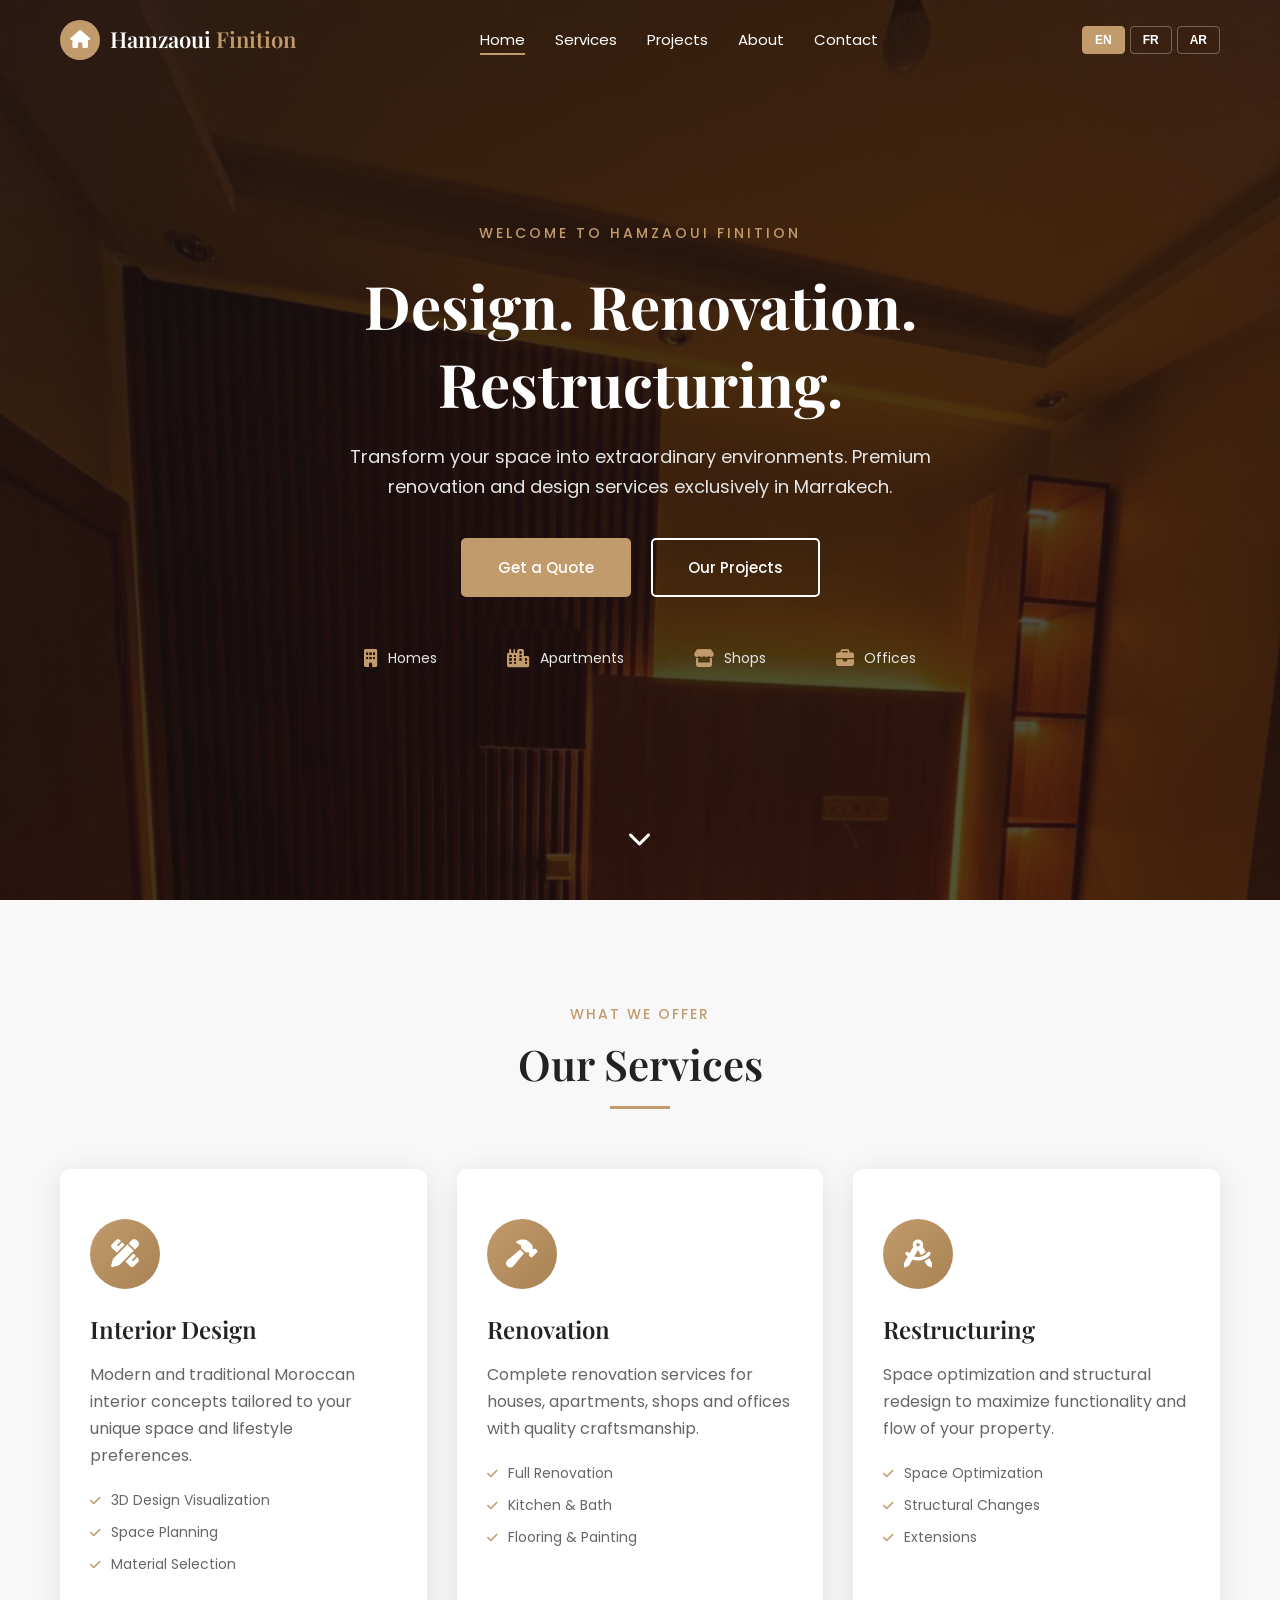
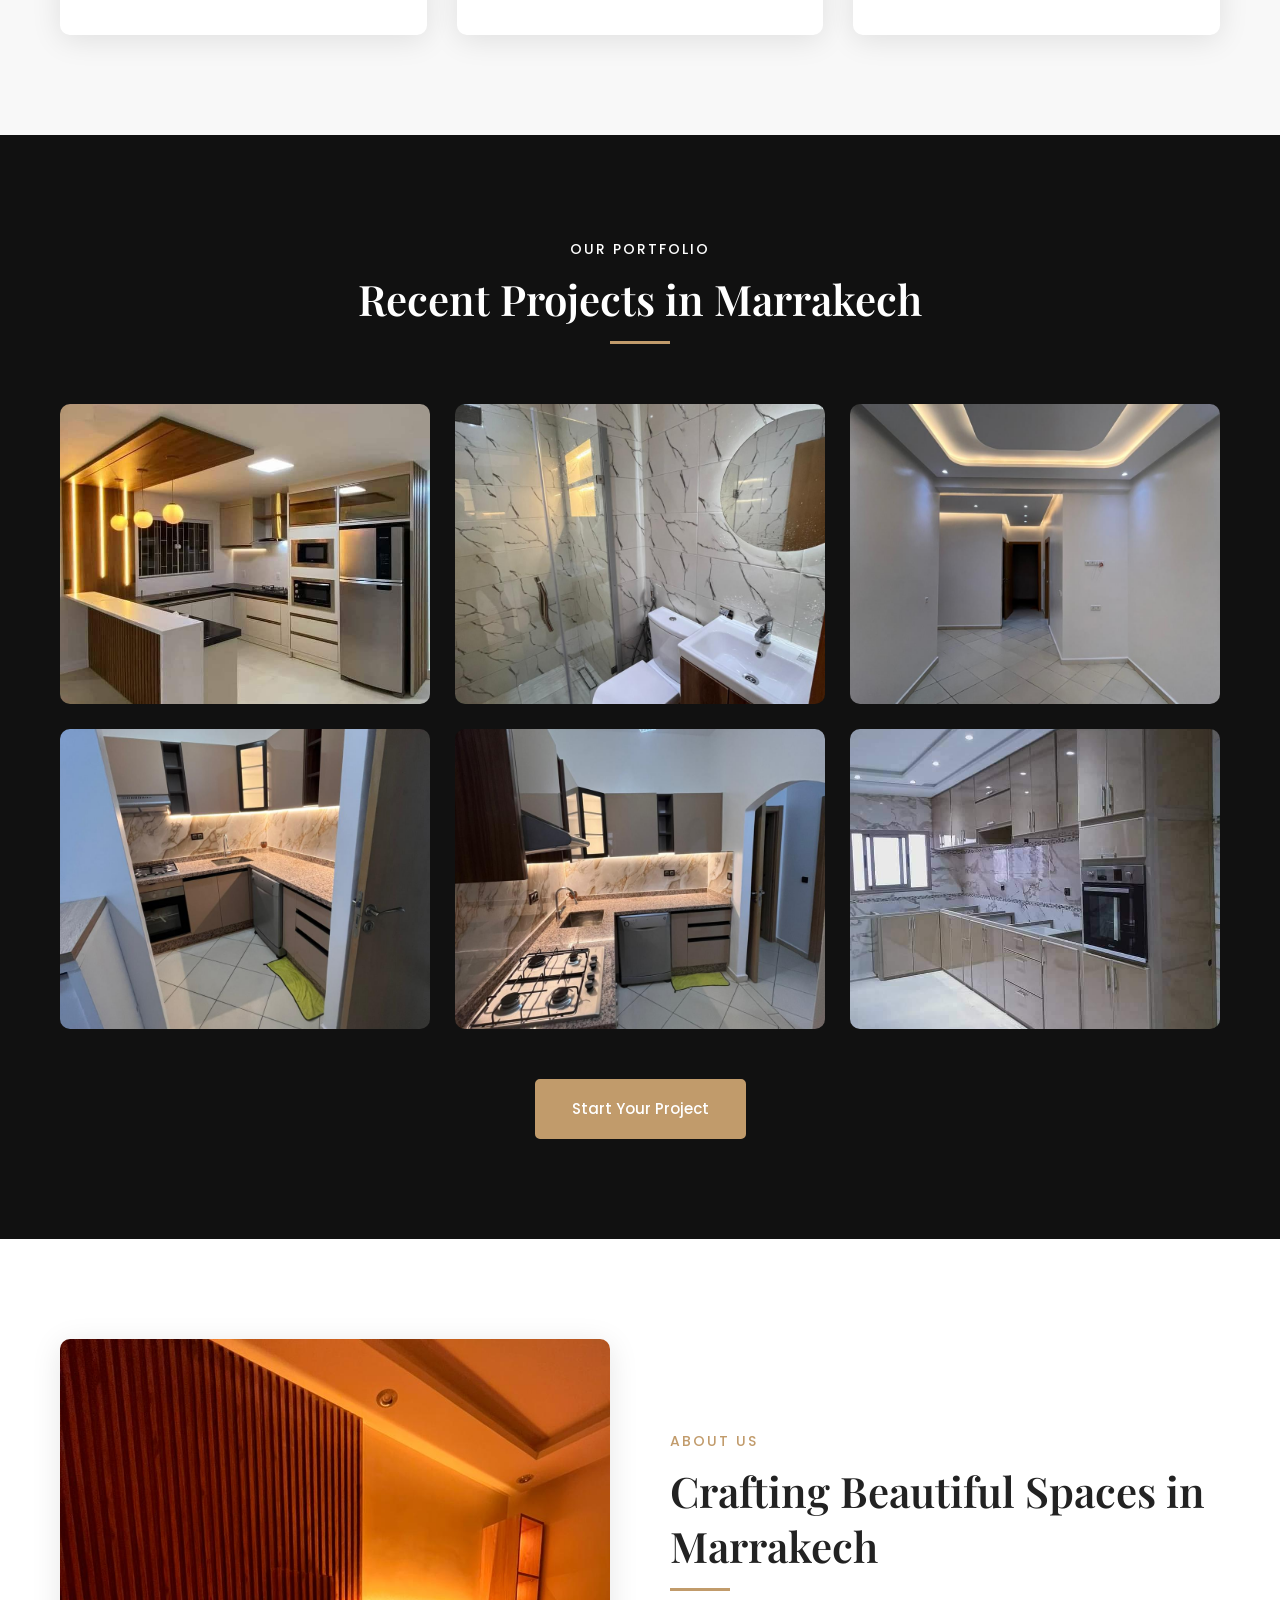
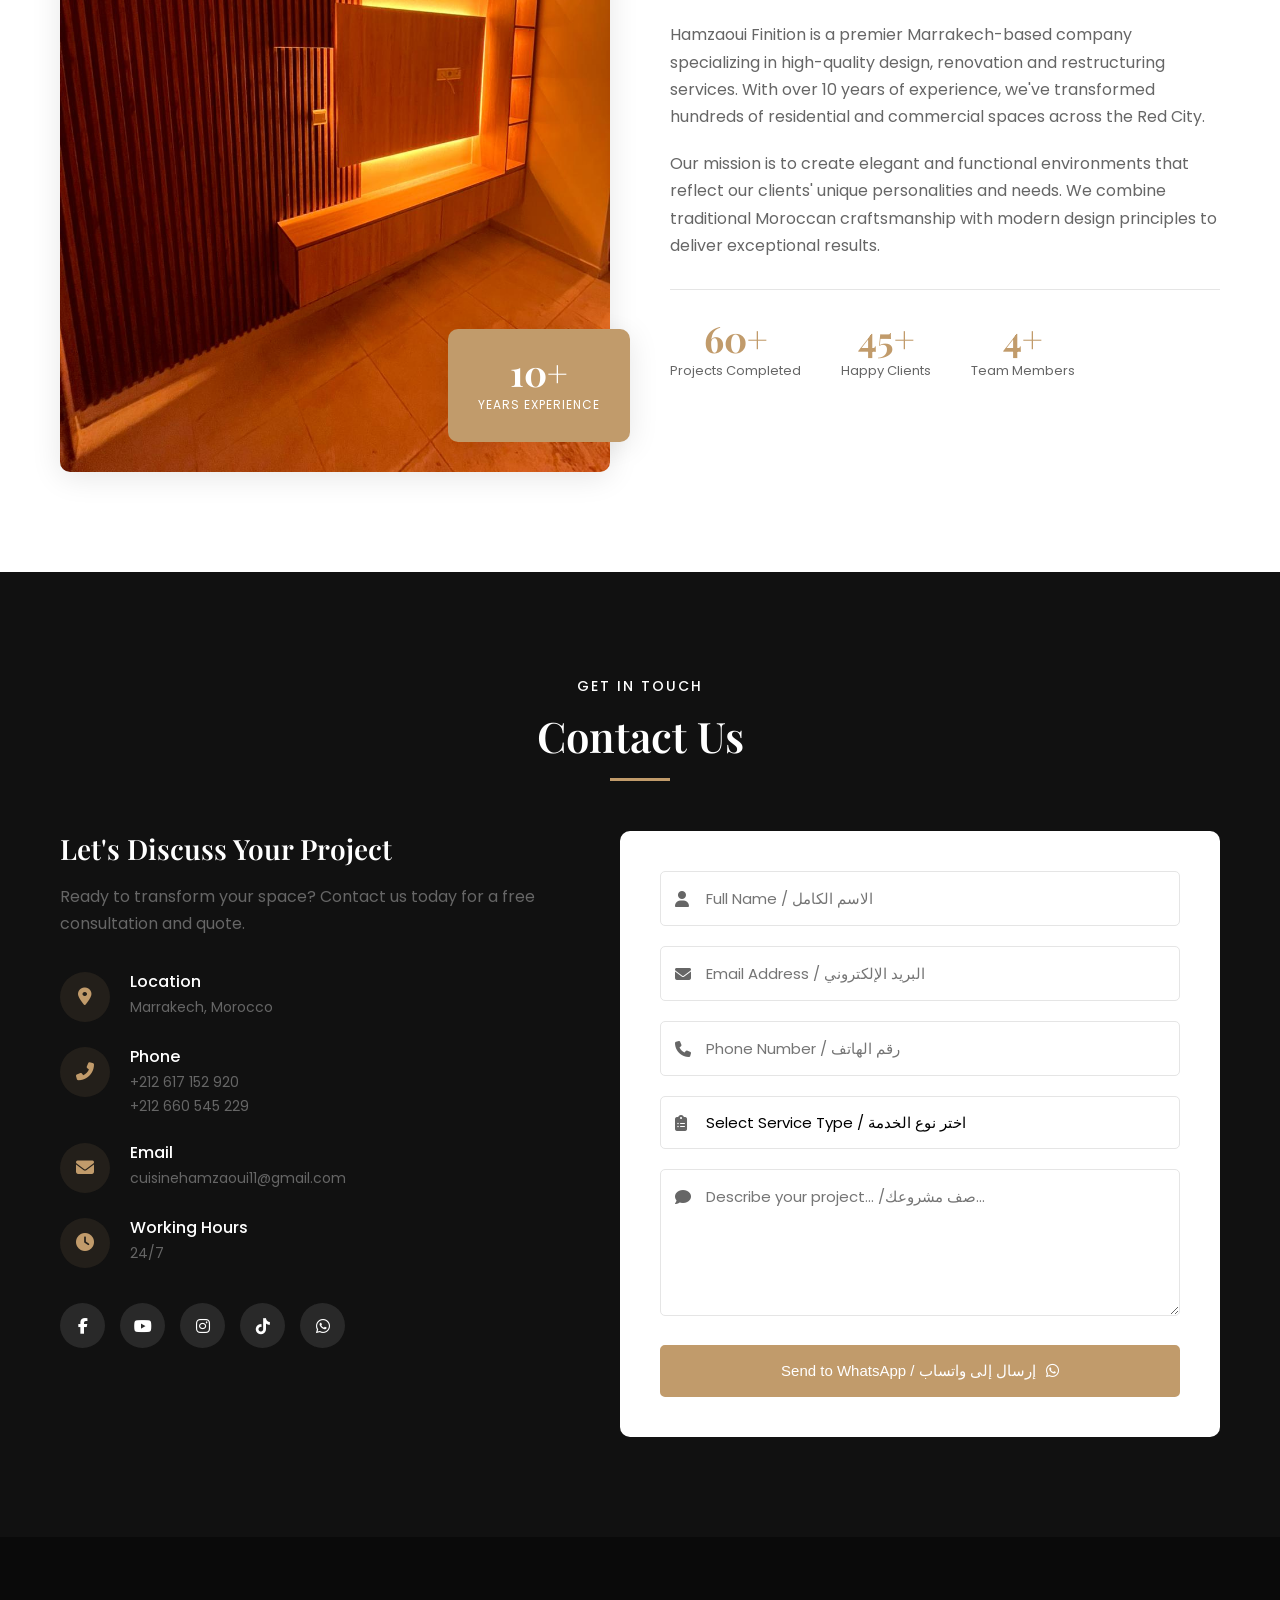
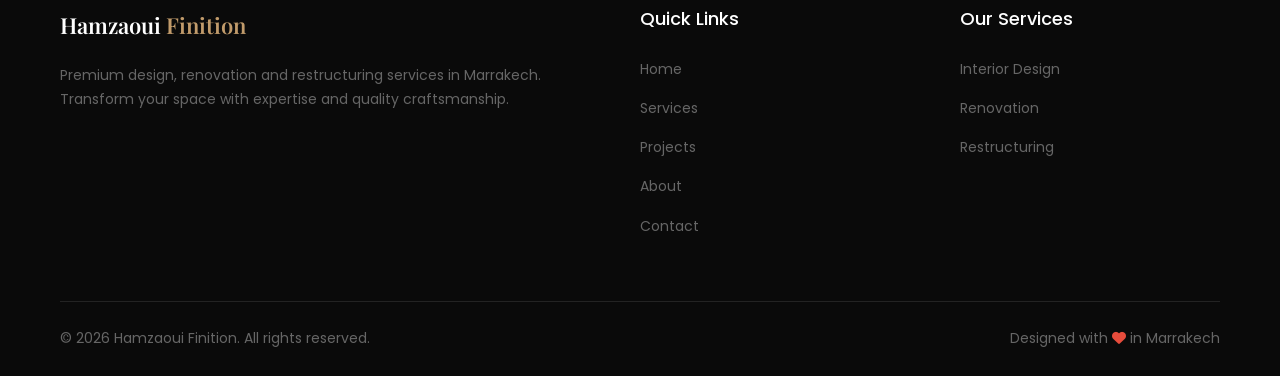
==== commit d18110c0: "Add files via upload" ====
--- a/index.html
+++ b/index.html
@@ -1,5 +1,5 @@
 <!DOCTYPE html>
-<html lang="en">
+<html lang="en" dir="ltr">
 <head>
     <meta charset="UTF-8">
     <title>Hamzaoui Finition - Design & Renovation in Marrakech</title>
@@ -26,18 +26,24 @@
     <div class="container header-content">
         <a href="#home" class="logo">
             <span class="logo-icon"><i class="fas fa-home"></i></span>
-            <span class="logo-text">Hamzaoui <span class="accent">Finition</span></span>
+            <span class="logo-text">Hamzaoui <span class="accent" data-i18n="brand_name">Finition</span></span>
         </a>
         
         <nav>
             <ul class="nav-menu">
-                <li><a href="#home" class="nav-link active">Home</a></li>
-                <li><a href="#services" class="nav-link">Services</a></li>
-                <li><a href="#projects" class="nav-link">Projects</a></li>
-                <li><a href="#about" class="nav-link">About</a></li>
-                <li><a href="#contact" class="nav-link">Contact</a></li>
+                <li><a href="#home" class="nav-link active" data-i18n="nav_home">Home</a></li>
+                <li><a href="#services" class="nav-link" data-i18n="nav_services">Services</a></li>
+                <li><a href="#projects" class="nav-link" data-i18n="nav_projects">Projects</a></li>
+                <li><a href="#about" class="nav-link" data-i18n="nav_about">About</a></li>
+                <li><a href="#contact" class="nav-link" data-i18n="nav_contact">Contact</a></li>
             </ul>
         </nav>
+        
+        <div class="language-switcher">
+            <button class="lang-btn active" data-lang="en">EN</button>
+            <button class="lang-btn" data-lang="fr">FR</button>
+            <button class="lang-btn" data-lang="ar">AR</button>
+        </div>
         
         <div class="hamburger">
             <span class="bar"></span>
@@ -51,76 +57,64 @@
 <section id="home" class="hero">
     <div class="hero-overlay">
         <div class="hero-content">
-            <span class="hero-subtitle">Welcome to Hamzaoui Finition</span>
-            <h1 class="hero-title">Design. Renovation. Restructuring.</h1>
-            <p class="hero-description">Transform your space into extraordinary environments. Premium renovation and design services exclusively in Marrakech.</p>
+            <span class="hero-subtitle" data-i18n="hero_subtitle">Welcome to Hamzaoui Finition</span>
+            <h1 class="hero-title" data-i18n="hero_title">Design. Renovation. Restructuring.</h1>
+            <p class="hero-description" data-i18n="hero_desc">Transform your space into extraordinary environments. Premium renovation and design services exclusively in Marrakech.</p>
             <div class="hero-buttons">
-                <a href="#contact" class="btn btn-primary">Get a Quote</a>
-                <a href="#projects" class="btn btn-secondary">Our Projects</a>
+                <a href="#contact" class="btn btn-primary" data-i18n="btn_quote">Get a Quote</a>
+                <a href="#projects" class="btn btn-secondary" data-i18n="btn_projects">Our Projects</a>
             </div>
             <div class="hero-features">
                 <div class="feature">
                     <i class="fas fa-building"></i>
-                    <span>Homes</span>
-                    <div class="feature-tooltip">
-                        <div class="tooltip-card">
-                            <h4>Home Renovation</h4>
-                            <p>Complete renovation and design services for houses and villas. From concept to completion, we transform your home into a beautiful, functional space.</p>
-                            <ul>
-                                <li><i class="fas fa-check"></i> Full Home Renovation</li>
-                                <li><i class="fas fa-check"></i> Kitchen & Bathroom</li>
-                                <li><i class="fas fa-check"></i> Living Areas</li>
-                                <li><i class="fas fa-check"></i> Outdoor Spaces</li>
-                            </ul>
-                        </div>
+                    <span data-i18n="feature_homes">Homes</span>
+                    <div class="feature-card">
+                        <h4>Homes</h4>
+                        <p>Complete renovation and design services for villas, houses, and residential properties in Marrakech.</p>
+                        <ul>
+                            <li><i class="fas fa-check"></i> Luxury Villas</li>
+                            <li><i class="fas fa-check"></i> Traditional Riads</li>
+                            <li><i class="fas fa-check"></i> Modern Houses</li>
+                        </ul>
                     </div>
                 </div>
                 <div class="feature">
                     <i class="fas fa-city"></i>
-                    <span>Apartments</span>
-                    <div class="feature-tooltip">
-                        <div class="tooltip-card">
-                            <h4>Apartment Design</h4>
-                            <p>Modern apartment transformations with expert space optimization. We maximize every square meter to create comfortable, stylish living spaces.</p>
-                            <ul>
-                                <li><i class="fas fa-check"></i> Studio Apartments</li>
-                                <li><i class="fas fa-check"></i> Multi-Room Flats</li>
-                                <li><i class="fas fa-check"></i> Penthouse Suites</li>
-                                <li><i class="fas fa-check"></i> Space Planning</li>
-                            </ul>
-                        </div>
+                    <span data-i18n="feature_apartments">Apartments</span>
+                    <div class="feature-card">
+                        <h4>Apartments</h4>
+                        <p>Modern interior design and renovation for apartments of all sizes in Marrakech.</p>
+                        <ul>
+                            <li><i class="fas fa-check"></i> Studio Apartments</li>
+                            <li><i class="fas fa-check"></i> Penthouses</li>
+                            <li><i class="fas fa-check"></i> Family Apartments</li>
+                        </ul>
                     </div>
                 </div>
                 <div class="feature">
                     <i class="fas fa-store"></i>
-                    <span>Shops</span>
-                    <div class="feature-tooltip">
-                        <div class="tooltip-card">
-                            <h4>Shop Renovation</h4>
-                            <p>Professional retail space design and renovation that attracts customers and boosts sales. We create inviting shopping environments.</p>
-                            <ul>
-                                <li><i class="fas fa-check"></i> Retail Stores</li>
-                                <li><i class="fas fa-check"></i> Showrooms</li>
-                                <li><i class="fas fa-check"></i> Boutiques</li>
-                                <li><i class="fas fa-check"></i> Display Design</li>
-                            </ul>
-                        </div>
+                    <span data-i18n="feature_shops">Shops</span>
+                    <div class="feature-card">
+                        <h4>Shops</h4>
+                        <p>Professional design and renovation for commercial spaces and retail stores.</p>
+                        <ul>
+                            <li><i class="fas fa-check"></i> Showrooms</li>
+                            <li><i class="fas fa-check"></i> Retail Stores</li>
+                            <li><i class="fas fa-check"></i> Boutiques</li>
+                        </ul>
                     </div>
                 </div>
                 <div class="feature">
                     <i class="fas fa-briefcase"></i>
-                    <span>Offices</span>
-                    <div class="feature-tooltip">
-                        <div class="tooltip-card">
-                            <h4>Office Design</h4>
-                            <p>Functional office spaces that boost productivity and employee satisfaction. We design modern work environments that reflect your brand.</p>
-                            <ul>
-                                <li><i class="fas fa-check"></i> Corporate Offices</li>
-                                <li><i class="fas fa-check"></i> Co-Working Spaces</li>
-                                <li><i class="fas fa-check"></i> Reception Areas</li>
-                                <li><i class="fas fa-check"></i> Meeting Rooms</li>
-                            </ul>
-                        </div>
+                    <span data-i18n="feature_offices">Offices</span>
+                    <div class="feature-card">
+                        <h4>Offices</h4>
+                        <p>Functional and elegant workspace design for professional environments.</p>
+                        <ul>
+                            <li><i class="fas fa-check"></i> Corporate Offices</li>
+                            <li><i class="fas fa-check"></i> Co-working Spaces</li>
+                            <li><i class="fas fa-check"></i> Commercial Buildings</li>
+                        </ul>
                     </div>
                 </div>
             </div>
@@ -137,8 +131,8 @@
 <section id="services" class="section services-section">
     <div class="container">
         <div class="section-header">
-            <span class="section-subtitle">What We Offer</span>
-            <h2 class="section-title">Our Services</h2>
+            <span class="section-subtitle" data-i18n="services_subtitle">What We Offer</span>
+            <h2 class="section-title" data-i18n="services_title">Our Services</h2>
             <div class="section-line"></div>
         </div>
         
@@ -147,12 +141,12 @@
                 <div class="service-icon">
                     <i class="fas fa-pencil-ruler"></i>
                 </div>
-                <h3>Interior Design</h3>
-                <p>Modern and traditional Moroccan interior concepts tailored to your unique space and lifestyle preferences.</p>
+                <h3 data-i18n="service_1_title">Interior Design</h3>
+                <p data-i18n="service_1_desc">Modern and traditional Moroccan interior concepts tailored to your unique space and lifestyle preferences.</p>
                 <ul class="service-list">
-                    <li><i class="fas fa-check"></i> 3D Design Visualization</li>
-                    <li><i class="fas fa-check"></i> Space Planning</li>
-                    <li><i class="fas fa-check"></i> Material Selection</li>
+                    <li><i class="fas fa-check"></i> <span data-i18n="service_1_list1">3D Design Visualization</span></li>
+                    <li><i class="fas fa-check"></i> <span data-i18n="service_1_list2">Space Planning</span></li>
+                    <li><i class="fas fa-check"></i> <span data-i18n="service_1_list3">Material Selection</span></li>
                 </ul>
             </div>
             
@@ -160,12 +154,12 @@
                 <div class="service-icon">
                     <i class="fas fa-hammer"></i>
                 </div>
-                <h3>Renovation</h3>
-                <p>Complete renovation services for houses, apartments, shops and offices with quality craftsmanship.</p>
+                <h3 data-i18n="service_2_title">Renovation</h3>
+                <p data-i18n="service_2_desc">Complete renovation services for houses, apartments, shops and offices with quality craftsmanship.</p>
                 <ul class="service-list">
-                    <li><i class="fas fa-check"></i> Full Renovation</li>
-                    <li><i class="fas fa-check"></i> Kitchen & Bath</li>
-                    <li><i class="fas fa-check"></i> Flooring & Painting</li>
+                    <li><i class="fas fa-check"></i> <span data-i18n="service_2_list1">Full Renovation</span></li>
+                    <li><i class="fas fa-check"></i> <span data-i18n="service_2_list2">Kitchen & Bath</span></li>
+                    <li><i class="fas fa-check"></i> <span data-i18n="service_2_list3">Flooring & Painting</span></li>
                 </ul>
             </div>
             
@@ -173,12 +167,12 @@
                 <div class="service-icon">
                     <i class="fas fa-drafting-compass"></i>
                 </div>
-                <h3>Restructuring</h3>
-                <p>Space optimization and structural redesign to maximize functionality and flow of your property.</p>
+                <h3 data-i18n="service_3_title">Restructuring</h3>
+                <p data-i18n="service_3_desc">Space optimization and structural redesign to maximize functionality and flow of your property.</p>
                 <ul class="service-list">
-                    <li><i class="fas fa-check"></i> Space Optimization</li>
-                    <li><i class="fas fa-check"></i> Structural Changes</li>
-                    <li><i class="fas fa-check"></i> Extensions</li>
+                    <li><i class="fas fa-check"></i> <span data-i18n="service_3_list1">Space Optimization</span></li>
+                    <li><i class="fas fa-check"></i> <span data-i18n="service_3_list2">Structural Changes</span></li>
+                    <li><i class="fas fa-check"></i> <span data-i18n="service_3_list3">Extensions</span></li>
                 </ul>
             </div>
         </div>
@@ -189,63 +183,63 @@
 <section id="projects" class="section projects-section">
     <div class="container">
         <div class="section-header dark">
-            <span class="section-subtitle">Our Portfolio</span>
-            <h2 class="section-title">Recent Projects in Marrakech</h2>
+            <span class="section-subtitle" data-i18n="projects_subtitle">Our Portfolio</span>
+            <h2 class="section-title" data-i18n="projects_title">Recent Projects in Marrakech</h2>
             <div class="section-line"></div>
         </div>
         
         <div class="projects-grid">
             <div class="project-card">
-                <img src="1 (1).jpeg" alt="Luxury Villa Renovation - Marrakech">
-                <div class="project-overlay">
-                    <h4>Luxury Villa</h4>
-                    <p>Complete Renovation</p>
-                </div>
-            </div>
-            
-            <div class="project-card">
-                <img src="1 (2).jpeg" alt="Modern Apartment - Marrakech">
-                <div class="project-overlay">
-                    <h4>Modern Apartment</h4>
-                    <p>Interior Design</p>
-                </div>
-            </div>
-            
-            <div class="project-card">
-                <img src="1 (3).jpeg" alt="Traditional Riad - Marrakech">
-                <div class="project-overlay">
-                    <h4>Traditional Riad</h4>
-                    <p>Restructuring</p>
-                </div>
-            </div>
-            
-            <div class="project-card">
-                <img src="1 (4).jpeg" alt="Commercial Shop - Marrakech">
-                <div class="project-overlay">
-                    <h4>Commercial Shop</h4>
-                    <p>Design & Renovation</p>
-                </div>
-            </div>
-            
-            <div class="project-card">
-                <img src="1 (5).jpeg" alt="Office Space - Marrakech">
-                <div class="project-overlay">
-                    <h4>Office Space</h4>
-                    <p>Full Renovation</p>
-                </div>
-            </div>
-            
-            <div class="project-card">
-                <img src="1 (6).jpeg" alt="Residential Home - Marrakech">
-                <div class="project-overlay">
-                    <h4>Residential Home</h4>
-                    <p>Interior Design</p>
+                <img src="1 (1).jpeg" alt="Luxury Villa">
+                <div class="project-overlay">
+                    <h4 data-i18n="project_1_title">Luxury Villa</h4>
+                    <p data-i18n="project_1_desc">Complete Renovation</p>
+                </div>
+            </div>
+            
+            <div class="project-card">
+                <img src="1 (2).jpeg" alt="Modern Apartment">
+                <div class="project-overlay">
+                    <h4 data-i18n="project_2_title">Modern Apartment</h4>
+                    <p data-i18n="project_2_desc">Interior Design</p>
+                </div>
+            </div>
+            
+            <div class="project-card">
+                <img src="1 (3).jpeg" alt="Traditional Riad">
+                <div class="project-overlay">
+                    <h4 data-i18n="project_3_title">Traditional Riad</h4>
+                    <p data-i18n="project_3_desc">Restructuring</p>
+                </div>
+            </div>
+            
+            <div class="project-card">
+                <img src="1 (4).jpeg" alt="Commercial Shop">
+                <div class="project-overlay">
+                    <h4 data-i18n="project_4_title">Commercial Shop</h4>
+                    <p data-i18n="project_4_desc">Design & Renovation</p>
+                </div>
+            </div>
+            
+            <div class="project-card">
+                <img src="1 (5).jpeg" alt="Office Space">
+                <div class="project-overlay">
+                    <h4 data-i18n="project_5_title">Office Space</h4>
+                    <p data-i18n="project_5_desc">Full Renovation</p>
+                </div>
+            </div>
+            
+            <div class="project-card">
+                <img src="1 (6).jpeg" alt="Residential Home">
+                <div class="project-overlay">
+                    <h4 data-i18n="project_6_title">Residential Home</h4>
+                    <p data-i18n="project_6_desc">Interior Design</p>
                 </div>
             </div>
         </div>
         
         <div class="projects-cta">
-            <a href="#contact" class="btn btn-primary">Start Your Project</a>
+            <a href="#contact" class="btn btn-primary" data-i18n="btn_start_project">Start Your Project</a>
         </div>
     </div>
 </section>
@@ -255,37 +249,37 @@
     <div class="container">
         <div class="about-wrapper">
             <div class="about-image" data-aos="fade-right">
-                <img src="1 (7).jpeg" alt="Hamzaoui Finition Team - Marrakech">
+                <img src="1 (7).jpeg" alt="Hamzaoui Finition Team">
                 <div class="about-experience">
                     <span class="exp-number">10+</span>
-                    <span class="exp-text">Years Experience</span>
+                    <span class="exp-text" data-i18n="years_exp">Years Experience</span>
                 </div>
             </div>
             
             <div class="about-content" data-aos="fade-left">
-                <span class="section-subtitle">About Us</span>
-                <h2 class="section-title">Crafting Beautiful Spaces in Marrakech</h2>
+                <span class="section-subtitle" data-i18n="about_subtitle">About Us</span>
+                <h2 class="section-title" data-i18n="about_title">Crafting Beautiful Spaces in Marrakech</h2>
                 <div class="section-line"></div>
                 
-                <p class="about-description">
+                <p class="about-description" data-i18n="about_desc1">
                     Hamzaoui Finition is a premier Marrakech-based company specializing in high-quality design, renovation and restructuring services. With over 10 years of experience, we've transformed hundreds of residential and commercial spaces across the Red City.
                 </p>
-                <p class="about-description">
+                <p class="about-description" data-i18n="about_desc2">
                     Our mission is to create elegant and functional environments that reflect our clients' unique personalities and needs. We combine traditional Moroccan craftsmanship with modern design principles to deliver exceptional results.
                 </p>
                 
                 <div class="about-stats">
                     <div class="stat-item">
                         <span class="stat-number">200+</span>
-                        <span class="stat-label">Projects Completed</span>
+                        <span class="stat-label" data-i18n="stat_projects">Projects Completed</span>
                     </div>
                     <div class="stat-item">
                         <span class="stat-number">150+</span>
-                        <span class="stat-label">Happy Clients</span>
+                        <span class="stat-label" data-i18n="stat_clients">Happy Clients</span>
                     </div>
                     <div class="stat-item">
                         <span class="stat-number">15+</span>
-                        <span class="stat-label">Team Members</span>
+                        <span class="stat-label" data-i18n="stat_team">Team Members</span>
                     </div>
                 </div>
             </div>
@@ -297,15 +291,15 @@
 <section id="contact" class="section contact-section">
     <div class="container">
         <div class="section-header dark">
-            <span class="section-subtitle">Get In Touch</span>
-            <h2 class="section-title">Contact Us</h2>
+            <span class="section-subtitle" data-i18n="contact_subtitle">Get In Touch</span>
+            <h2 class="section-title" data-i18n="contact_title">Contact Us</h2>
             <div class="section-line"></div>
         </div>
         
         <div class="contact-wrapper">
             <div class="contact-info" data-aos="fade-right">
-                <h3>Let's Discuss Your Project</h3>
-                <p>Ready to transform your space? Contact us today for a free consultation and quote.</p>
+<h3 data-i18n="contact_heading">Let's Discuss Your Project</h3>
+                <p data-i18n="contact_desc">Ready to transform your space? Contact us today for a free consultation and quote.</p>
                 
                 <div class="contact-details">
                     <div class="contact-item">
@@ -313,7 +307,7 @@
                             <i class="fas fa-map-marker-alt"></i>
                         </div>
                         <div class="contact-text">
-                            <h4>Location</h4>
+                            <h4 data-i18n="location_label">Location</h4>
                             <p>Marrakech, Morocco</p>
                         </div>
                     </div>
@@ -323,7 +317,7 @@
                             <i class="fas fa-phone-alt"></i>
                         </div>
                         <div class="contact-text">
-                            <h4>Phone</h4>
+                            <h4 data-i18n="phone_label">Phone</h4>
                             <p><a href="tel:+212617152920">+212 617 152 920</a></p>
                             <p><a href="tel:+212660545229">+212 660 545 229</a></p>
                         </div>
@@ -334,7 +328,7 @@
                             <i class="fas fa-envelope"></i>
                         </div>
                         <div class="contact-text">
-                            <h4>Email</h4>
+                            <h4 data-i18n="email_label">Email</h4>
                             <p><a href="mailto:cuisinehamzaoui11@gmail.com">cuisinehamzaoui11@gmail.com</a></p>
                         </div>
                     </div>
@@ -344,8 +338,8 @@
                             <i class="fas fa-clock"></i>
                         </div>
                         <div class="contact-text">
-                            <h4>Working Hours</h4>
-                            <p>Mon - Sat: 9:00 AM - 7:00 PM</p>
+                            <h4 data-i18n="hours_label">Working Hours</h4>
+                            <p data-i18n="hours_value">24/7</p>
                         </div>
                     </div>
                 </div>
@@ -359,46 +353,42 @@
                 </div>
             </div>
             
-            <div class="contact-form" data-aos="fade-left">
-                <form action="https://formsubmit.co/cuisinehamzaoui11@gmail.com" method="POST">
-                    <input type="hidden" name="_captcha" value="false">
-                    <input type="hidden" name="_subject" value="New Project Request - Marrakech Website">
-                    <input type="hidden" name="_next" value="https://med-hamzaoui.github.io/hamzaoui-finition-de-luxe/thankyou.html">
-                    
+<div class="contact-form" data-aos="fade-left">
+                <form id="whatsapp-form">
                     <div class="form-group">
-                        <input type="text" name="name" placeholder="Full Name" required>
+                        <input type="text" id="wa-name" placeholder="Full Name / الاسم الكامل" required>
                         <i class="fas fa-user"></i>
                     </div>
                     
                     <div class="form-group">
-                        <input type="email" name="email" placeholder="Email Address" required>
+                        <input type="email" id="wa-email" placeholder="Email Address / البريد الإلكتروني" required>
                         <i class="fas fa-envelope"></i>
                     </div>
                     
                     <div class="form-group">
-                        <input type="tel" name="phone" placeholder="Phone Number">
+                        <input type="tel" id="wa-phone" placeholder="Phone Number / رقم الهاتف" required>
                         <i class="fas fa-phone"></i>
                     </div>
                     
                     <div class="form-group">
-                        <select name="service_type" required>
-                            <option value="" disabled selected>Select Service Type</option>
-                            <option value="interior_design">Interior Design</option>
-                            <option value="renovation">Renovation</option>
-                            <option value="restructuring">Restructuring</option>
-                            <option value="other">Other</option>
+                        <select id="wa-service" required>
+                            <option value="" disabled selected>Select Service Type / اختر نوع الخدمة</option>
+                            <option value="Interior Design">Interior Design / التصميم الداخلي</option>
+                            <option value="Renovation">Renovation / الترميم</option>
+                            <option value="Restructuring">Restructuring / إعادة الهيكلة</option>
+                            <option value="Other">Other / أخرى</option>
                         </select>
                         <i class="fas fa-clipboard-list"></i>
                     </div>
                     
                     <div class="form-group">
-                        <textarea name="message" placeholder="Describe your project..." rows="5" required></textarea>
+                        <textarea id="wa-message" placeholder="Describe your project... /صف مشروعك..." rows="5" required></textarea>
                         <i class="fas fa-comment"></i>
                     </div>
                     
                     <button type="submit" class="btn btn-primary btn-block">
-                        <span>Send Request</span>
-                        <i class="fas fa-paper-plane"></i>
+                        <span>Send to WhatsApp / إرسال إلى واتساب</span>
+                        <i class="fab fa-whatsapp"></i>
                     </button>
                 </form>
             </div>
@@ -414,32 +404,32 @@
                 <a href="#home" class="logo">
                     <span class="logo-text">Hamzaoui <span class="accent">Finition</span></span>
                 </a>
-                <p>Premium design, renovation and restructuring services in Marrakech. Transform your space with expertise and quality craftsmanship.</p>
+                <p data-i18n="footer_desc">Premium design, renovation and restructuring services in Marrakech. Transform your space with expertise and quality craftsmanship.</p>
             </div>
             
             <div class="footer-links">
-                <h4>Quick Links</h4>
+                <h4 data-i18n="footer_links_title">Quick Links</h4>
                 <ul>
-                    <li><a href="#home">Home</a></li>
-                    <li><a href="#services">Services</a></li>
-                    <li><a href="#projects">Projects</a></li>
-                    <li><a href="#about">About</a></li>
-                    <li><a href="#contact">Contact</a></li>
+                    <li><a href="#home" data-i18n="nav_home">Home</a></li>
+                    <li><a href="#services" data-i18n="nav_services">Services</a></li>
+                    <li><a href="#projects" data-i18n="nav_projects">Projects</a></li>
+                    <li><a href="#about" data-i18n="nav_about">About</a></li>
+                    <li><a href="#contact" data-i18n="nav_contact">Contact</a></li>
                 </ul>
             </div>
             
             <div class="footer-services">
-                <h4>Our Services</h4>
+                <h4 data-i18n="footer_services_title">Our Services</h4>
                 <ul>
-                    <li><a href="#services">Interior Design</a></li>
-                    <li><a href="#services">Renovation</a></li>
-                    <li><a href="#services">Restructuring</a></li>
+                    <li><a href="#services" data-i18n="service_1_title">Interior Design</a></li>
+                    <li><a href="#services" data-i18n="service_2_title">Renovation</a></li>
+                    <li><a href="#services" data-i18n="service_3_title">Restructuring</a></li>
                 </ul>
             </div>
         </div>
         
         <div class="footer-bottom">
-            <p>&copy; 2026 Hamzaoui Finition. All rights reserved.</p>
+            <p>&copy; 2026 Hamzaoui Finition. <span data-i18n="footer_rights">All rights reserved.</span></p>
             <p>Designed with <i class="fas fa-heart"></i> in Marrakech</p>
         </div>
     </div>
--- a/style.css
+++ b/style.css
@@ -314,6 +314,11 @@
     gap: 10px;
     color: var(--gray-light);
     font-size: 14px;
+    position: relative;
+    cursor: pointer;
+    padding: 10px 15px;
+    border-radius: 8px;
+    transition: all 0.3s ease;
 }
 
 .feature i {
@@ -321,8 +326,89 @@
     font-size: 18px;
 }
 
-.feature {
-    position: relative;
+.feature:hover {
+    background: rgba(193, 155, 107, 0.15);
+}
+
+.feature:hover i,
+.feature:hover span {
+    color: #d4af37;
+}
+
+/* Feature Card Hover Description */
+.feature-card {
+    position: absolute;
+    bottom: 100%;
+    left: 50%;
+    transform: translateX(-50%) translateY(-10px);
+    z-index: 100;
+    opacity: 0;
+    visibility: hidden;
+    transition: all 0.3s ease;
+    margin-bottom: 15px;
+    pointer-events: none;
+}
+
+.feature-card::after {
+    content: '';
+    position: absolute;
+    top: 100%;
+    left: 50%;
+    transform: translateX(-50%);
+    border: 10px solid transparent;
+    border-top-color: var(--primary-color);
+}
+
+.feature:hover .feature-card {
+    opacity: 1;
+    visibility: visible;
+    transform: translateX(-50%) translateY(0);
+}
+
+.feature-card {
+    background: var(--white);
+    border-radius: 12px;
+    padding: 25px;
+    width: 320px;
+    box-shadow: 0 15px 40px rgba(0, 0, 0, 0.3);
+    border-top: 4px solid var(--primary-color);
+    text-align: left;
+}
+
+.feature-card h4 {
+    font-family: 'Playfair Display', serif;
+    font-size: 20px;
+    color: var(--text-dark);
+    margin-bottom: 10px;
+}
+
+.feature-card p {
+    font-size: 13px;
+    color: var(--gray);
+    line-height: 1.5;
+    margin-bottom: 15px;
+}
+
+.feature-card ul {
+    display: flex;
+    flex-wrap: wrap;
+    gap: 8px;
+}
+
+.feature-card ul li {
+    display: flex;
+    align-items: center;
+    gap: 5px;
+    font-size: 11px;
+    color: var(--text-dark);
+    background: var(--light-color);
+    padding: 5px 10px;
+    border-radius: 20px;
+}
+
+.feature-card ul li i {
+    color: var(--primary-color);
+    font-size: 10px;
 }
 
 .feature-tooltip {
@@ -515,10 +601,24 @@
 .service-card:hover {
     transform: translateY(-10px);
     box-shadow: var(--shadow-hover);
+    border-color: var(--primary-color);
 }
 
 .service-card:hover::before {
     transform: scaleX(1);
+}
+
+.service-card:hover .service-icon {
+    background: linear-gradient(135deg, #d4af37 0%, #a8862a 100%);
+    box-shadow: 0 8px 25px rgba(212, 175, 55, 0.4);
+}
+
+.service-card:hover h3 {
+    color: #d4af37;
+}
+
+.service-card:hover .service-list li i {
+    color: #d4af37;
 }
 
 .service-icon {
@@ -1167,3 +1267,137 @@
     opacity: 1;
     transform: translateY(0);
 }
+
+/* ========================================
+   LANGUAGE SWITCHER
+   ======================================== */
+
+.language-switcher {
+    display: flex;
+    gap: 5px;
+    margin-left: 20px;
+}
+
+.lang-btn {
+    padding: 6px 12px;
+    background: transparent;
+    border: 1px solid rgba(255, 255, 255, 0.3);
+    color: white;
+    font-size: 12px;
+    font-weight: 600;
+    cursor: pointer;
+    transition: all 0.3s ease;
+    border-radius: 4px;
+}
+
+.lang-btn:hover {
+    background: rgba(255, 255, 255, 0.1);
+    border-color: var(--primary-color);
+}
+
+.lang-btn.active {
+    background: var(--primary-color);
+    border-color: var(--primary-color);
+}
+
+/* ========================================
+   RTL SUPPORT (Arabic)
+   ======================================== */
+
+html[dir="rtl"] {
+    direction: rtl;
+}
+
+html[dir="rtl"] .header-content {
+    flex-direction: row-reverse;
+}
+
+html[dir="rtl"] .logo {
+    flex-direction: row-reverse;
+}
+
+html[dir="rtl"] nav {
+    margin-left: 0;
+    margin-right: auto;
+}
+
+html[dir="rtl"] .nav-menu {
+    flex-direction: row-reverse;
+}
+
+html[dir="rtl"] .nav-menu li {
+    margin-left: 0;
+    margin-right: 25px;
+}
+
+html[dir="rtl"] .language-switcher {
+    margin-left: 0;
+    margin-right: 20px;
+}
+
+html[dir="rtl"] .hero-content {
+    text-align: center;
+}
+
+html[dir="rtl"] .hero-buttons {
+    flex-direction: row-reverse;
+}
+
+html[dir="rtl"] .hero-features {
+    flex-direction: row-reverse;
+}
+
+html[dir="rtl"] .feature {
+    flex-direction: row-reverse;
+}
+
+html[dir="rtl"] .about-wrapper {
+    direction: rtl;
+}
+
+html[dir="rtl"] .about-content {
+    text-align: right;
+}
+
+html[dir="rtl"] .about-content .section-subtitle,
+html[dir="rtl"] .about-content .section-title,
+html[dir="rtl"] .about-content .section-line {
+    text-align: right;
+}
+
+html[dir="rtl"] .contact-wrapper {
+    direction: rtl;
+}
+
+html[dir="rtl"] .contact-info {
+    text-align: right;
+}
+
+html[dir="rtl"] .contact-item {
+    flex-direction: row-reverse;
+}
+
+html[dir="rtl"] .contact-form {
+    text-align: right;
+}
+
+html[dir="rtl"] .form-group i {
+    left: auto;
+    right: 15px;
+}
+
+html[dir="rtl"] .form-group input,
+html[dir="rtl"] .form-group textarea,
+html[dir="rtl"] .form-group select {
+    padding: 15px 45px 15px 15px;
+    text-align: right;
+}
+
+html[dir="rtl"] .footer-content {
+    direction: rtl;
+}
+
+html[dir="rtl"] .scroll-to-top {
+    right: auto;
+    left: 30px;
+}
